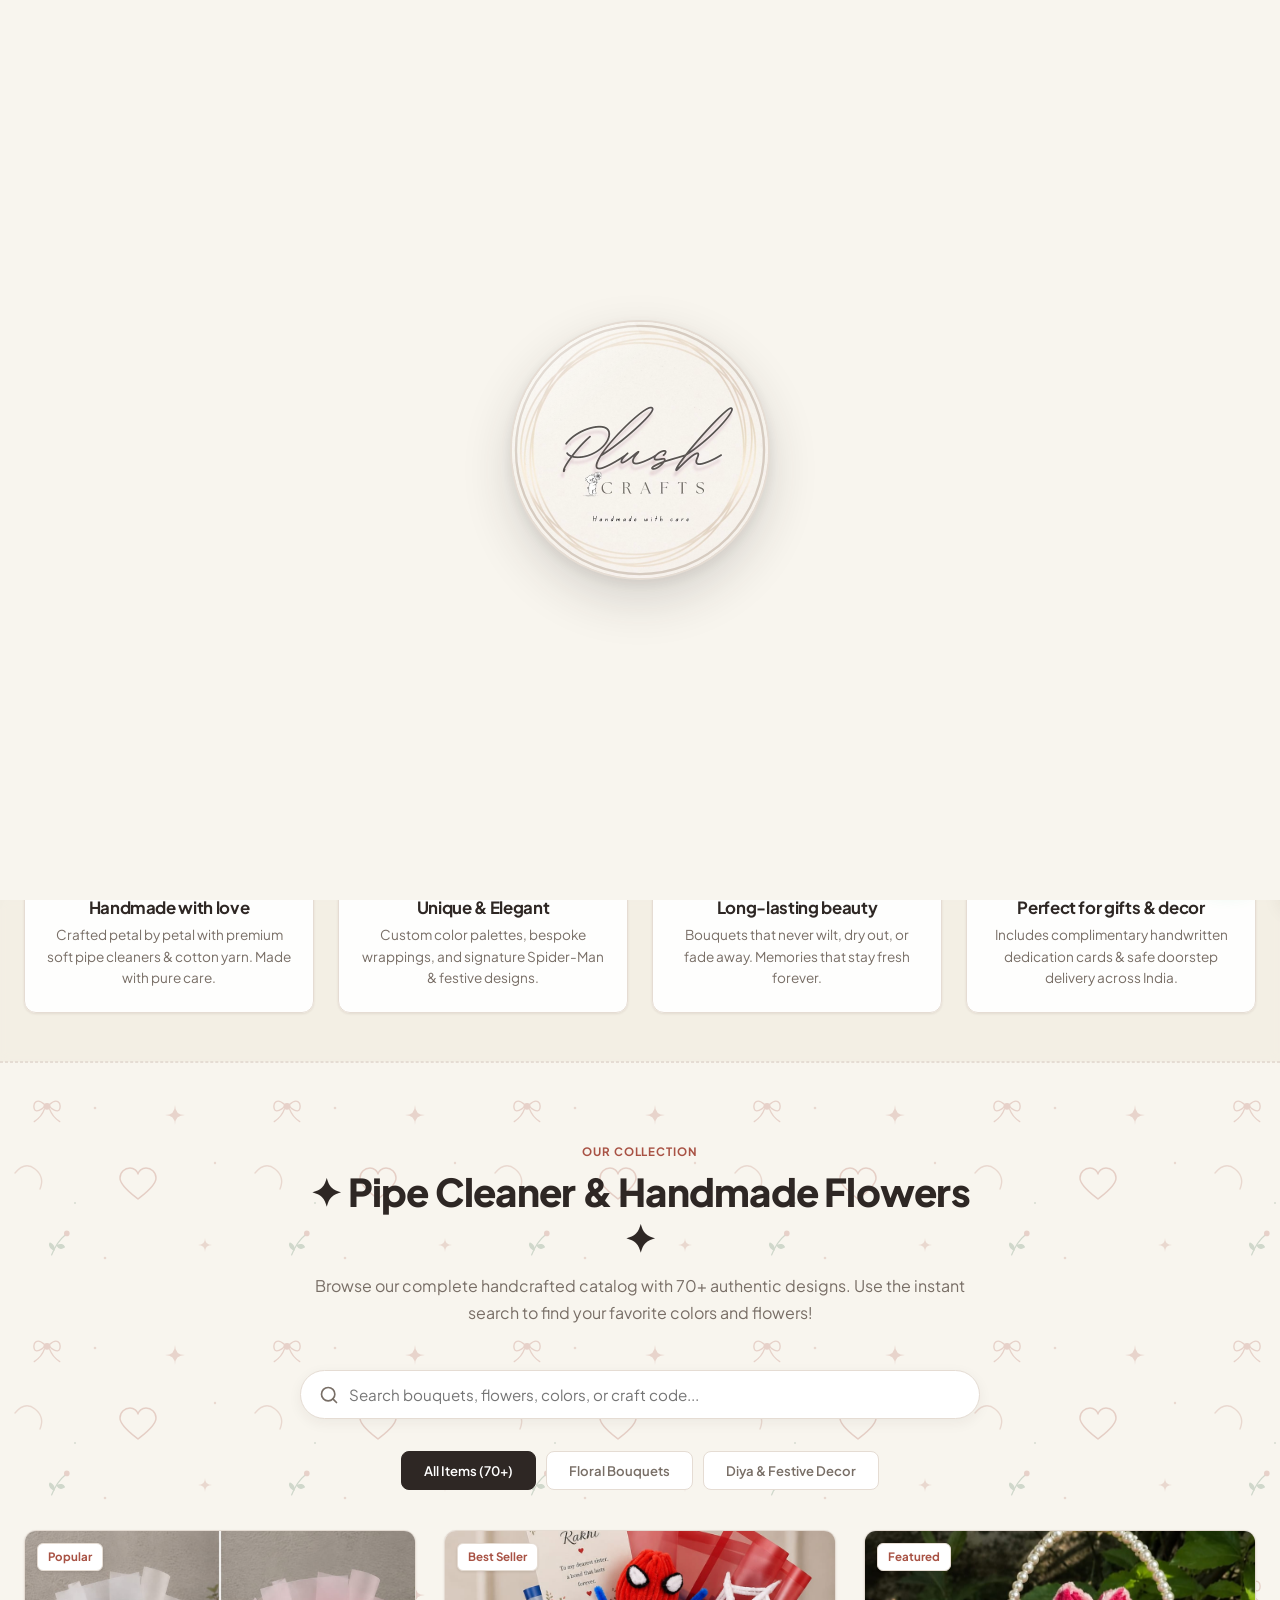
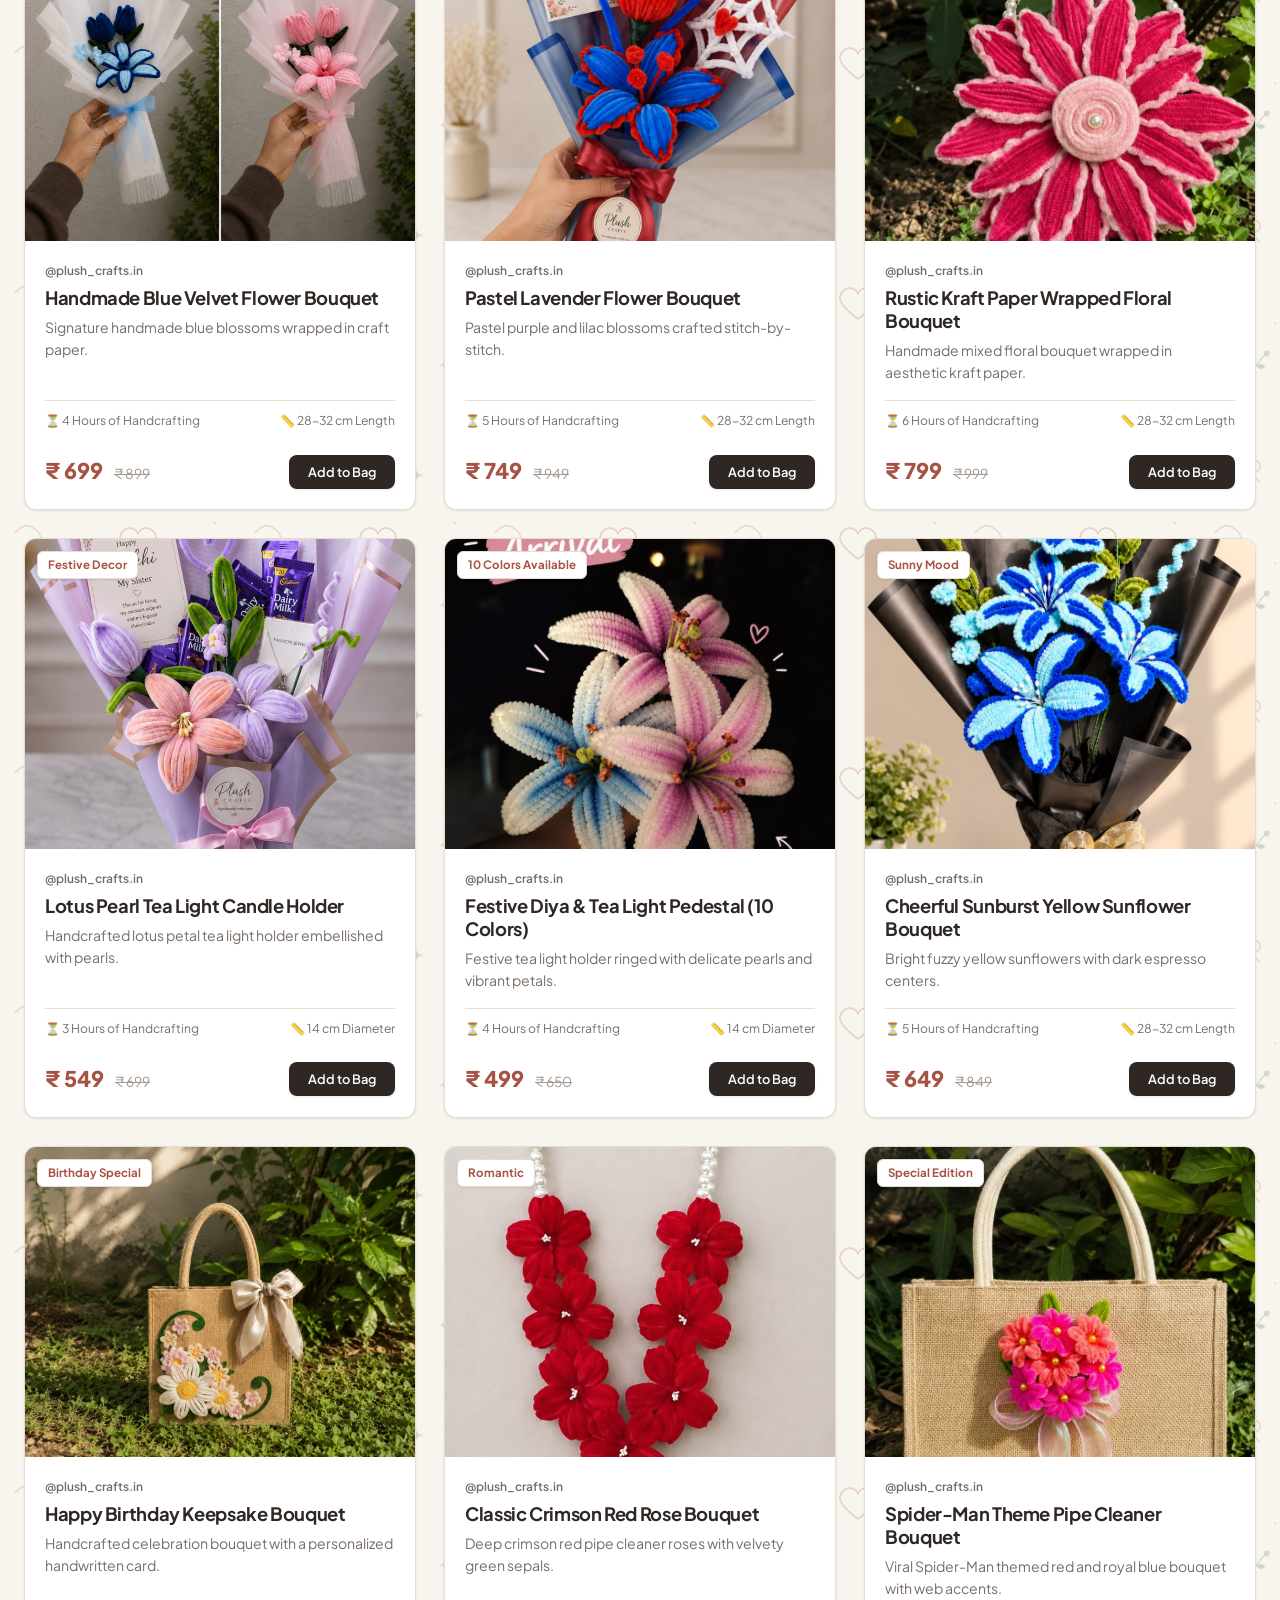
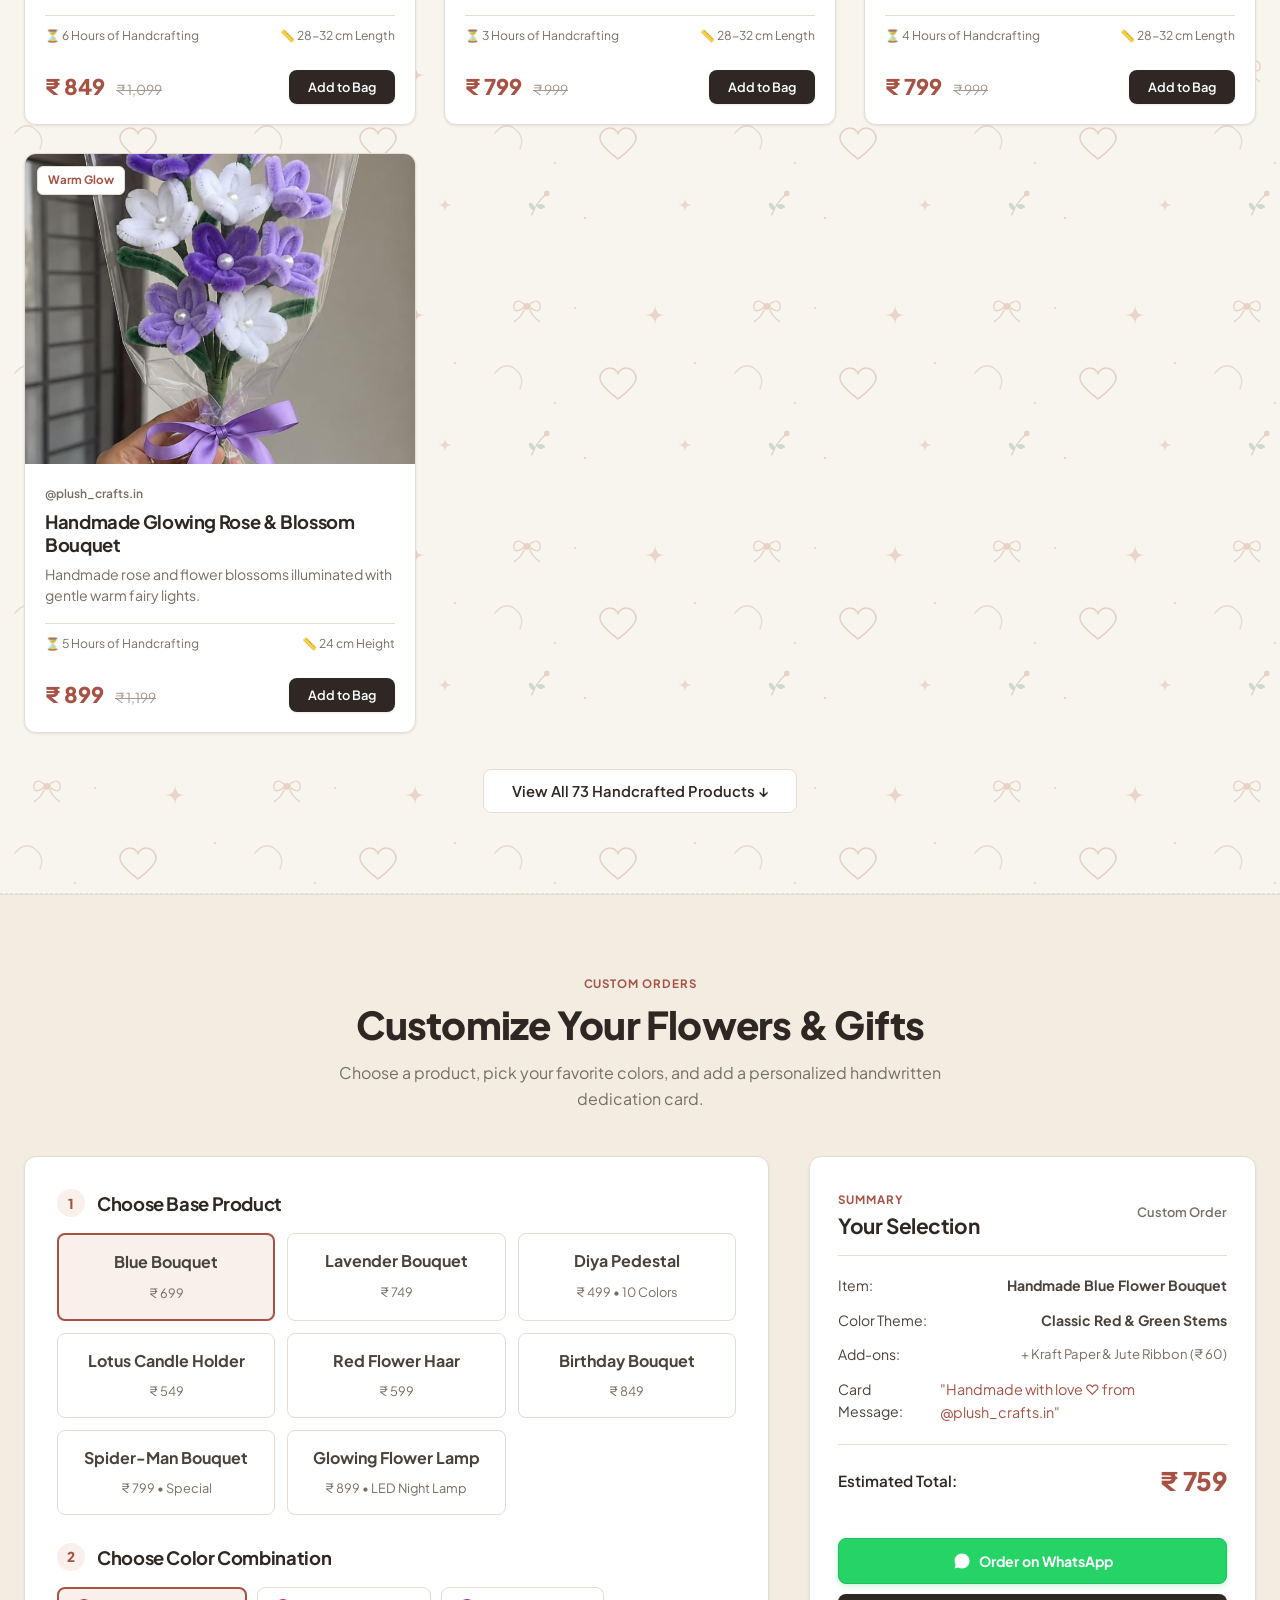
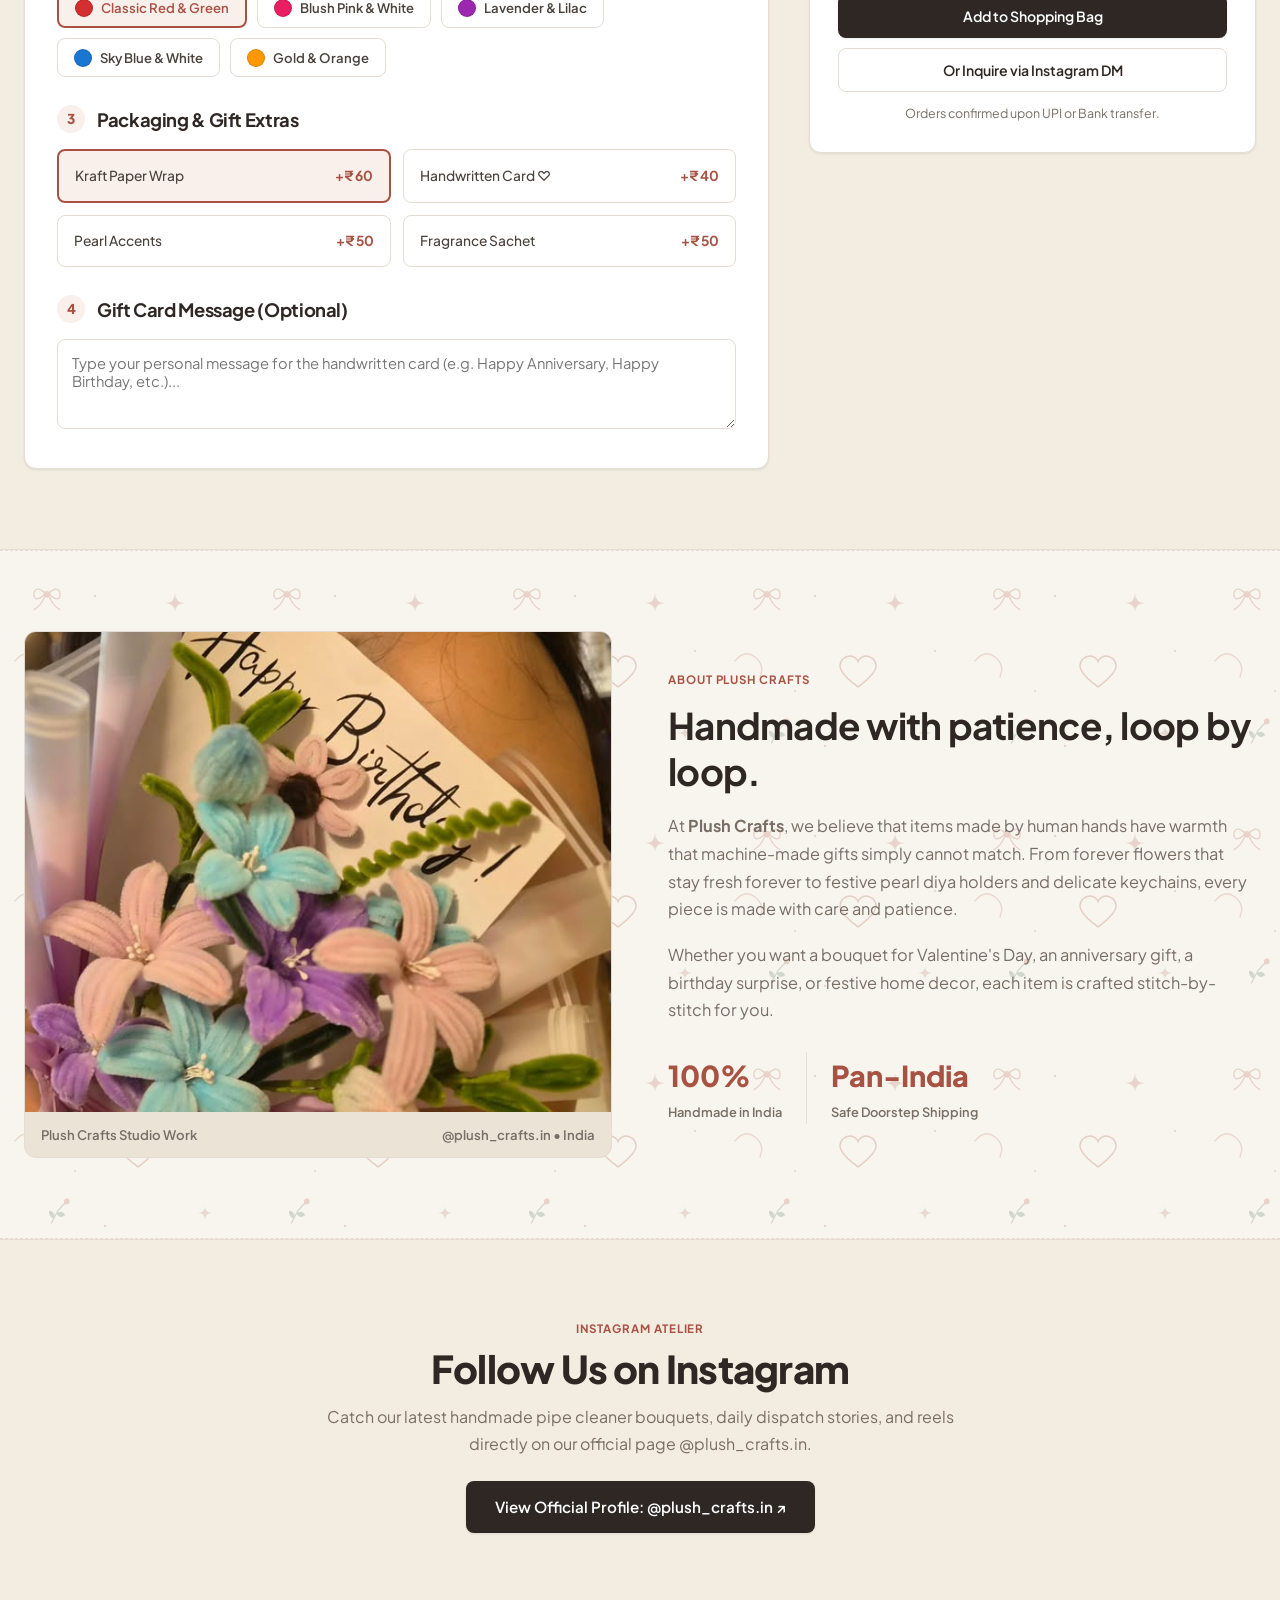
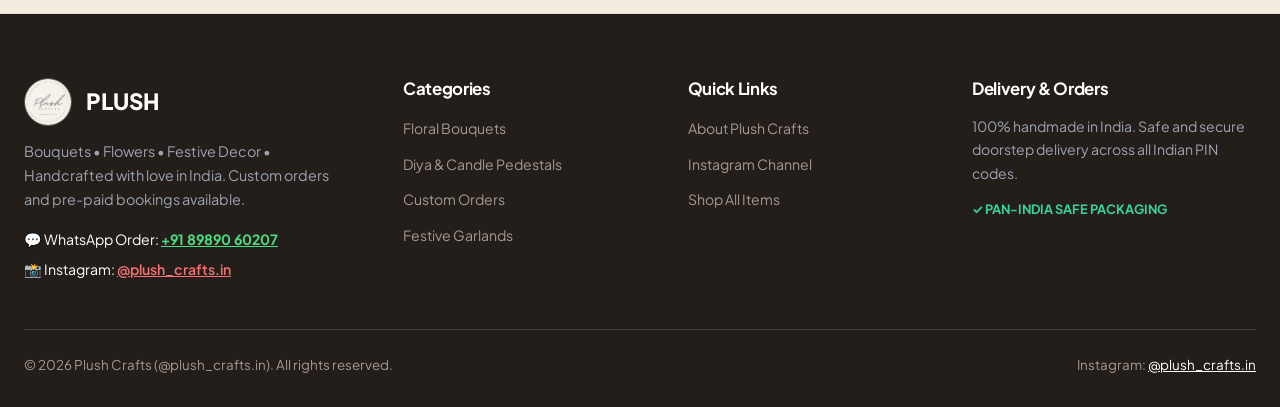
==== index.html @ f3d54cb4 "Remove misleading suggestion chips, clean categories, and fix search matching" ====
<!DOCTYPE html>
<html lang="en">
<head>
  <meta charset="UTF-8">
  <meta name="viewport" content="width=device-width, initial-scale=1.0">
  <title>PLUSH — Plush Crafts | Handmade Flowers & Bouquets (@plush_crafts.in)</title>
  <meta name="description" content="Plush Crafts (@plush_crafts.in) - Beautiful handmade crochet flower bouquets, forever flowers that never fade, festive diya candle holders, and custom gifts. Pan-India delivery.">
  
  <link rel="icon" href="assets/images/plush_official_logo.png">
  <link rel="stylesheet" href="styles.css">
</head>
<body>

  <!-- Official Brand Logo Animated Preloader Screen (5-second boutique intro) -->
  <div id="plushPreloader" class="plush-preloader" aria-label="Plush Crafts">
    <div class="preloader-logo-card">
      <!-- 1. Drawn Artisan Perimeter Ring -->
      <svg class="preloader-orbit-ring" viewBox="0 0 260 260">
        <circle cx="130" cy="130" r="126" class="orbit-draw-stroke" />
      </svg>
      <!-- 2. Pristine Official Brand Logo (Smooth Handcrafted Ink Reveal - No Glitches) -->
      <img src="assets/images/plush_official_logo.png" alt="Plush Crafts" class="preloader-master-logo" />
      <!-- 3. Luminous Artisan Light Gleam Sweep -->
      <div class="logo-shimmer-sweep"></div>
    </div>
  </div>

  <!-- Navigation -->
  <header class="navbar">
    <div class="nav-container">
      <!-- Brand Logotype with Official High-Definition Monogram -->
      <a href="#" class="brand-identity" onclick="window.scrollTo({top: 0, behavior: 'smooth'}); return false;">
        <img src="assets/images/plush_official_logo.png" alt="Plush Crafts Official Monogram" class="brand-logo-img" />
        <div class="brand-text-block">
          <span class="brand-title-plush">PLUSH</span>
          <span class="brand-subtitle-craft">Plush Crafts Atelier</span>
        </div>
      </a>

      <!-- Menu Items -->
      <nav aria-label="Primary Navigation">
        <ul class="nav-menu">
          <li><a href="#collectionSection">Bouquets & Decor</a></li>
          <li><a href="#atelierSection">Custom Orders</a></li>
          <li><a href="#storySection">About Us</a></li>
          <li><a href="#instagramSection">Instagram</a></li>
        </ul>
      </nav>

      <!-- Utility Actions -->
      <div class="nav-utilities">
        <!-- Search Trigger -->
        <button class="btn-icon" onclick="applySearchQuery(''); setTimeout(() => { const el = document.getElementById('storeSearchInput'); if (el) { el.focus(); el.scrollIntoView({ behavior: 'smooth', block: 'center' }); } }, 200);" title="Search Products" aria-label="Search Products">
          <svg width="20" height="20" viewBox="0 0 24 24" fill="none" stroke="currentColor" stroke-width="1.8" stroke-linecap="round" stroke-linejoin="round">
            <circle cx="11" cy="11" r="8"></circle>
            <line x1="21" y1="21" x2="16.65" y2="16.65"></line>
          </svg>
        </button>

        <!-- Clean Instagram Icon Button -->
        <a href="https://www.instagram.com/plush_crafts.in/#" target="_blank" rel="noopener noreferrer" class="btn-icon nav-insta-btn" title="Follow @plush_crafts.in on Instagram" aria-label="Follow us on Instagram">
          <svg width="20" height="20" viewBox="0 0 24 24" fill="none" stroke="currentColor" stroke-width="1.8" stroke-linecap="round" stroke-linejoin="round">
            <rect x="2" y="2" width="20" height="20" rx="5" ry="5"></rect>
            <path d="M16 11.37A4 4 0 1 1 12.63 8 4 4 0 0 1 16 11.37z"></path>
            <line x1="17.5" y1="6.5" x2="17.51" y2="6.5"></line>
          </svg>
        </a>

        <!-- Shopping Bag Trigger -->
        <button class="btn-icon" onclick="openBagDrawer()" title="View Shopping Bag" aria-label="Shopping Bag">
          <svg width="20" height="20" viewBox="0 0 24 24" fill="none" stroke="currentColor" stroke-width="1.8" stroke-linecap="round" stroke-linejoin="round">
            <path d="M6 2L3 6v14a2 2 0 0 0 2 2h14a2 2 0 0 0 2-2V6l-3-4z"></path>
            <line x1="3" y1="6" x2="21" y2="6"></line>
            <path d="M16 10a4 4 0 0 1-8 0"></path>
          </svg>
          <span id="bagCountIndicator" class="cart-counter" style="display: none;">0</span>
        </button>
      </div>
    </div>
  </header>

  <!-- Mobile Slide-out Menu Drawer & Backdrop -->
  <div id="mobileMenuBackdrop" class="mobile-menu-backdrop" onclick="closeMobileMenu()"></div>
  <aside id="mobileMenuDrawer" class="mobile-menu-drawer" aria-label="Mobile Navigation">
    <div class="mobile-drawer-header">
      <div class="mobile-drawer-brand">
        <img src="assets/images/plush_official_logo.png" alt="Plush Crafts" class="mobile-drawer-logo" />
        <div>
          <span class="brand-title-plush" style="font-size: 1.25rem;">PLUSH</span>
          <span class="brand-subtitle-craft" style="display: block; font-size: 0.72rem;">@plush_crafts.in</span>
        </div>
      </div>
      <button class="mobile-drawer-close" onclick="closeMobileMenu()" aria-label="Close menu">✕</button>
    </div>

    <nav class="mobile-drawer-nav">
      <a href="#collectionSection" class="mobile-nav-link" onclick="closeMobileMenu()">
        <span>🌸 Bouquets & Decor</span>
        <span class="mobile-nav-arrow">→</span>
      </a>
      <a href="#atelierSection" class="mobile-nav-link" onclick="closeMobileMenu()">
        <span>🎨 Custom Orders Studio</span>
        <span class="mobile-nav-arrow">→</span>
      </a>
      <a href="#storySection" class="mobile-nav-link" onclick="closeMobileMenu()">
        <span>🤍 About Plush Crafts</span>
        <span class="mobile-nav-arrow">→</span>
      </a>
      <a href="https://www.instagram.com/plush_crafts.in/#" target="_blank" rel="noopener noreferrer" class="mobile-nav-link" onclick="closeMobileMenu()">
        <span>📸 Official Instagram</span>
        <span class="mobile-nav-arrow">↗</span>
      </a>
    </nav>

    <div class="mobile-drawer-footer">
      <a href="https://wa.me/918989060207?text=Hello%20Plush%20Crafts!%20🌸%20I%20would%20like%20to%20order." target="_blank" rel="noopener noreferrer" class="btn btn-whatsapp" style="width: 100%; padding: 13px; font-size: 0.92rem; justify-content: center;">
        <svg width="18" height="18" viewBox="0 0 24 24" fill="currentColor">
          <path d="M17.472 14.382c-.301-.15-1.78-.879-2.056-.98-.276-.1-.477-.15-.678.15-.2.301-.779.98-.955 1.18-.176.2-.352.226-.653.076-.301-.15-1.272-.469-2.423-1.496-.897-.8-1.503-1.789-1.68-2.09-.176-.301-.019-.464.132-.614.136-.135.301-.352.452-.528.15-.176.2-.301.301-.502.101-.2.05-.377-.025-.528-.075-.15-.678-1.634-.93-2.24-.245-.589-.494-.509-.678-.519l-.578-.01c-.2 0-.527.075-.803.377-.276.301-1.054 1.03-1.054 2.512 0 1.482 1.08 2.912 1.23 3.113.15.2 2.125 3.245 5.148 4.552.719.311 1.28.497 1.718.636.722.23 1.379.197 1.899.12.578-.087 1.78-.727 2.03-1.43.25-.703.25-1.305.176-1.43-.075-.126-.276-.201-.577-.351zM12.04 2C6.52 2 2.04 6.48 2.04 12c0 1.94.55 3.75 1.5 5.29L2 22l4.87-1.48C8.34 21.37 10.13 22 12.04 22c5.52 0 10-4.48 10-10S17.56 2 12.04 2z"/>
        </svg>
        Order on WhatsApp
      </a>
      <div style="text-align: center; font-size: 0.75rem; color: var(--color-ink-muted); margin-top: 10px;">
        Handmade with love in India • Pan-India Delivery
      </div>
    </div>
  </aside>

  <!-- Hero Section with Real Instagram Post & Aesthetic Handcrafted Atmosphere -->
  <section class="hero-editorial">
    <!-- Hand-Drawn Ribbon Bow Decor (Inspired by Craft Aesthetic Poster) -->
    <div class="craft-bow-accent" aria-hidden="true">
      <svg width="68" height="68" viewBox="0 0 100 100" fill="none" xmlns="http://www.w3.org/2000/svg">
        <circle cx="50" cy="40" r="7.5" fill="#A85244" />
        <path d="M43 36 C22 14 6 26 10 44 C14 58 36 46 43 42 Z" stroke="#A85244" stroke-width="2.8" fill="none" stroke-linecap="round" stroke-linejoin="round"/>
        <path d="M57 36 C78 14 94 26 90 44 C86 58 64 46 57 42 Z" stroke="#A85244" stroke-width="2.8" fill="none" stroke-linecap="round" stroke-linejoin="round"/>
        <path d="M42 45 C34 65 18 76 12 80" stroke="#A85244" stroke-width="2.6" stroke-linecap="round"/>
        <path d="M58 45 C66 65 82 76 88 80" stroke="#A85244" stroke-width="2.6" stroke-linecap="round"/>
        <path d="M78 20 C78 17 81 14 84 14 C87 14 89 16 90 18 C91 16 93 14 96 14 C99 14 102 17 102 20 C102 26 94 32 90 35 C86 32 78 26 78 20 Z" stroke="#A85244" stroke-width="1.8" fill="none" stroke-linecap="round"/>
      </svg>
    </div>

    <div class="hero-layout">
      <div>
        <div class="hero-pretitle spaced-caps">
          ✦ Pipe Cleaner & Crochet Flowers • Handmade in India ✦
        </div>
        <h1 class="hero-headline">
          Handcrafted with love, <span class="serif-italic">flower by flower</span>.
        </h1>
        <div class="hero-handwritten-subtitle">
          Brighten your space with everlasting blooms ♡
        </div>
        <p class="hero-description">
          Welcome to <strong>Plush Crafts (@plush_crafts.in)</strong>! Discover charming pipe cleaner flower bouquets, crochet forever flowers that never fade, festive diya candle holders, and glowing night lamps.
        </p>

        <div class="hero-actions">
          <a href="#collectionSection" class="btn btn-forest">
            Explore Bouquets
          </a>
          <a href="https://www.instagram.com/plush_crafts.in/#" target="_blank" rel="noopener noreferrer" class="btn btn-insta-brush">
            <span>✈ DM on Instagram ♡</span>
          </a>
        </div>

        <div class="hero-metrics">
          <div>
            <div class="metric-num">100%</div>
            <div class="metric-label">Handmade with Love</div>
          </div>
          <div>
            <div class="metric-num">Custom</div>
            <div class="metric-label">Colors & Dedications</div>
          </div>
          <div>
            <div class="metric-num">Pan-India</div>
            <div class="metric-label">Safe Doorstep Delivery</div>
          </div>
        </div>
      </div>

      <!-- Hero Visual with the Exact Instagram Bouquet Post -->
      <div class="hero-visual">
        <div class="hero-main-card">
          <div class="hero-image-frame">
            <img src="assets/images/insta_post_1.jpg" alt="Handmade Flower Bouquet from @plush_crafts.in" />
            <div class="hero-floating-badge">
              <a href="https://www.instagram.com/plush_crafts.in/#" target="_blank" rel="noopener noreferrer" style="color: #FFF; text-decoration: none;">
                @plush_crafts.in ↗
              </a>
            </div>
          </div>
          <div class="hero-caption-row">
            <div>
              <div class="hero-card-title">Handmade Blue Flower Bouquet</div>
              <span style="font-size: 0.8rem; color: var(--color-ink-muted);">Featured Post from @plush_crafts.in</span>
            </div>
            <span style="font-size: 1.35rem; font-weight: 800; color: var(--color-red);">₹ 699</span>
          </div>
        </div>
      </div>
    </div>
  </section>

  <!-- Core Values - 4 Aesthetic Pillars -->
  <section class="editorial-values" aria-label="Why Plush Crafts">
    <div class="values-grid">
      <div class="value-item-card">
        <div class="value-icon-bubble">🍃</div>
        <h3 class="value-title">Handmade with love</h3>
        <p class="value-desc">Crafted petal by petal with premium soft pipe cleaners & cotton yarn. Made with pure care.</p>
      </div>
      <div class="value-item-card">
        <div class="value-icon-bubble">🌸</div>
        <h3 class="value-title">Unique & Elegant</h3>
        <p class="value-desc">Custom color palettes, bespoke wrappings, and signature Spider-Man & festive designs.</p>
      </div>
      <div class="value-item-card">
        <div class="value-icon-bubble">🤍</div>
        <h3 class="value-title">Long-lasting beauty</h3>
        <p class="value-desc">Bouquets that never wilt, dry out, or fade away. Memories that stay fresh forever.</p>
      </div>
      <div class="value-item-card">
        <div class="value-icon-bubble">🎁</div>
        <h3 class="value-title">Perfect for gifts & decor</h3>
        <p class="value-desc">Includes complimentary handwritten dedication cards & safe doorstep delivery across India.</p>
      </div>
    </div>
  </section>

  <!-- Curated Collection Section with Dedicated Craft Doodle Background -->
  <section id="collectionSection" class="craft-doodle-section">
    <div class="section-shell">
      <div class="section-headline-block">
        <span class="spaced-caps section-label">Our Collection</span>
        <h2 class="section-title">✦ Pipe Cleaner & Handmade Flowers ✦</h2>
        <p class="section-desc">
          Browse our complete handcrafted catalog with 70+ authentic designs. Use the instant search to find your favorite colors and flowers!
        </p>
      </div>

      <!-- Live E-Commerce Search & Discovery Bar -->
      <div class="store-search-container">
        <div class="store-search-box">
          <svg class="search-icon" width="20" height="20" viewBox="0 0 24 24" fill="none" stroke="currentColor" stroke-width="2" stroke-linecap="round" stroke-linejoin="round">
            <circle cx="11" cy="11" r="8"></circle>
            <line x1="21" y1="21" x2="16.65" y2="16.65"></line>
          </svg>
          <input 
            type="text" 
            id="storeSearchInput" 
            class="store-search-input" 
            placeholder="Search bouquets, flowers, colors, or craft code..." 
            autocomplete="off"
            oninput="handleStoreSearch(this.value)"
          />
          <button id="storeSearchClear" class="store-search-clear" onclick="clearStoreSearch()" aria-label="Clear Search" style="display: none;">✕</button>
        </div>

        <!-- Live Search Status Banner -->
        <div id="searchStatusRow" class="search-status-row" style="display: none;">
          <span id="searchStatusText">Showing matching results</span>
          <button type="button" class="btn-text-clear" onclick="clearStoreSearch()">Reset Search ↺</button>
        </div>
      </div>

      <!-- Category Filters -->
      <div class="filter-bar">
        <button class="filter-tab active" data-filter-key="all">All Items (70+)</button>
        <button class="filter-tab" data-filter-key="bouquets">Floral Bouquets</button>
        <button class="filter-tab" data-filter-key="decor">Diya & Festive Decor</button>
      </div>

      <!-- Products Grid -->
      <div id="collectionGrid" class="collection-grid">
        <!-- Injected via app.js -->
      </div>

      <!-- Load More / View All Toggle (When browsing default view) -->
      <div id="catalogLoadMoreContainer" style="text-align: center; margin-top: 36px;">
        <button id="catalogLoadMoreBtn" class="btn btn-outline" onclick="toggleViewAllProducts()" style="padding: 12px 28px; font-size: 0.92rem;">
          View All 70+ Handcrafted Products ↓
        </button>
      </div>
    </div>
  </section>

  <!-- Custom Order Studio -->
  <section id="atelierSection" class="atelier-section">
    <div class="section-shell">
      <div class="section-headline-block">
        <span class="spaced-caps section-label">Custom Orders</span>
        <h2 class="section-title">Customize Your Flowers & Gifts</h2>
        <p class="section-desc">
          Choose a product, pick your favorite colors, and add a personalized handwritten dedication card.
        </p>
      </div>

      <div class="atelier-layout">
        <!-- Interactive Controls -->
        <div class="atelier-editor">
          <!-- Step 1: Base Selection -->
          <div class="step-indicator">
            <span class="step-number">1</span>
            <h3 class="step-heading">Choose Base Product</h3>
          </div>
          <div class="selection-grid">
            <div class="selectable-item active" data-model-id="blue-bouquet" data-model-name="Handmade Blue Flower Bouquet" data-model-price="699" data-model-img="assets/images/insta_post_1.jpg">
              <strong style="font-size: 1rem; display: block; margin-bottom: 4px;">Blue Bouquet</strong>
              <span style="font-size: 0.8rem; color: var(--color-ink-muted);">₹ 699</span>
            </div>
            <div class="selectable-item" data-model-id="lavender-wrap" data-model-name="Pastel Lavender Flower Bouquet" data-model-price="749" data-model-img="assets/images/insta_post_2.jpg">
              <strong style="font-size: 1rem; display: block; margin-bottom: 4px;">Lavender Bouquet</strong>
              <span style="font-size: 0.8rem; color: var(--color-ink-muted);">₹ 749</span>
            </div>
            <div class="selectable-item" data-model-id="diya-holder" data-model-name="Festive Diya & Tea Light Holder" data-model-price="499" data-model-img="assets/images/insta_post_5.jpg">
              <strong style="font-size: 1rem; display: block; margin-bottom: 4px;">Diya Pedestal</strong>
              <span style="font-size: 0.8rem; color: var(--color-ink-muted);">₹ 499 • 10 Colors</span>
            </div>
            <div class="selectable-item" data-model-id="pearl-holder" data-model-name="Lotus Pearl Candle Holder" data-model-price="549" data-model-img="assets/images/insta_post_4.jpg">
              <strong style="font-size: 1rem; display: block; margin-bottom: 4px;">Lotus Candle Holder</strong>
              <span style="font-size: 0.8rem; color: var(--color-ink-muted);">₹ 549</span>
            </div>
            <div class="selectable-item" data-model-id="ganpati-necklace" data-model-name="Ganpati Bappa Red Flower Haar" data-model-price="599" data-model-img="assets/images/insta_post_11.jpg">
              <strong style="font-size: 1rem; display: block; margin-bottom: 4px;">Red Flower Haar</strong>
              <span style="font-size: 0.8rem; color: var(--color-ink-muted);">₹ 599</span>
            </div>
            <div class="selectable-item" data-model-id="celebration-bouquet" data-model-name="Happy Birthday Flower Bouquet" data-model-price="849" data-model-img="assets/images/insta_post_7.jpg">
              <strong style="font-size: 1rem; display: block; margin-bottom: 4px;">Birthday Bouquet</strong>
              <span style="font-size: 0.8rem; color: var(--color-ink-muted);">₹ 849</span>
            </div>
            <div class="selectable-item" data-model-id="spiderman-bouquet" data-model-name="Spider-Man Theme Pipe Cleaner Bouquet" data-model-price="799" data-model-img="assets/images/spiderman_bouquet.jpg">
              <strong style="font-size: 1rem; display: block; margin-bottom: 4px;">Spider-Man Bouquet</strong>
              <span style="font-size: 0.8rem; color: var(--color-ink-muted);">₹ 799 • Special</span>
            </div>
            <div class="selectable-item" data-model-id="glowing-lamp" data-model-name="Glowing LED Pipe Cleaner Flower Lamp" data-model-price="899" data-model-img="assets/images/glowing_flower_lamp.jpg">
              <strong style="font-size: 1rem; display: block; margin-bottom: 4px;">Glowing Flower Lamp</strong>
              <span style="font-size: 0.8rem; color: var(--color-ink-muted);">₹ 899 • LED Night Lamp</span>
            </div>
          </div>

          <!-- Step 2: Color Palette -->
          <div class="step-indicator">
            <span class="step-number">2</span>
            <h3 class="step-heading">Choose Color Combination</h3>
          </div>
          <div class="palette-chips">
            <div class="palette-chip active" data-palette-name="Classic Red & Green Stems" data-palette-color="#D32F2F">
              <span class="swatch-color" style="background-color: #D32F2F;"></span>
              <span>Classic Red & Green</span>
            </div>
            <div class="palette-chip" data-palette-name="Blush Pink & White" data-palette-color="#E91E63">
              <span class="swatch-color" style="background-color: #E91E63;"></span>
              <span>Blush Pink & White</span>
            </div>
            <div class="palette-chip" data-palette-name="Pastel Lavender & Lilac" data-palette-color="#9C27B0">
              <span class="swatch-color" style="background-color: #9C27B0;"></span>
              <span>Lavender & Lilac</span>
            </div>
            <div class="palette-chip" data-palette-name="Sky Blue & White" data-palette-color="#1976D2">
              <span class="swatch-color" style="background-color: #1976D2;"></span>
              <span>Sky Blue & White</span>
            </div>
            <div class="palette-chip" data-palette-name="Festive Gold & Orange" data-palette-color="#FF9800">
              <span class="swatch-color" style="background-color: #FF9800;"></span>
              <span>Gold & Orange</span>
            </div>
          </div>

          <!-- Step 3: Packaging & Extras -->
          <div class="step-indicator">
            <span class="step-number">3</span>
            <h3 class="step-heading">Packaging & Gift Extras</h3>
          </div>
          <div class="embellishment-list">
            <div class="embellishment-box active" data-embellish-id="kraft-wrap" data-embellish-name="Kraft Paper Wrap & Jute Ribbon" data-embellish-price="60">
              <span>Kraft Paper Wrap</span>
              <strong style="color: var(--color-red);">+₹ 60</strong>
            </div>
            <div class="embellishment-box" data-embellish-id="gift-card" data-embellish-name="Handwritten Gift Card" data-embellish-price="40">
              <span>Handwritten Card ♡</span>
              <strong style="color: var(--color-red);">+₹ 40</strong>
            </div>
            <div class="embellishment-box" data-embellish-id="extra-pearls" data-embellish-name="Pearl Bead Accents" data-embellish-price="50">
              <span>Pearl Accents</span>
              <strong style="color: var(--color-red);">+₹ 50</strong>
            </div>
            <div class="embellishment-box" data-embellish-id="scented-sprig" data-embellish-name="Fragrance Sachet" data-embellish-price="50">
              <span>Fragrance Sachet</span>
              <strong style="color: var(--color-red);">+₹ 50</strong>
            </div>
          </div>

          <!-- Step 4: Handwritten Message -->
          <div class="step-indicator">
            <span class="step-number">4</span>
            <h3 class="step-heading">Gift Card Message (Optional)</h3>
          </div>
          <textarea id="atelierDedicationInput" class="dedication-input" placeholder="Type your personal message for the handwritten card (e.g. Happy Anniversary, Happy Birthday, etc.)..."></textarea>
        </div>

        <!-- Sticky Order Summary Box -->
        <aside class="order-slip" aria-label="Order Summary">
          <div class="slip-header">
            <div>
              <span class="spaced-caps">Summary</span>
              <h4 style="font-size: 1.3rem; font-weight: 700; margin-top: 2px;">Your Selection</h4>
            </div>
            <span style="font-size: 0.8rem; color: var(--color-ink-muted); font-weight: 600;">Custom Order</span>
          </div>

          <ul class="slip-spec-list">
            <li>
              <span>Item:</span>
              <strong id="slipModelName">Handmade Blue Flower Bouquet</strong>
            </li>
            <li>
              <span>Color Theme:</span>
              <strong id="slipPaletteName">Classic Red & Green Stems</strong>
            </li>
            <li>
              <span>Add-ons:</span>
              <div id="slipEmbellishList" style="text-align: right;"></div>
            </li>
            <li>
              <span>Card Message:</span>
              <span id="slipDedicationText" style="color: var(--color-red); font-size: 0.9rem;">
                "Handmade with love ♡ from @plush_crafts.in"
              </span>
            </li>
          </ul>

          <div class="slip-total-block">
            <span style="font-size: 0.95rem; font-weight: 600; color: var(--color-ink);">Estimated Total:</span>
            <span id="slipTotalValue" class="slip-total-amount">₹ 759</span>
          </div>

          <div style="display: flex; flex-direction: column; gap: 10px;">
            <button class="btn btn-whatsapp" onclick="inquireAtelierViaWhatsApp()" style="width: 100%; padding: 13px;">
              <svg width="18" height="18" viewBox="0 0 24 24" fill="currentColor">
                <path d="M17.472 14.382c-.301-.15-1.78-.879-2.056-.98-.276-.1-.477-.15-.678.15-.2.301-.779.98-.955 1.18-.176.2-.352.226-.653.076-.301-.15-1.272-.469-2.423-1.496-.897-.8-1.503-1.789-1.68-2.09-.176-.301-.019-.464.132-.614.136-.135.301-.352.452-.528.15-.176.2-.301.301-.502.101-.2.05-.377-.025-.528-.075-.15-.678-1.634-.93-2.24-.245-.589-.494-.509-.678-.519l-.578-.01c-.2 0-.527.075-.803.377-.276.301-1.054 1.03-1.054 2.512 0 1.482 1.08 2.912 1.23 3.113.15.2 2.125 3.245 5.148 4.552.719.311 1.28.497 1.718.636.722.23 1.379.197 1.899.12.578-.087 1.78-.727 2.03-1.43.25-.703.25-1.305.176-1.43-.075-.126-.276-.201-.577-.351zM12.04 2C6.52 2 2.04 6.48 2.04 12c0 1.94.55 3.75 1.5 5.29L2 22l4.87-1.48C8.34 21.37 10.13 22 12.04 22c5.52 0 10-4.48 10-10S17.56 2 12.04 2z"/>
              </svg>
              Order on WhatsApp
            </button>
            <button class="btn btn-forest" onclick="addAtelierPieceToBag()" style="width: 100%;">
              Add to Shopping Bag
            </button>
            <button class="btn btn-outline" onclick="inquireAtelierViaInstagram()" style="width: 100%;">
              Or Inquire via Instagram DM
            </button>
          </div>
          <p style="text-align: center; font-size: 0.78rem; color: var(--color-ink-muted); margin-top: 12px;">
            Orders confirmed upon UPI or Bank transfer.
          </p>
        </aside>
      </div>
    </div>
  </section>

  <!-- About Us Section with Dedicated Craft Doodle Background -->
  <section id="storySection" class="craft-doodle-section">
    <div class="section-shell">
      <div class="story-two-col">
      <div class="story-frame">
        <img src="assets/images/insta_post_7.jpg" alt="Plush Crafts Handcrafted Flowers & Decor" />
        <div style="padding: 12px 16px; display: flex; justify-content: space-between; font-size: 0.82rem; color: var(--color-ink-muted); font-weight: 600;">
          <span>Plush Crafts Studio Work</span>
          <span>@plush_crafts.in • India</span>
        </div>
      </div>

      <div class="story-copy">
        <span class="spaced-caps">About Plush Crafts</span>
        <h2>Handmade with patience, loop by loop.</h2>
        <p>
          At <strong>Plush Crafts</strong>, we believe that items made by human hands have warmth that machine-made gifts simply cannot match. From forever flowers that stay fresh forever to festive pearl diya holders and delicate keychains, every piece is made with care and patience.
        </p>
        <p>
          Whether you want a bouquet for Valentine's Day, an anniversary gift, a birthday surprise, or festive home decor, each item is crafted stitch-by-stitch for you.
        </p>
        <div style="margin-top: 28px; display: flex; gap: 24px;">
          <div>
            <strong style="font-size: 1.8rem; color: var(--color-red); display: block; font-weight: 800;">100%</strong>
            <span style="font-size: 0.8rem; color: var(--color-ink-muted); font-weight: 600;">Handmade in India</span>
          </div>
          <div style="border-left: 1px solid var(--color-border); padding-left: 24px;">
            <strong style="font-size: 1.8rem; color: var(--color-red); display: block; font-weight: 800;">Pan-India</strong>
            <span style="font-size: 0.8rem; color: var(--color-ink-muted); font-weight: 600;">Safe Doorstep Shipping</span>
          </div>
        </div>
      </div>
    </div>
  </div>
</section>

  <!-- Official Instagram Channel Banner -->
  <section id="instagramSection" class="instagram-banner">
    <div class="section-headline-block" style="margin-bottom: 24px;">
      <span class="spaced-caps section-label">Instagram Atelier</span>
      <h2 class="section-title">Follow Us on Instagram</h2>
      <p class="section-desc">
        Catch our latest handmade pipe cleaner bouquets, daily dispatch stories, and reels directly on our official page @plush_crafts.in.
      </p>
    </div>

    <div style="text-align: center; margin-top: 10px;">
      <a href="https://www.instagram.com/plush_crafts.in/#" target="_blank" rel="noopener noreferrer" class="btn btn-forest" style="padding: 13px 28px; font-size: 0.95rem;">
        View Official Profile: @plush_crafts.in ↗
      </a>
    </div>
  </section>


  <!-- Slide-Over Shopping Bag Drawer -->
  <div id="bagCurtain" class="bag-drawer-curtain"></div>
  <aside id="bagDrawer" class="bag-drawer" aria-label="Shopping Bag">
    <div class="bag-header">
      <div style="display: flex; align-items: baseline; gap: 10px;">
        <span class="brand-title-plush" style="font-size: 1.25rem;">PLUSH</span>
        <span style="font-size: 0.85rem; font-weight: 600; color: var(--color-ink-muted);">Shopping Bag</span>
      </div>
      <button style="background: transparent; border: none; font-size: 1.25rem; cursor: pointer; color: var(--color-ink);" onclick="closeBagDrawer()">✕</button>
    </div>

    <!-- Items List -->
    <div id="bagItemsScroll" class="bag-items-scroll">
      <!-- Injected via app.js -->
    </div>

    <!-- Indian Postal Pincode Checker -->
    <div style="padding: 16px 20px; background-color: var(--color-surface-soft); border-top: 1px solid var(--color-border);">
      <label style="display: block; font-size: 0.78rem; font-weight: 700; margin-bottom: 6px;">Check Delivery to PIN Code:</label>
      <div style="display: flex; gap: 8px;">
        <input type="text" id="atelierPinInput" maxlength="6" placeholder="e.g. 400001" style="flex-grow: 1; padding: 10px 12px; border: 1px solid var(--color-border); border-radius: var(--radius-xs); background: #FFF; font-size: 0.88rem;" />
        <button class="btn btn-outline" style="padding: 10px 16px; font-size: 0.78rem;" onclick="evaluatePinCode()">Check</button>
      </div>
      <div id="atelierPinResult" style="font-size: 0.78rem; margin-top: 6px;"></div>
    </div>

    <!-- Promo Code Area -->
    <div style="padding: 16px 20px; background-color: #FFFFFF; border-top: 1px solid var(--color-border);">
      <div style="display: flex; gap: 8px;">
        <input type="text" id="atelierCodeInput" placeholder="Discount Code (try PLUSH10)" style="flex-grow: 1; padding: 10px 12px; border: 1px solid var(--color-border); border-radius: var(--radius-xs); font-size: 0.88rem; text-transform: uppercase;" />
        <button class="btn btn-outline" style="padding: 10px 16px; font-size: 0.78rem;" onclick="applyAtelierCode()">Apply</button>
      </div>
    </div>

    <!-- Bag Summary & Checkout -->
    <div class="bag-footer">
      <div style="display: flex; justify-content: space-between; font-size: 0.9rem; margin-bottom: 6px;">
        <span>Subtotal</span>
        <span id="bagSubtotalVal" style="font-weight: 700; color: var(--color-ink);">₹ 0</span>
      </div>
      <div style="display: flex; justify-content: space-between; font-size: 0.9rem; margin-bottom: 6px;">
        <span>Shipping</span>
        <span id="bagShippingVal">₹ 0</span>
      </div>
      <div id="bagDiscountRow" style="display: none; justify-content: space-between; font-size: 0.9rem; margin-bottom: 6px; color: var(--color-green);">
        <span>Discount (PLUSH10)</span>
        <span id="bagDiscountVal">-₹ 0</span>
      </div>
      <div style="display: flex; justify-content: space-between; font-size: 1.3rem; font-weight: 800; padding-top: 12px; border-top: 1px solid var(--color-border); margin-bottom: 18px;">
        <span>Total:</span>
        <span id="bagTotalVal" style="color: var(--color-red);">₹ 0</span>
      </div>

      <button class="btn btn-whatsapp" onclick="completeOrderViaWhatsApp()" style="width: 100%; padding: 14px; font-size: 0.96rem; margin-bottom: 8px;">
        <svg width="18" height="18" viewBox="0 0 24 24" fill="currentColor">
          <path d="M17.472 14.382c-.301-.15-1.78-.879-2.056-.98-.276-.1-.477-.15-.678.15-.2.301-.779.98-.955 1.18-.176.2-.352.226-.653.076-.301-.15-1.272-.469-2.423-1.496-.897-.8-1.503-1.789-1.68-2.09-.176-.301-.019-.464.132-.614.136-.135.301-.352.452-.528.15-.176.2-.301.301-.502.101-.2.05-.377-.025-.528-.075-.15-.678-1.634-.93-2.24-.245-.589-.494-.509-.678-.519l-.578-.01c-.2 0-.527.075-.803.377-.276.301-1.054 1.03-1.054 2.512 0 1.482 1.08 2.912 1.23 3.113.15.2 2.125 3.245 5.148 4.552.719.311 1.28.497 1.718.636.722.23 1.379.197 1.899.12.578-.087 1.78-.727 2.03-1.43.25-.703.25-1.305.176-1.43-.075-.126-.276-.201-.577-.351zM12.04 2C6.52 2 2.04 6.48 2.04 12c0 1.94.55 3.75 1.5 5.29L2 22l4.87-1.48C8.34 21.37 10.13 22 12.04 22c5.52 0 10-4.48 10-10S17.56 2 12.04 2z"/>
        </svg>
        Order via WhatsApp (+91 89890 60207)
      </button>

      <button class="btn btn-outline" onclick="completeOrderViaInstagram()" style="width: 100%; padding: 11px; font-size: 0.88rem;">
        Or Order via Instagram DM
      </button>
    </div>
  </aside>

  <!-- Quick View Modal -->
  <div id="detailCurtain" class="modal-curtain">
    <div class="modal-body">
      <button class="modal-close" onclick="closeProductDetail()">✕</button>
      <div id="detailContentSlot">
        <!-- Injected via app.js -->
      </div>
    </div>
  </div>

  <!-- Footer -->
  <footer class="footer-editorial">
    <div class="footer-inner">
      <div class="footer-top-grid">
        <div>
          <div style="display: flex; align-items: center; gap: 14px; margin-bottom: 14px;">
            <img src="assets/images/plush_official_logo.png" alt="Plush Crafts" style="width: 48px; height: 48px; border-radius: 50%; border: 1.5px solid rgba(255,255,255,0.25); object-fit: cover;" />
            <div class="footer-title-plush">PLUSH</div>
          </div>
          <p style="font-size: 0.9rem; color: #9CA3AF; line-height: 1.65; max-width: 320px; margin-bottom: 16px;">
            Bouquets • Flowers • Festive Decor • Handcrafted with love in India. Custom orders and pre-paid bookings available.
          </p>
          <div style="font-size: 0.88rem; color: #FFFFFF; display: flex; flex-direction: column; gap: 8px;">
            <div>
              💬 WhatsApp Order: <a href="https://wa.me/918989060207?text=Hello%20Plush%20Crafts!%20🌸%20I%20would%20like%20to%20order." target="_blank" rel="noopener noreferrer" style="color: #4ADE80; font-weight: 700; text-decoration: underline;">+91 89890 60207</a>
            </div>
            <div>
              📸 Instagram: <a href="https://www.instagram.com/plush_crafts.in/#" target="_blank" rel="noopener noreferrer" style="color: #F87171; text-decoration: underline; font-weight: 600;">@plush_crafts.in</a>
            </div>
          </div>
        </div>

        <div>
          <h4 style="font-size: 1.05rem; margin-bottom: 16px; color: #FFFFFF; font-weight: 700;">Categories</h4>
          <ul class="footer-links-list">
            <li><a href="#collectionSection">Floral Bouquets</a></li>
            <li><a href="#collectionSection">Diya & Candle Pedestals</a></li>
            <li><a href="#atelierSection">Custom Orders</a></li>
            <li><a href="#collectionSection">Festive Garlands</a></li>
          </ul>
        </div>

        <div>
          <h4 style="font-size: 1.05rem; margin-bottom: 16px; color: #FFFFFF; font-weight: 700;">Quick Links</h4>
          <ul class="footer-links-list">
            <li><a href="#storySection">About Plush Crafts</a></li>
            <li><a href="https://www.instagram.com/plush_crafts.in/#" target="_blank" rel="noopener noreferrer">Instagram Channel</a></li>
            <li><a href="#collectionSection">Shop All Items</a></li>
          </ul>
        </div>

        <div>
          <h4 style="font-size: 1.05rem; margin-bottom: 16px; color: #FFFFFF; font-weight: 700;">Delivery & Orders</h4>
          <p style="font-size: 0.88rem; color: #9CA3AF; line-height: 1.65; margin-bottom: 14px;">
            100% handmade in India. Safe and secure doorstep delivery across all Indian PIN codes.
          </p>
          <div style="color: #34D399; font-size: 0.8rem; font-weight: 700;">
            ✓ PAN-INDIA SAFE PACKAGING
          </div>
        </div>
      </div>

      <div class="footer-bottom-bar">
        <div>© 2026 Plush Crafts (@plush_crafts.in). All rights reserved.</div>
        <div>
          Instagram: <a href="https://www.instagram.com/plush_crafts.in/#" target="_blank" rel="noopener noreferrer" style="color: #FFFFFF; text-decoration: underline;">@plush_crafts.in</a>
        </div>
      </div>
    </div>
  </footer>

  <!-- Floating WhatsApp Quick Order Icon Button -->
  <a href="https://wa.me/918989060207?text=Hello%20Plush%20Crafts!%20🌸%20I%20would%20like%20to%20order%20handmade%20flowers." target="_blank" rel="noopener noreferrer" class="floating-whatsapp-btn" title="Chat on WhatsApp (+91 89890 60207)" aria-label="Order on WhatsApp">
    <svg width="28" height="28" viewBox="0 0 24 24" fill="currentColor">
      <path d="M17.472 14.382c-.301-.15-1.78-.879-2.056-.98-.276-.1-.477-.15-.678.15-.2.301-.779.98-.955 1.18-.176.2-.352.226-.653.076-.301-.15-1.272-.469-2.423-1.496-.897-.8-1.503-1.789-1.68-2.09-.176-.301-.019-.464.132-.614.136-.135.301-.352.452-.528.15-.176.2-.301.301-.502.101-.2.05-.377-.025-.528-.075-.15-.678-1.634-.93-2.24-.245-.589-.494-.509-.678-.519l-.578-.01c-.2 0-.527.075-.803.377-.276.301-1.054 1.03-1.054 2.512 0 1.482 1.08 2.912 1.23 3.113.15.2 2.125 3.245 5.148 4.552.719.311 1.28.497 1.718.636.722.23 1.379.197 1.899.12.578-.087 1.78-.727 2.03-1.43.25-.703.25-1.305.176-1.43-.075-.126-.276-.201-.577-.351zM12.04 2C6.52 2 2.04 6.48 2.04 12c0 1.94.55 3.75 1.5 5.29L2 22l4.87-1.48C8.34 21.37 10.13 22 12.04 22c5.52 0 10-4.48 10-10S17.56 2 12.04 2z"/>
    </svg>
  </a>

  <!-- Mobile Bottom Sticky Navigation (App-style navigation for effortless thumb access) -->
  <nav class="mobile-bottom-bar" aria-label="Quick mobile navigation">
    <a href="#collectionSection" class="mobile-bottom-item">
      <span class="mobile-bottom-icon">🌸</span>
      <span class="mobile-bottom-label">Bouquets</span>
    </a>
    <a href="#collectionSection" class="mobile-bottom-item" onclick="setTimeout(() => { const el = document.getElementById('storeSearchInput'); if (el) { el.focus(); el.scrollIntoView({ behavior: 'smooth', block: 'center' }); } }, 200);">
      <span class="mobile-bottom-icon">🔍</span>
      <span class="mobile-bottom-label">Search</span>
    </a>
    <a href="#atelierSection" class="mobile-bottom-item">
      <span class="mobile-bottom-icon">✨</span>
      <span class="mobile-bottom-label">Customize</span>
    </a>
    <button class="mobile-bottom-item" onclick="openBagDrawer()" aria-label="View Shopping Bag">
      <div style="position: relative; display: inline-block;">
        <span class="mobile-bottom-icon">🛍️</span>
        <span id="mobileBagBadge" class="mobile-bottom-badge" style="display: none;">0</span>
      </div>
      <span class="mobile-bottom-label">Bag</span>
    </button>
    <a href="https://wa.me/918989060207?text=Hello%20Plush%20Crafts!%20🌸%20I%20would%20like%20to%20order%20handmade%20flowers." target="_blank" rel="noopener noreferrer" class="mobile-bottom-item mobile-bottom-whatsapp">
      <span class="mobile-bottom-icon">💬</span>
      <span class="mobile-bottom-label">WhatsApp</span>
    </a>
  </nav>

  <script src="app.js"></script>
</body>
</html>
---- styles.css ----
/*
 * ===================================================================
 * PLUSH CRAFTS (P L U S H)
 * Official Instagram: @plush_crafts.in
 * Clean, Professional, Authentic Handmade Boutique Design
 * Zero AI Font Formatting • Zero AI Themes • Zero AI Neon Gradients
 * ===================================================================
 */

@import url('https://fonts.googleapis.com/css2?family=Caveat:wght@500;600;700&family=Plus+Jakarta+Sans:wght@300;400;500;600;700;800&family=Inter:wght@400;500;600;700&display=swap');

:root {
  /* =======================================================
   * PALETTE HARMONIZED WITH OFFICIAL PLUSH CRAFTS LOGO
   * Extracted from assets/images/insta_profile_logo.jpg
   * ======================================================= */
  --color-canvas: #F8F5EE;             /* Warm Ivory Linen (Exact match to logo background) */
  --color-surface: #FFFFFF;            /* Pure White for Product Cards */
  --color-surface-soft: #F2ECE1;       /* Soft Linen Sand Section Background */
  --color-surface-alt: #EBE3D5;        /* Warm Neutral for Image Placeholders */
  --color-border: #E5DCD3;             /* Logo Circular Line Rings */
  --color-border-dark: #D4C7B8;        /* Hover Border */
  
  /* Natural Brand Accents from Logo */
  --color-brand-dark: #2E2724;         /* Deep Warm Espresso from "Plush" Script */
  --color-brand-dark-hover: #1F1A17;
  --color-brand-gold: #C2A482;         /* Warm Champagne Ochre */
  --color-brand-rose: #A85244;         /* Earthy Terracotta Rose Accent */
  --color-brand-rose-hover: #8F3F32;
  --color-brand-rose-tint: #F9EFEB;    /* Soft Rose Tint */
  
  /* Text & Readability (Warm Charcoal Palette matching logo ink) */
  --color-ink: #2E2724;                /* Deep Warm Espresso for Headings */
  --color-ink-body: #4A423C;           /* Rich Readable Charcoal Body Text */
  --color-ink-muted: #786E66;          /* Elegant Muted Warm Gray */
  --color-ink-light: #A39990;          /* Subtle Captions */

  /* Aliases for UI Components */
  --color-red: var(--color-brand-rose);
  --color-red-dark: var(--color-brand-rose-hover);
  --color-red-light: var(--color-brand-rose-tint);
  --color-green: #3D6E4C;              /* Natural Botanical Stem Green */
  --color-green-light: #EBF3ED;
  --color-deep-red: var(--color-brand-rose);
  --color-deep-red-dark: var(--color-brand-rose-hover);
  --color-stem-green: var(--color-green);
  --color-stem-green-dark: #2B4E36;
  --color-blush: var(--color-brand-rose);
  --color-warm-border: var(--color-border);
  --color-border-dashed: var(--color-border);
  --color-oatmeal: var(--color-surface-alt);
  
  /* Clean Modern & Aesthetic Handwritten Fonts */
  --font-main: 'Plus Jakarta Sans', 'Inter', -apple-system, BlinkMacSystemFont, 'Segoe UI', Roboto, sans-serif;
  --font-handwritten: 'Caveat', cursive, -apple-system, sans-serif;
  --font-serif: var(--font-main);
  --font-serif-display: var(--font-main);
  --font-sans: var(--font-main);

  /* Realistic Clean Shadows */
  --shadow-sm: 0 1px 3px rgba(46, 39, 36, 0.06), 0 1px 2px rgba(46, 39, 36, 0.04);
  --shadow-card: 0 2px 6px rgba(46, 39, 36, 0.08), 0 1px 3px rgba(46, 39, 36, 0.05);
  --shadow-hover: 0 12px 20px -4px rgba(46, 39, 36, 0.12), 0 4px 6px -2px rgba(46, 39, 36, 0.06);
  --shadow-subtle: var(--shadow-sm);
  --shadow-float: var(--shadow-hover);

  /* Geometry */
  --radius-xs: 6px;
  --radius-sm: 8px;
  --radius-md: 12px;
  --radius-lg: 16px;
  --radius-full: 9999px;
}

/* Base Styles */
*, *::before, *::after {
  box-sizing: border-box;
  margin: 0;
  padding: 0;
}

html {
  scroll-behavior: smooth;
  font-size: 16px;
}

body {
  font-family: var(--font-main);
  background-color: var(--color-canvas);
  color: var(--color-ink-body);
  line-height: 1.6;
  -webkit-font-smoothing: antialiased;
  overflow-x: hidden;
  position: relative;
}

/* Typography Standards */
h1, h2, h3, h4, h5 {
  font-family: var(--font-main);
  font-weight: 700;
  color: var(--color-ink);
  line-height: 1.25;
  letter-spacing: -0.02em;
}

.serif-italic {
  font-family: inherit;
  font-style: normal;
  color: var(--color-red);
}

.spaced-caps {
  font-family: var(--font-main);
  font-size: 0.72rem;
  letter-spacing: 0.08em;
  text-transform: uppercase;
  font-weight: 700;
  color: var(--color-red);
}

/* ===================================================================
 * 5-SECOND BOUTIQUE LOGO MOTION GRAPHICS REVEAL
 * Inspired by Fine Artisanal Vector Animations (Bunns / Motion Logo)
 * Stroke-drawn Borders • Elastic Botanical Bloom • Calligraphic Flow
 * =================================================================== */
.plush-preloader {
  position: fixed;
  inset: 0;
  width: 100vw;
  height: 100vh;
  background-color: var(--color-canvas);
  z-index: 999999;
  display: flex;
  align-items: center;
  justify-content: center;
  transition: opacity 0.8s cubic-bezier(0.4, 0, 0.2, 1), visibility 0.8s ease;
  pointer-events: auto;
}

.plush-preloader.hidden {
  opacity: 0;
  visibility: hidden;
  pointer-events: none;
}

/* Centered Medallion Shell for Official Brand Logo Animation */
.preloader-logo-card {
  position: relative;
  width: 260px;
  height: 260px;
  border-radius: 50%;
  overflow: hidden;
  display: flex;
  align-items: center;
  justify-content: center;
  box-shadow: 0 20px 50px rgba(46, 39, 36, 0.16), 0 4px 14px rgba(46, 39, 36, 0.08);
  border: 2px solid var(--color-border);
  background: #FAF7F2;
  animation: logoMedallionEnter 1.1s cubic-bezier(0.34, 1.56, 0.64, 1) both,
             logoArtisanalBreathe 3.5s ease-in-out 1.2s infinite;
}

/* Orbiting Drawn Artisan Stroke Ring */
.preloader-orbit-ring {
  position: absolute;
  inset: 0;
  width: 100%;
  height: 100%;
  z-index: 5;
  pointer-events: none;
}

.orbit-draw-stroke {
  fill: none;
  stroke: #D6CBC0;
  stroke-width: 2.4;
  stroke-linecap: round;
  stroke-dasharray: 800;
  stroke-dashoffset: 800;
  animation: orbitRingDraw 1.8s cubic-bezier(0.65, 0, 0.35, 1) 0.2s forwards;
}

@keyframes orbitRingDraw {
  to {
    stroke-dashoffset: 0;
  }
}

/* The Pristine Official Brand Logo (Fluid Calligraphic Ink Reveal) */
.preloader-master-logo {
  width: 100%;
  height: 100%;
  object-fit: cover;
  display: block;
  border-radius: 50%;
  z-index: 2;
  clip-path: polygon(0 0, 0 0, 0 100%, 0 100%);
  animation: masterLogoReveal 1.6s cubic-bezier(0.4, 0, 0.2, 1) 0.5s forwards;
}

@keyframes masterLogoReveal {
  0% {
    clip-path: polygon(0 0, 0 0, 0 100%, 0 100%);
    opacity: 0;
    filter: blur(6px);
    transform: scale(0.96);
  }
  25% {
    opacity: 1;
  }
  100% {
    clip-path: polygon(0 0, 100% 0, 100% 100%, 0 100%);
    opacity: 1;
    filter: blur(0px);
    transform: scale(1);
  }
}

/* Glass Light Sheen Sweeping Across the Finished Medallion */
.logo-shimmer-sweep {
  position: absolute;
  top: -60%;
  left: -160%;
  width: 220%;
  height: 220%;
  border-radius: 50%;
  background: linear-gradient(
    115deg,
    rgba(255, 255, 255, 0) 38%,
    rgba(255, 255, 255, 0.45) 48%,
    rgba(255, 255, 255, 0.85) 50%,
    rgba(255, 255, 255, 0.45) 52%,
    rgba(255, 255, 255, 0) 64%
  );
  transform: rotate(25deg);
  animation: logoGleamSweep 2.2s ease-in-out 2.2s infinite;
  pointer-events: none;
  z-index: 10;
}

/* Keyframe Animations */
@keyframes baseScalePop {
  0% {
    transform: scale(0.6);
    opacity: 0;
  }
  100% {
    transform: scale(1);
    opacity: 1;
  }
}

@keyframes strokeDrawPerimeter {
  to {
    stroke-dashoffset: 0;
  }
}

@keyframes ringInnerSpin {
  from { transform: rotate(0deg); }
  to { transform: rotate(360deg); }
}

@keyframes ringInnerFade {
  to { opacity: 1; }
}

@keyframes bowTieEntrance {
  0% {
    opacity: 0;
    transform: scale(0.3) rotate(-10deg);
  }
  65% {
    opacity: 1;
    transform: scale(1.08) rotate(2deg);
  }
  100% {
    opacity: 1;
    transform: scale(1) rotate(0deg);
  }
}

@keyframes scriptCalligraphyWrite {
  0% {
    clip-path: inset(0 100% 0 0);
    opacity: 0;
    transform: translate(200px, 218px) scale(0.96);
  }
  20% {
    opacity: 1;
  }
  100% {
    clip-path: inset(0 0 0 0);
    opacity: 1;
    transform: translate(200px, 218px) scale(1);
  }
}

@keyframes subTextSlideUp {
  0% {
    opacity: 0;
    transform: translateY(8px);
  }
  100% {
    opacity: 1;
    transform: translateY(0);
  }
}

@keyframes dividerExpand {
  0% {
    opacity: 0;
    transform: scaleX(0.3);
  }
  100% {
    opacity: 1;
    transform: scaleX(1);
  }
}

@keyframes logoMedallionEnter {
  0% {
    opacity: 0;
    transform: scale(0.7) translateY(10px);
  }
  100% {
    opacity: 1;
    transform: scale(1) translateY(0);
  }
}

@keyframes logoArtisanalBreathe {
  0%, 100% {
    transform: translateY(0px) scale(1);
    filter: drop-shadow(0 12px 28px rgba(46, 39, 36, 0.12));
  }
  50% {
    transform: translateY(-8px) scale(1.03);
    filter: drop-shadow(0 20px 36px rgba(168, 82, 68, 0.2));
  }
}

@keyframes logoGleamSweep {
  0% {
    left: -160%;
    opacity: 0;
  }
  25% {
    opacity: 1;
  }
  70%, 100% {
    left: 160%;
    opacity: 0;
  }
}

/* Navbar Logo Animation */
.brand-logo-img {
  width: 52px;
  height: 52px;
  border-radius: 50%;
  border: 1.5px solid var(--color-border);
  object-fit: cover;
  box-shadow: var(--shadow-sm);
  transition: transform 0.35s cubic-bezier(0.34, 1.56, 0.64, 1), box-shadow 0.35s ease;
  animation: brandLogoEntrance 1.2s cubic-bezier(0.34, 1.56, 0.64, 1) both;
}

.brand-identity:hover .brand-logo-img {
  transform: scale(1.06) rotate(3deg);
  box-shadow: 0 6px 18px rgba(168, 82, 68, 0.22);
}

@keyframes brandLogoEntrance {
  0% {
    opacity: 0;
    transform: scale(0.65) rotate(-12deg);
  }
  70% {
    transform: scale(1.08) rotate(4deg);
  }
  100% {
    opacity: 1;
    transform: scale(1) rotate(0deg);
  }
}

/* Navigation */
.navbar {
  position: sticky;
  top: 0;
  background-color: rgba(248, 245, 238, 0.96);
  backdrop-filter: blur(10px);
  border-bottom: 1px solid var(--color-border);
  z-index: 100;
}

.nav-container {
  max-width: 1280px;
  margin: 0 auto;
  padding: 14px 24px;
  display: flex;
  align-items: center;
  justify-content: space-between;
}

/* Brand Identity */
.brand-identity {
  display: flex;
  align-items: center;
  gap: 14px;
  text-decoration: none;
  color: var(--color-ink);
}

.brand-text-block {
  display: flex;
  flex-direction: column;
  gap: 2px;
}

.brand-title-plush {
  font-size: 1.5rem;
  font-weight: 800;
  letter-spacing: 0.05em;
  color: var(--color-ink);
  line-height: 1;
}

.brand-subtitle-craft {
  font-size: 0.78rem;
  color: var(--color-ink-muted);
  font-weight: 500;
}

.nav-menu {
  display: flex;
  list-style: none;
  gap: 28px;
  align-items: center;
}

.nav-menu a {
  text-decoration: none;
  color: var(--color-ink-body);
  font-size: 0.9rem;
  font-weight: 500;
  transition: color 0.2s;
}

.nav-menu a:hover {
  color: var(--color-red);
}

.nav-utilities {
  display: flex;
  align-items: center;
  gap: 12px;
}

.nav-hamburger-btn {
  display: none;
}

/* Mobile Slide-out Menu Drawer */
.mobile-menu-backdrop {
  position: fixed;
  inset: 0;
  background-color: rgba(46, 39, 36, 0.5);
  backdrop-filter: blur(4px);
  z-index: 1000;
  opacity: 0;
  visibility: hidden;
  transition: opacity 0.3s ease, visibility 0.3s ease;
}

.mobile-menu-backdrop.active {
  opacity: 1;
  visibility: visible;
}

.mobile-menu-drawer {
  position: fixed;
  top: 0;
  left: -320px;
  width: 300px;
  max-width: 85vw;
  height: 100vh;
  background-color: var(--color-canvas);
  z-index: 1001;
  box-shadow: 4px 0 24px rgba(46, 39, 36, 0.15);
  display: flex;
  flex-direction: column;
  transition: transform 0.35s cubic-bezier(0.33, 1, 0.68, 1);
}

.mobile-menu-drawer.active {
  transform: translateX(320px);
}

.mobile-drawer-header {
  padding: 16px 20px;
  display: flex;
  align-items: center;
  justify-content: space-between;
  border-bottom: 1px solid var(--color-border);
  background-color: #FFFFFF;
}

.mobile-drawer-brand {
  display: flex;
  align-items: center;
  gap: 12px;
}

.mobile-drawer-logo {
  width: 40px;
  height: 40px;
  border-radius: 50%;
  border: 1px solid var(--color-border);
  object-fit: cover;
}

.mobile-drawer-close {
  background: transparent;
  border: none;
  font-size: 1.35rem;
  color: var(--color-ink);
  cursor: pointer;
  padding: 4px 8px;
}

.mobile-drawer-nav {
  display: flex;
  flex-direction: column;
  padding: 12px 0;
  flex-grow: 1;
  overflow-y: auto;
}

.mobile-nav-link {
  display: flex;
  align-items: center;
  justify-content: space-between;
  padding: 14px 20px;
  color: var(--color-ink);
  text-decoration: none;
  font-weight: 600;
  font-size: 0.95rem;
  border-bottom: 1px solid rgba(229, 220, 211, 0.5);
  transition: background-color 0.15s ease, color 0.15s ease;
}

.mobile-nav-link:hover, .mobile-nav-link:active {
  background-color: var(--color-surface-soft);
  color: var(--color-red);
}

.mobile-nav-arrow {
  color: var(--color-ink-muted);
  font-size: 0.9rem;
}

.mobile-drawer-footer {
  padding: 20px;
  border-top: 1px solid var(--color-border);
  background-color: #FFFFFF;
}

/* Clean Buttons */
.btn {
  display: inline-flex;
  align-items: center;
  justify-content: center;
  padding: 12px 24px;
  border-radius: var(--radius-sm);
  font-family: var(--font-main);
  font-size: 0.88rem;
  font-weight: 600;
  text-decoration: none;
  cursor: pointer;
  transition: all 0.2s ease;
  border: 1px solid transparent;
}

.btn-forest {
  background-color: var(--color-brand-dark);
  color: #FFFFFF;
  box-shadow: var(--shadow-sm);
}

.btn-forest:hover {
  background-color: var(--color-brand-dark-hover);
}

.btn-stem {
  background-color: var(--color-green);
  color: #FFFFFF;
}

.btn-stem:hover {
  background-color: #1B5E20;
}

.btn-whatsapp {
  background-color: #25D366;
  color: #FFFFFF !important;
  border: 1px solid #1EBE5D;
  box-shadow: 0 2px 6px rgba(37, 211, 102, 0.25);
  font-weight: 700;
  display: inline-flex;
  align-items: center;
  justify-content: center;
  gap: 8px;
}

.btn-whatsapp:hover {
  background-color: #1EBE5D;
  box-shadow: 0 6px 14px rgba(37, 211, 102, 0.4);
  transform: translateY(-1px);
}

.btn-outline {
  background-color: #FFFFFF;
  color: var(--color-ink);
  border-color: var(--color-border);
}

.btn-outline:hover {
  border-color: var(--color-red);
  color: var(--color-red);
  background-color: var(--color-red-light);
}

.btn-icon {
  width: 42px;
  height: 42px;
  background: #FFFFFF;
  border: 1px solid var(--color-border);
  border-radius: var(--radius-sm);
  display: flex;
  align-items: center;
  justify-content: center;
  cursor: pointer;
  color: var(--color-ink);
  position: relative;
  transition: all 0.2s;
}

.btn-icon:hover {
  border-color: var(--color-red);
  color: var(--color-red);
}

.cart-counter {
  position: absolute;
  top: -6px;
  right: -6px;
  background-color: var(--color-red);
  color: #FFFFFF;
  font-size: 0.7rem;
  font-weight: 700;
  width: 20px;
  height: 20px;
  border-radius: 50%;
  display: flex;
  align-items: center;
  justify-content: center;
}

/* Hero Section */
.hero-editorial {
  padding: 60px 24px 80px;
  max-width: 1280px;
  margin: 0 auto;
  position: relative;
}

.craft-bow-accent {
  position: absolute;
  top: 10px;
  left: 10px;
  opacity: 0.85;
  pointer-events: none;
  z-index: 2;
  transition: transform 0.3s ease;
}

@media (max-width: 768px) {
  .craft-bow-accent {
    width: 48px;
    height: 48px;
    top: 5px;
    left: 10px;
  }
  .craft-bow-accent svg {
    width: 48px;
    height: 48px;
  }
}

.hero-layout {
  display: grid;
  grid-template-columns: 1.15fr 0.85fr;
  gap: 56px;
  align-items: center;
}

.hero-pretitle {
  margin-bottom: 12px;
  display: inline-block;
  background: rgba(255, 255, 255, 0.7);
  padding: 4px 12px;
  border-radius: var(--radius-full);
  border: 1px dashed var(--color-border);
}

.hero-headline {
  font-size: 3.2rem;
  line-height: 1.15;
  margin-bottom: 12px;
  color: var(--color-ink);
}

.hero-handwritten-subtitle {
  font-family: var(--font-handwritten);
  font-size: 1.75rem;
  font-weight: 600;
  color: var(--color-brand-rose);
  line-height: 1.3;
  margin-bottom: 18px;
  letter-spacing: 0.01em;
}

.hero-description {
  font-size: 1.05rem;
  color: var(--color-ink-muted);
  line-height: 1.7;
  max-width: 560px;
  margin-bottom: 30px;
}

.hero-actions {
  display: flex;
  flex-wrap: wrap;
  gap: 14px;
  align-items: center;
  margin-bottom: 40px;
}

/* Aesthetic Brush CTA for Instagram (Matched radius, original craft background & border) */
.btn-insta-brush {
  background: var(--color-brand-rose);
  color: #FFFFFF !important;
  padding: 12px 24px;
  border-radius: var(--radius-sm);
  font-weight: 600;
  font-size: 0.92rem;
  box-shadow: 0 4px 14px rgba(168, 82, 68, 0.25);
  border: 1.5px dashed rgba(255, 255, 255, 0.45);
  transition: transform 0.2s ease, box-shadow 0.2s ease, background 0.2s ease;
  text-decoration: none;
  display: inline-flex;
  align-items: center;
  justify-content: center;
  gap: 8px;
}

.btn-insta-brush:hover {
  background: var(--color-brand-rose-hover);
  transform: translateY(-2px);
  box-shadow: 0 6px 18px rgba(168, 82, 68, 0.35);
}

.hero-metrics {
  display: grid;
  grid-template-columns: repeat(3, 1fr);
  gap: 24px;
  padding-top: 24px;
  border-top: 1px dashed var(--color-border);
}

.metric-num {
  font-size: 1.6rem;
  color: var(--color-red);
  font-weight: 800;
  line-height: 1;
  margin-bottom: 6px;
}

.metric-label {
  font-size: 0.78rem;
  color: var(--color-ink-muted);
  font-weight: 600;
}

/* Hero Visual Card with Washi Tape */
.hero-visual {
  position: relative;
}

.hero-main-card {
  background-color: #FFFFFF;
  padding: 14px;
  border-radius: var(--radius-md);
  border: 1px solid var(--color-border);
  box-shadow: var(--shadow-hover);
  position: relative;
}

/* Craft Washi Tape Accent */
.hero-main-card::before {
  content: '';
  position: absolute;
  top: -12px;
  left: 50%;
  transform: translateX(-50%) rotate(-1.5deg);
  width: 105px;
  height: 24px;
  background: rgba(216, 164, 155, 0.55);
  border-left: 2px dashed rgba(255, 255, 255, 0.75);
  border-right: 2px dashed rgba(255, 255, 255, 0.75);
  box-shadow: 0 1px 3px rgba(46, 39, 36, 0.08);
  border-radius: 2px;
  z-index: 10;
  pointer-events: none;
}

.hero-image-frame {
  width: 100%;
  height: 440px;
  overflow: hidden;
  border-radius: var(--radius-sm);
  background-color: var(--color-surface-alt);
  position: relative;
}

.hero-image-frame img {
  width: 100%;
  height: 100%;
  object-fit: cover;
  display: block;
}

.hero-floating-badge {
  position: absolute;
  top: 16px;
  right: 16px;
  background-color: rgba(17, 24, 39, 0.85);
  backdrop-filter: blur(8px);
  padding: 6px 14px;
  border-radius: var(--radius-full);
  font-size: 0.78rem;
  font-weight: 600;
}

.hero-caption-row {
  display: flex;
  justify-content: space-between;
  align-items: center;
  padding: 14px 6px 6px;
}

.hero-card-title {
  font-size: 1.05rem;
  font-weight: 700;
  color: var(--color-ink);
}

/* Values Grid - Aesthetic Handcrafted Badges */
.editorial-values {
  background-color: rgba(242, 236, 225, 0.75);
  backdrop-filter: blur(4px);
  border-top: 1px dashed var(--color-border);
  border-bottom: 1px dashed var(--color-border);
  padding: 48px 24px;
}

.values-grid {
  max-width: 1280px;
  margin: 0 auto;
  display: grid;
  grid-template-columns: repeat(4, 1fr);
  gap: 24px;
}

.value-item-card {
  background: rgba(255, 255, 255, 0.92);
  border: 1px solid var(--color-border);
  border-radius: var(--radius-md);
  padding: 24px 20px;
  text-align: center;
  box-shadow: var(--shadow-sm);
  transition: transform 0.2s ease, box-shadow 0.2s ease, border-color 0.2s ease;
  position: relative;
}

.value-item-card:hover {
  transform: translateY(-3px);
  box-shadow: var(--shadow-card);
  border-color: var(--color-brand-rose);
}

.value-icon-bubble {
  width: 48px;
  height: 48px;
  margin: 0 auto 12px;
  background-color: var(--color-canvas);
  border: 1.5px dashed var(--color-border);
  border-radius: 50%;
  display: flex;
  align-items: center;
  justify-content: center;
  font-size: 1.35rem;
}

.value-item {
  border-left: 3px solid var(--color-red);
  padding-left: 18px;
}

.value-title {
  font-size: 1.05rem;
  margin-bottom: 6px;
  color: var(--color-ink);
  font-weight: 700;
}

.value-desc {
  font-size: 0.85rem;
  color: var(--color-ink-muted);
  line-height: 1.55;
}

@media (max-width: 900px) {
  .values-grid {
    grid-template-columns: repeat(2, 1fr);
  }
}

@media (max-width: 540px) {
  .values-grid {
    grid-template-columns: 1fr;
  }
}

/* Section Wrapper */
.section-shell {
  max-width: 1280px;
  margin: 0 auto;
  padding: 80px 24px;
}

/* Craft Doodle Background: Used EXCLUSIVELY on Our Collection & About Section */
.craft-doodle-section {
  width: 100%;
  background-color: var(--color-canvas);
  background-image: url('assets/images/craft_doodle_bg.svg');
  background-repeat: repeat;
  background-size: 240px 240px;
  border-top: 1px dashed var(--color-border);
  border-bottom: 1px dashed var(--color-border);
}

.section-headline-block {
  margin-bottom: 44px;
  text-align: center;
  max-width: 680px;
  margin-left: auto;
  margin-right: auto;
}

.section-label {
  margin-bottom: 8px;
  display: block;
}

.section-title {
  font-size: 2.4rem;
  line-height: 1.2;
  margin-bottom: 12px;
  font-weight: 800;
}

.section-desc {
  font-size: 1rem;
  color: var(--color-ink-muted);
  line-height: 1.65;
}

/* Live Store Search & Discovery */
.store-search-container {
  max-width: 680px;
  margin: 0 auto 32px;
}

.store-search-box {
  position: relative;
  display: flex;
  align-items: center;
  background: #FFFFFF;
  border: 1.5px solid var(--color-border);
  border-radius: var(--radius-full);
  padding: 6px 18px;
  box-shadow: 0 4px 14px rgba(46, 39, 36, 0.06);
  transition: border-color 0.2s, box-shadow 0.2s;
}

.store-search-box:focus-within {
  border-color: var(--color-brand-rose);
  box-shadow: 0 0 0 4px rgba(168, 82, 68, 0.12), 0 4px 14px rgba(46, 39, 36, 0.08);
}

.search-icon {
  color: var(--color-ink-muted);
  flex-shrink: 0;
  margin-right: 10px;
}

.store-search-input {
  width: 100%;
  border: none;
  background: transparent;
  outline: none;
  font-family: inherit;
  font-size: 0.95rem;
  color: var(--color-ink);
  padding: 8px 0;
}

.store-search-clear {
  background: #F2ECE1;
  border: none;
  width: 24px;
  height: 24px;
  border-radius: 50%;
  color: var(--color-ink);
  font-size: 0.75rem;
  cursor: pointer;
  display: flex;
  align-items: center;
  justify-content: center;
  flex-shrink: 0;
  margin-left: 8px;
}

.search-suggestion-pills {
  display: flex;
  flex-wrap: wrap;
  align-items: center;
  gap: 6px;
  margin-top: 12px;
  padding: 0 4px;
}

.pill-chip {
  background: rgba(255, 255, 255, 0.85);
  border: 1px solid var(--color-border);
  border-radius: var(--radius-full);
  padding: 4px 12px;
  font-size: 0.76rem;
  font-family: inherit;
  font-weight: 600;
  color: var(--color-ink);
  cursor: pointer;
  transition: all 0.15s ease;
}

.pill-chip:hover {
  background: var(--color-brand-rose-tint);
  border-color: var(--color-brand-rose);
  color: var(--color-brand-rose);
  transform: translateY(-1px);
}

.search-status-row {
  display: flex;
  justify-content: space-between;
  align-items: center;
  padding: 8px 14px;
  margin-top: 12px;
  background: var(--color-surface-soft);
  border-radius: var(--radius-sm);
  font-size: 0.84rem;
  color: var(--color-ink);
}

.btn-text-clear {
  background: transparent;
  border: none;
  color: var(--color-brand-rose);
  font-weight: 700;
  font-size: 0.82rem;
  cursor: pointer;
  text-decoration: underline;
}

/* Category Filter Tabs */
.filter-bar {
  display: flex;
  justify-content: center;
  gap: 10px;
  flex-wrap: wrap;
  margin-bottom: 40px;
}

.filter-tab {
  background: #FFFFFF;
  border: 1px solid var(--color-border);
  color: var(--color-ink-muted);
  padding: 10px 22px;
  font-family: var(--font-main);
  font-size: 0.82rem;
  font-weight: 600;
  cursor: pointer;
  transition: all 0.2s ease;
  border-radius: var(--radius-sm);
}

.filter-tab:hover {
  border-color: var(--color-red);
  color: var(--color-red);
}

.filter-tab.active {
  background-color: var(--color-brand-dark);
  color: #FFFFFF;
  border-color: var(--color-brand-dark);
}

/* Product Card Grid */
.collection-grid {
  display: grid;
  grid-template-columns: repeat(auto-fill, minmax(290px, 1fr));
  gap: 28px;
}

.product-card {
  background-color: #FFFFFF;
  border-radius: var(--radius-md);
  border: 1px solid var(--color-border);
  transition: transform 0.2s ease, box-shadow 0.2s ease, border-color 0.2s ease;
  display: flex;
  flex-direction: column;
  overflow: hidden;
  box-shadow: var(--shadow-sm);
}

.product-card:hover {
  transform: translateY(-4px);
  box-shadow: var(--shadow-hover);
  border-color: var(--color-border-dark);
}

.product-thumb-frame {
  position: relative;
  width: 100%;
  height: 310px;
  overflow: hidden;
  background-color: var(--color-surface-alt);
  cursor: pointer;
}

.product-thumb-frame img {
  width: 100%;
  height: 100%;
  object-fit: cover;
  transition: transform 0.4s ease;
}

.product-card:hover .product-thumb-frame img {
  transform: scale(1.03);
}

.card-tag {
  position: absolute;
  top: 12px;
  left: 12px;
  background-color: #FFFFFF;
  color: var(--color-red);
  font-size: 0.72rem;
  font-weight: 700;
  padding: 4px 10px;
  border-radius: var(--radius-xs);
  border: 1px solid var(--color-border);
  box-shadow: var(--shadow-sm);
}

.product-details {
  padding: 20px;
  display: flex;
  flex-direction: column;
  flex-grow: 1;
}

.product-origin {
  font-size: 0.75rem;
  color: var(--color-ink-muted);
  font-weight: 600;
  margin-bottom: 6px;
}

.product-name {
  font-size: 1.15rem;
  font-weight: 700;
  color: var(--color-ink);
  margin-bottom: 8px;
  cursor: pointer;
}

.product-name:hover {
  color: var(--color-red);
}

.product-summary {
  font-size: 0.88rem;
  color: var(--color-ink-muted);
  line-height: 1.55;
  margin-bottom: 16px;
  flex-grow: 1;
}

.product-meta-row {
  display: flex;
  justify-content: space-between;
  font-size: 0.76rem;
  color: var(--color-ink-muted);
  padding: 10px 0;
  border-top: 1px solid var(--color-border);
  margin-bottom: 14px;
}

.product-action-row {
  display: flex;
  justify-content: space-between;
  align-items: center;
}

.product-price-display {
  font-size: 1.35rem;
  font-weight: 800;
  color: var(--color-red);
}

.product-original {
  font-size: 0.86rem;
  color: var(--color-ink-light);
  text-decoration: line-through;
  margin-left: 8px;
}

/* Custom Atelier / Order Studio */
.atelier-section {
  background-color: var(--color-surface-soft);
  border-top: 1px solid var(--color-border);
  border-bottom: 1px solid var(--color-border);
}

.atelier-layout {
  display: grid;
  grid-template-columns: 1.25fr 0.75fr;
  gap: 40px;
  align-items: start;
}

.atelier-editor {
  background-color: #FFFFFF;
  border-radius: var(--radius-md);
  border: 1px solid var(--color-border);
  padding: 32px;
  box-shadow: var(--shadow-sm);
}

.step-indicator {
  display: flex;
  align-items: center;
  gap: 12px;
  margin-bottom: 16px;
}

.step-number {
  font-size: 0.85rem;
  font-weight: 800;
  color: var(--color-red);
  width: 28px;
  height: 28px;
  border-radius: 50%;
  background-color: var(--color-red-light);
  display: flex;
  align-items: center;
  justify-content: center;
}

.step-heading {
  font-size: 1.15rem;
  font-weight: 700;
}

.selection-grid {
  display: grid;
  grid-template-columns: repeat(3, 1fr);
  gap: 12px;
  margin-bottom: 28px;
}

.selectable-item {
  border: 1px solid var(--color-border);
  border-radius: var(--radius-sm);
  padding: 14px 10px;
  cursor: pointer;
  text-align: center;
  transition: all 0.2s;
  background-color: #FFFFFF;
}

.selectable-item:hover {
  border-color: var(--color-red);
}

.selectable-item.active {
  border: 2px solid var(--color-red);
  background-color: var(--color-red-light);
}

.palette-chips {
  display: flex;
  flex-wrap: wrap;
  gap: 10px;
  margin-bottom: 28px;
}

.palette-chip {
  display: flex;
  align-items: center;
  gap: 8px;
  padding: 8px 16px;
  border: 1px solid var(--color-border);
  border-radius: var(--radius-sm);
  cursor: pointer;
  font-size: 0.82rem;
  font-weight: 600;
  background-color: #FFFFFF;
  transition: all 0.2s;
}

.palette-chip:hover {
  border-color: var(--color-red);
}

.palette-chip.active {
  border: 2px solid var(--color-red);
  background-color: var(--color-red-light);
  color: var(--color-red);
}

.swatch-color {
  width: 18px;
  height: 18px;
  border-radius: 50%;
  display: inline-block;
  border: 1px solid rgba(0, 0, 0, 0.15);
}

.embellishment-list {
  display: grid;
  grid-template-columns: repeat(2, 1fr);
  gap: 12px;
  margin-bottom: 28px;
}

.embellishment-box {
  display: flex;
  justify-content: space-between;
  align-items: center;
  padding: 14px 16px;
  border: 1px solid var(--color-border);
  border-radius: var(--radius-sm);
  cursor: pointer;
  font-size: 0.86rem;
  font-weight: 500;
  background-color: #FFFFFF;
  transition: all 0.2s;
}

.embellishment-box:hover {
  border-color: var(--color-red);
}

.embellishment-box.active {
  border: 2px solid var(--color-red);
  background-color: var(--color-red-light);
}

.dedication-input {
  width: 100%;
  min-height: 90px;
  padding: 14px;
  border: 1px solid var(--color-border);
  border-radius: var(--radius-sm);
  font-family: inherit;
  font-size: 0.92rem;
  background-color: #FFFFFF;
  color: var(--color-ink);
  resize: vertical;
}

.dedication-input:focus {
  outline: none;
  border-color: var(--color-red);
}

/* Order Summary Box */
.order-slip {
  background-color: #FFFFFF;
  border: 1px solid var(--color-border);
  border-radius: var(--radius-md);
  padding: 28px;
  box-shadow: var(--shadow-sm);
  position: sticky;
  top: 100px;
}

.slip-header {
  display: flex;
  justify-content: space-between;
  align-items: center;
  padding-bottom: 16px;
  border-bottom: 1px solid var(--color-border);
  margin-bottom: 18px;
}

.slip-spec-list {
  list-style: none;
  display: flex;
  flex-direction: column;
  gap: 12px;
  margin-bottom: 20px;
  font-size: 0.88rem;
}

.slip-spec-list li {
  display: flex;
  justify-content: space-between;
  align-items: flex-start;
  gap: 12px;
}

.slip-total-block {
  display: flex;
  justify-content: space-between;
  align-items: center;
  padding: 16px 0;
  border-top: 1px solid var(--color-border);
  margin-bottom: 20px;
}

.slip-total-amount {
  font-size: 1.6rem;
  font-weight: 800;
  color: var(--color-red);
}

/* Story Section */
.story-two-col {
  display: grid;
  grid-template-columns: 1fr 1fr;
  gap: 56px;
  align-items: center;
}

.story-frame {
  border-radius: var(--radius-md);
  overflow: hidden;
  border: 1px solid var(--color-border);
  background-color: var(--color-surface-alt);
}

.story-frame img {
  width: 100%;
  height: 480px;
  object-fit: cover;
  display: block;
}

.story-copy h2 {
  font-size: 2.3rem;
  margin: 12px 0 18px;
}

.story-copy p {
  font-size: 1.02rem;
  color: var(--color-ink-muted);
  line-height: 1.7;
  margin-bottom: 18px;
}

/* Testimonials */
.testimonials-grid {
  display: grid;
  grid-template-columns: repeat(3, 1fr);
  gap: 24px;
}

.testimonial-card {
  background-color: #FFFFFF;
  border: 1px solid var(--color-border);
  border-radius: var(--radius-md);
  padding: 28px;
  box-shadow: var(--shadow-sm);
}

.quote-mark {
  font-size: 2.2rem;
  color: var(--color-red);
  line-height: 1;
  margin-bottom: 10px;
}

.client-review-text {
  font-size: 0.95rem;
  color: var(--color-ink-body);
  line-height: 1.6;
  margin-bottom: 20px;
}

.client-name {
  font-weight: 700;
  color: var(--color-ink);
  font-size: 0.92rem;
}

.client-city {
  font-size: 0.8rem;
  color: var(--color-ink-muted);
}

/* Instagram Grid */
.instagram-banner {
  background-color: var(--color-surface-soft);
  padding: 80px 24px;
  border-top: 1px solid var(--color-border);
}

.insta-quad-grid {
  max-width: 1280px;
  margin: 0 auto 40px;
  display: grid;
  grid-template-columns: repeat(auto-fill, minmax(260px, 1fr));
  gap: 20px;
}

.insta-quad-item {
  background-color: #FFFFFF;
  border: 1px solid var(--color-border);
  border-radius: var(--radius-sm);
  overflow: hidden;
  text-decoration: none;
  color: var(--color-ink);
  transition: transform 0.2s ease, box-shadow 0.2s ease;
}

.insta-quad-item:hover {
  transform: translateY(-4px);
  box-shadow: var(--shadow-hover);
}

.insta-quad-media {
  width: 100%;
  height: 260px;
  overflow: hidden;
}

.insta-quad-media img {
  width: 100%;
  height: 100%;
  object-fit: cover;
}

.insta-quad-caption {
  padding: 14px;
  font-size: 0.85rem;
  color: var(--color-ink-muted);
  line-height: 1.5;
}

/* Slide-Over Bag Drawer */
.bag-drawer-curtain {
  position: fixed;
  inset: 0;
  background-color: rgba(0, 0, 0, 0.45);
  z-index: 200;
  opacity: 0;
  pointer-events: none;
  transition: opacity 0.25s ease;
}

.bag-drawer-curtain.active {
  opacity: 1;
  pointer-events: auto;
}

.bag-drawer {
  position: fixed;
  top: 0;
  right: 0;
  width: 100%;
  max-width: 440px;
  height: 100%;
  background-color: #FFFFFF;
  z-index: 201;
  transform: translateX(100%);
  transition: transform 0.3s cubic-bezier(0.16, 1, 0.3, 1);
  display: flex;
  flex-direction: column;
  box-shadow: var(--shadow-float);
}

.bag-drawer.active {
  transform: translateX(0);
}

.bag-header {
  padding: 20px 24px;
  border-bottom: 1px solid var(--color-border);
  display: flex;
  justify-content: space-between;
  align-items: center;
}

.bag-items-scroll {
  flex-grow: 1;
  overflow-y: auto;
  padding: 20px 24px;
}

.bag-footer {
  padding: 20px 24px;
  border-top: 1px solid var(--color-border);
  background-color: var(--color-surface-soft);
}

/* Modal */
.modal-curtain {
  position: fixed;
  inset: 0;
  background-color: rgba(0, 0, 0, 0.5);
  z-index: 300;
  display: flex;
  align-items: center;
  justify-content: center;
  padding: 24px;
  opacity: 0;
  pointer-events: none;
  transition: opacity 0.2s ease;
}

.modal-curtain.active {
  opacity: 1;
  pointer-events: auto;
}

.modal-body {
  background-color: #FFFFFF;
  border-radius: var(--radius-md);
  max-width: 800px;
  width: 100%;
  max-height: 90vh;
  overflow-y: auto;
  padding: 32px;
  position: relative;
  box-shadow: var(--shadow-float);
}

.modal-close {
  position: absolute;
  top: 16px;
  right: 16px;
  background: var(--color-surface-soft);
  border: 1px solid var(--color-border);
  width: 32px;
  height: 32px;
  border-radius: 50%;
  font-size: 1rem;
  cursor: pointer;
  display: flex;
  align-items: center;
  justify-content: center;
  color: var(--color-ink);
}

/* Clean Professional Footer matching Logo Espresso */
.footer-editorial {
  background-color: #241E1B;
  color: #F8F5EE;
  padding: 64px 24px 32px;
  border-top: 1px solid var(--color-border);
}

.footer-inner {
  max-width: 1280px;
  margin: 0 auto;
}

.footer-top-grid {
  display: grid;
  grid-template-columns: 1.4fr 1fr 1fr 1.2fr;
  gap: 48px;
  margin-bottom: 48px;
}

.footer-title-plush {
  font-size: 1.4rem;
  font-weight: 800;
  color: #FFFFFF;
}

.footer-links-list {
  list-style: none;
  display: flex;
  flex-direction: column;
  gap: 10px;
}

.footer-links-list a {
  color: #A39990;
  text-decoration: none;
  font-size: 0.88rem;
  transition: color 0.2s;
}

.footer-links-list a:hover {
  color: #FFFFFF;
}

.footer-bottom-bar {
  border-top: 1px solid rgba(229, 220, 211, 0.15);
  padding-top: 24px;
  display: flex;
  justify-content: space-between;
  align-items: center;
  font-size: 0.84rem;
  color: #A39990;
}

/* Form Components */
.form-grid-row {
  display: grid;
  grid-template-columns: 1fr 1fr;
  gap: 16px;
  margin-bottom: 16px;
}

.form-control-input {
  width: 100%;
  padding: 12px 14px;
  border: 1px solid var(--color-border);
  border-radius: var(--radius-xs);
  background-color: #FFFFFF;
  font-family: inherit;
  font-size: 16px; /* Prevents auto-zoom on iOS Safari */
  color: var(--color-ink);
  transition: border-color 0.2s ease, box-shadow 0.2s ease;
}

.form-control-input:focus {
  outline: none;
  border-color: var(--color-brand-rose);
  box-shadow: 0 0 0 3px rgba(168, 82, 68, 0.12);
}

.form-control-textarea {
  resize: vertical;
}

.form-submit-row {
  display: flex;
  justify-content: flex-end;
}

/* Modal Product Quick View */
.modal-product-layout {
  display: grid;
  grid-template-columns: 1fr 1fr;
  gap: 32px;
  align-items: start;
}

.modal-product-img-card {
  border: 1px solid var(--color-border);
  border-radius: var(--radius-sm);
  overflow: hidden;
  background-color: var(--color-surface-alt);
}

.modal-product-img {
  width: 100%;
  height: 380px;
  object-fit: cover;
  display: block;
}

.modal-product-body {
  display: flex;
  flex-direction: column;
}

.modal-product-provenance {
  font-size: 0.8rem;
  font-weight: 600;
  color: var(--color-ink-muted);
  margin-bottom: 6px;
  display: block;
}

.modal-product-title {
  font-size: 1.8rem;
  margin-bottom: 12px;
  font-weight: 700;
  color: var(--color-ink);
}

.modal-product-price-row {
  margin-bottom: 16px;
}

.modal-product-price {
  font-size: 1.6rem;
  font-weight: 800;
  color: var(--color-red);
}

.modal-product-original {
  font-size: 1rem;
  color: var(--color-ink-light);
  text-decoration: line-through;
  margin-left: 8px;
}

.modal-product-desc {
  font-size: 0.95rem;
  color: var(--color-ink-muted);
  line-height: 1.65;
  margin-bottom: 20px;
}

.modal-product-spec-box {
  background-color: var(--color-surface-soft);
  border: 1px solid var(--color-border);
  border-radius: var(--radius-xs);
  padding: 16px;
  margin-bottom: 24px;
  font-size: 0.86rem;
  display: flex;
  flex-direction: column;
  gap: 6px;
}

/* Mobile Bottom Sticky Navigation (App-like feel) */
.mobile-bottom-bar {
  display: none;
  position: fixed;
  bottom: 0;
  left: 0;
  right: 0;
  height: 62px;
  background-color: rgba(255, 255, 255, 0.97);
  backdrop-filter: blur(14px);
  border-top: 1px solid var(--color-border);
  z-index: 998;
  align-items: center;
  justify-content: space-around;
  padding: 0 8px;
  box-shadow: 0 -3px 12px rgba(46, 39, 36, 0.08);
}

.mobile-bottom-item {
  display: flex;
  flex-direction: column;
  align-items: center;
  justify-content: center;
  text-decoration: none;
  background: transparent;
  border: none;
  cursor: pointer;
  color: var(--color-ink-muted);
  font-family: inherit;
  font-size: 0.7rem;
  font-weight: 600;
  gap: 2px;
  padding: 6px 12px;
  transition: color 0.15s ease, transform 0.15s ease;
  position: relative;
}

.mobile-bottom-item:active {
  transform: scale(0.92);
}

.mobile-bottom-icon {
  font-size: 1.25rem;
  line-height: 1;
}

.mobile-bottom-whatsapp {
  color: #128C7E;
  font-weight: 700;
}

.mobile-bottom-badge {
  position: absolute;
  top: -4px;
  right: -8px;
  background-color: var(--color-red);
  color: #FFFFFF;
  font-size: 0.62rem;
  font-weight: 700;
  min-width: 16px;
  height: 16px;
  border-radius: 9999px;
  display: inline-flex;
  align-items: center;
  justify-content: center;
  padding: 0 4px;
}

/* Floating WhatsApp Quick Order Button */
.floating-whatsapp-btn {
  position: fixed;
  bottom: 24px;
  right: 24px;
  width: 56px;
  height: 56px;
  background-color: #25D366;
  color: #FFFFFF !important;
  border-radius: 50%;
  display: flex;
  align-items: center;
  justify-content: center;
  box-shadow: 0 8px 24px rgba(37, 211, 102, 0.45), 0 2px 6px rgba(0, 0, 0, 0.1);
  border: 1.5px solid rgba(255, 255, 255, 0.4);
  z-index: 99;
  text-decoration: none;
  cursor: pointer;
  transition: transform 0.25s cubic-bezier(0.34, 1.56, 0.64, 1), box-shadow 0.25s ease, background-color 0.2s ease;
}

.floating-whatsapp-btn:hover {
  background-color: #1EBE5D;
  transform: translateY(-4px) scale(1.08);
  box-shadow: 0 12px 28px rgba(37, 211, 102, 0.6);
}

.floating-whatsapp-btn svg {
  width: 28px;
  height: 28px;
}

/* ===================================================================
 * RESPONSIVE BREAKPOINTS (Mobile-First Polish)
 * =================================================================== */
@media (max-width: 1024px) {
  .hero-layout, .atelier-layout, .story-two-col {
    grid-template-columns: 1fr;
    gap: 36px;
  }
  .values-grid, .testimonials-grid {
    grid-template-columns: repeat(2, 1fr);
  }
  .footer-top-grid {
    grid-template-columns: repeat(2, 1fr);
  }
}

@media (max-width: 768px) {
  body {
    padding-bottom: 68px; /* Safe space so mobile bottom bar never covers content */
  }

  .mobile-bottom-bar {
    display: flex;
  }

  .nav-menu, .nav-insta-btn {
    display: none !important;
  }

  .nav-hamburger-btn {
    display: flex !important;
  }

  .nav-container {
    padding: 10px 16px;
  }

  .brand-logo-img {
    width: 42px;
    height: 42px;
  }

  .brand-title-plush {
    font-size: 1.25rem;
  }

  .brand-subtitle-craft {
    font-size: 0.72rem;
  }

  .floating-whatsapp-btn {
    bottom: 74px;
    right: 16px;
    width: 48px;
    height: 48px;
  }

  .floating-whatsapp-btn svg {
    width: 24px;
    height: 24px;
  }

  /* Hero Section */
  .hero-editorial {
    padding: 24px 16px 36px;
  }

  .craft-bow-accent {
    width: 48px;
    height: 48px;
    top: 5px;
    left: 10px;
    display: block;
  }

  .hero-pretitle {
    font-size: 0.68rem;
    padding: 4px 8px;
    letter-spacing: 0.05em;
  }

  .hero-headline {
    font-size: 1.85rem;
    line-height: 1.22;
    margin-bottom: 8px;
  }

  .hero-handwritten-subtitle {
    font-size: 1.25rem;
    margin-bottom: 12px;
  }

  .hero-description {
    font-size: 0.9rem;
    line-height: 1.55;
    margin-bottom: 22px;
  }

  .hero-actions {
    flex-direction: column;
    gap: 10px;
    margin-bottom: 28px;
  }

  .hero-actions .btn {
    width: 100%;
    padding: 13px;
    font-size: 0.92rem;
  }

  .hero-metrics {
    grid-template-columns: repeat(3, 1fr);
    gap: 8px;
    padding-top: 18px;
    border-top: 1px dashed var(--color-border);
    background: transparent;
    border-left: none;
    border-right: none;
    border-bottom: none;
    border-radius: 0;
    margin-bottom: 10px;
  }

  .metric-num {
    font-size: 1.15rem;
  }

  .metric-label {
    font-size: 0.65rem;
    line-height: 1.2;
  }

  .hero-image-frame {
    height: 280px;
  }

  /* Values 2x2 Grid */
  .editorial-values {
    padding: 30px 0;
  }

  .values-grid {
    grid-template-columns: repeat(2, 1fr) !important;
    gap: 10px;
    padding: 0 16px;
  }

  .value-item-card {
    padding: 14px 10px;
    border-radius: var(--radius-sm);
  }

  .value-icon-bubble {
    width: 38px;
    height: 38px;
    font-size: 1.15rem;
    margin-bottom: 8px;
  }

  .value-title {
    font-size: 0.88rem;
    margin-bottom: 4px;
  }

  .value-desc {
    font-size: 0.74rem;
    line-height: 1.4;
  }

  /* Section Headers */
  .section-shell {
    padding: 0 16px;
  }

  .craft-doodle-section {
    padding: 36px 0;
  }

  .section-headline-block {
    margin-bottom: 24px;
  }

  .section-title {
    font-size: 1.55rem;
  }

  .section-desc {
    font-size: 0.88rem;
  }

  /* Category Filter Pills (Horizontal Scroll) */
  .filter-bar {
    display: flex;
    gap: 8px;
    overflow-x: auto;
    -webkit-overflow-scrolling: touch;
    padding: 0 4px 10px;
    margin-bottom: 20px;
    justify-content: flex-start;
    scrollbar-width: none;
  }

  .filter-bar::-webkit-scrollbar {
    display: none;
  }

  .filter-tab {
    white-space: nowrap;
    flex-shrink: 0;
    padding: 8px 16px;
    font-size: 0.82rem;
  }

  /* Ultra-Modern 2-Column Mobile Boutique Product Grid */
  .collection-grid {
    grid-template-columns: repeat(2, 1fr) !important;
    gap: 12px !important;
  }

  .product-card {
    border-radius: var(--radius-sm) !important;
  }

  .product-thumb-frame {
    height: 170px !important;
  }

  .card-tag {
    top: 6px !important;
    left: 6px !important;
    font-size: 0.62rem !important;
    padding: 2px 7px !important;
  }

  .product-details {
    padding: 10px !important;
  }

  .product-origin {
    font-size: 0.65rem !important;
    margin-bottom: 2px !important;
  }

  .product-name {
    font-size: 0.85rem !important;
    line-height: 1.25 !important;
    min-height: 2.1rem !important;
    display: -webkit-box !important;
    -webkit-line-clamp: 2 !important;
    -webkit-box-orient: vertical !important;
    overflow: hidden !important;
    margin-bottom: 4px !important;
  }

  .product-summary {
    display: none !important; /* Keep mobile cards neat and uncluttered */
  }

  .product-meta-row {
    display: none !important;
  }

  .product-action-row {
    flex-direction: column !important;
    align-items: stretch !important;
    gap: 6px !important;
  }

  .product-price-display {
    font-size: 1.05rem !important;
  }

  .product-original {
    font-size: 0.72rem !important;
  }

  .product-action-row .btn {
    width: 100% !important;
    padding: 7px 10px !important;
    font-size: 0.75rem !important;
    border-radius: var(--radius-xs) !important;
  }

  /* Custom Orders Studio */
  .atelier-section {
    padding: 36px 0;
  }

  .selection-grid {
    grid-template-columns: repeat(2, 1fr) !important;
    gap: 8px !important;
  }

  .selectable-item {
    padding: 10px 8px !important;
  }

  .selectable-item strong {
    font-size: 0.86rem !important;
  }

  .palette-chips {
    gap: 6px !important;
  }

  .palette-chip {
    padding: 6px 10px !important;
    font-size: 0.78rem !important;
  }

  .embellishment-list {
    grid-template-columns: repeat(2, 1fr) !important;
    gap: 6px !important;
  }

  .embellishment-box {
    padding: 10px 8px !important;
    font-size: 0.8rem !important;
  }

  .order-slip {
    position: static !important;
    padding: 18px 14px !important;
    margin-top: 24px !important;
  }

  /* Story / About Section */
  .story-frame img {
    height: 240px;
  }

  /* Form & Modals */
  .form-grid-row {
    grid-template-columns: 1fr !important;
    gap: 12px;
  }

  .form-submit-row {
    justify-content: stretch;
  }

  .form-submit-row button {
    max-width: 100% !important;
  }

  .modal-body {
    padding: 20px 16px !important;
    max-height: 92vh !important;
    width: 95% !important;
    margin: 10px auto !important;
  }

  .modal-product-layout {
    grid-template-columns: 1fr !important;
    gap: 16px !important;
  }

  .modal-product-img {
    height: 220px !important;
  }

  .modal-product-title {
    font-size: 1.35rem !important;
  }

  .modal-product-price {
    font-size: 1.35rem !important;
  }

  .bag-drawer {
    width: 100vw !important;
    right: -100vw;
  }

  .footer-top-grid {
    grid-template-columns: 1fr !important;
    gap: 28px;
  }

  .footer-bottom-bar {
    flex-direction: column;
    gap: 10px;
    text-align: center;
  }
}

@media (max-width: 400px) {
  .hero-headline {
    font-size: 1.55rem;
  }

  .hero-metrics {
    grid-template-columns: 1fr;
    gap: 6px;
    text-align: center;
  }

  .collection-grid {
    gap: 8px !important;
  }

  .product-thumb-frame {
    height: 150px !important;
  }
}
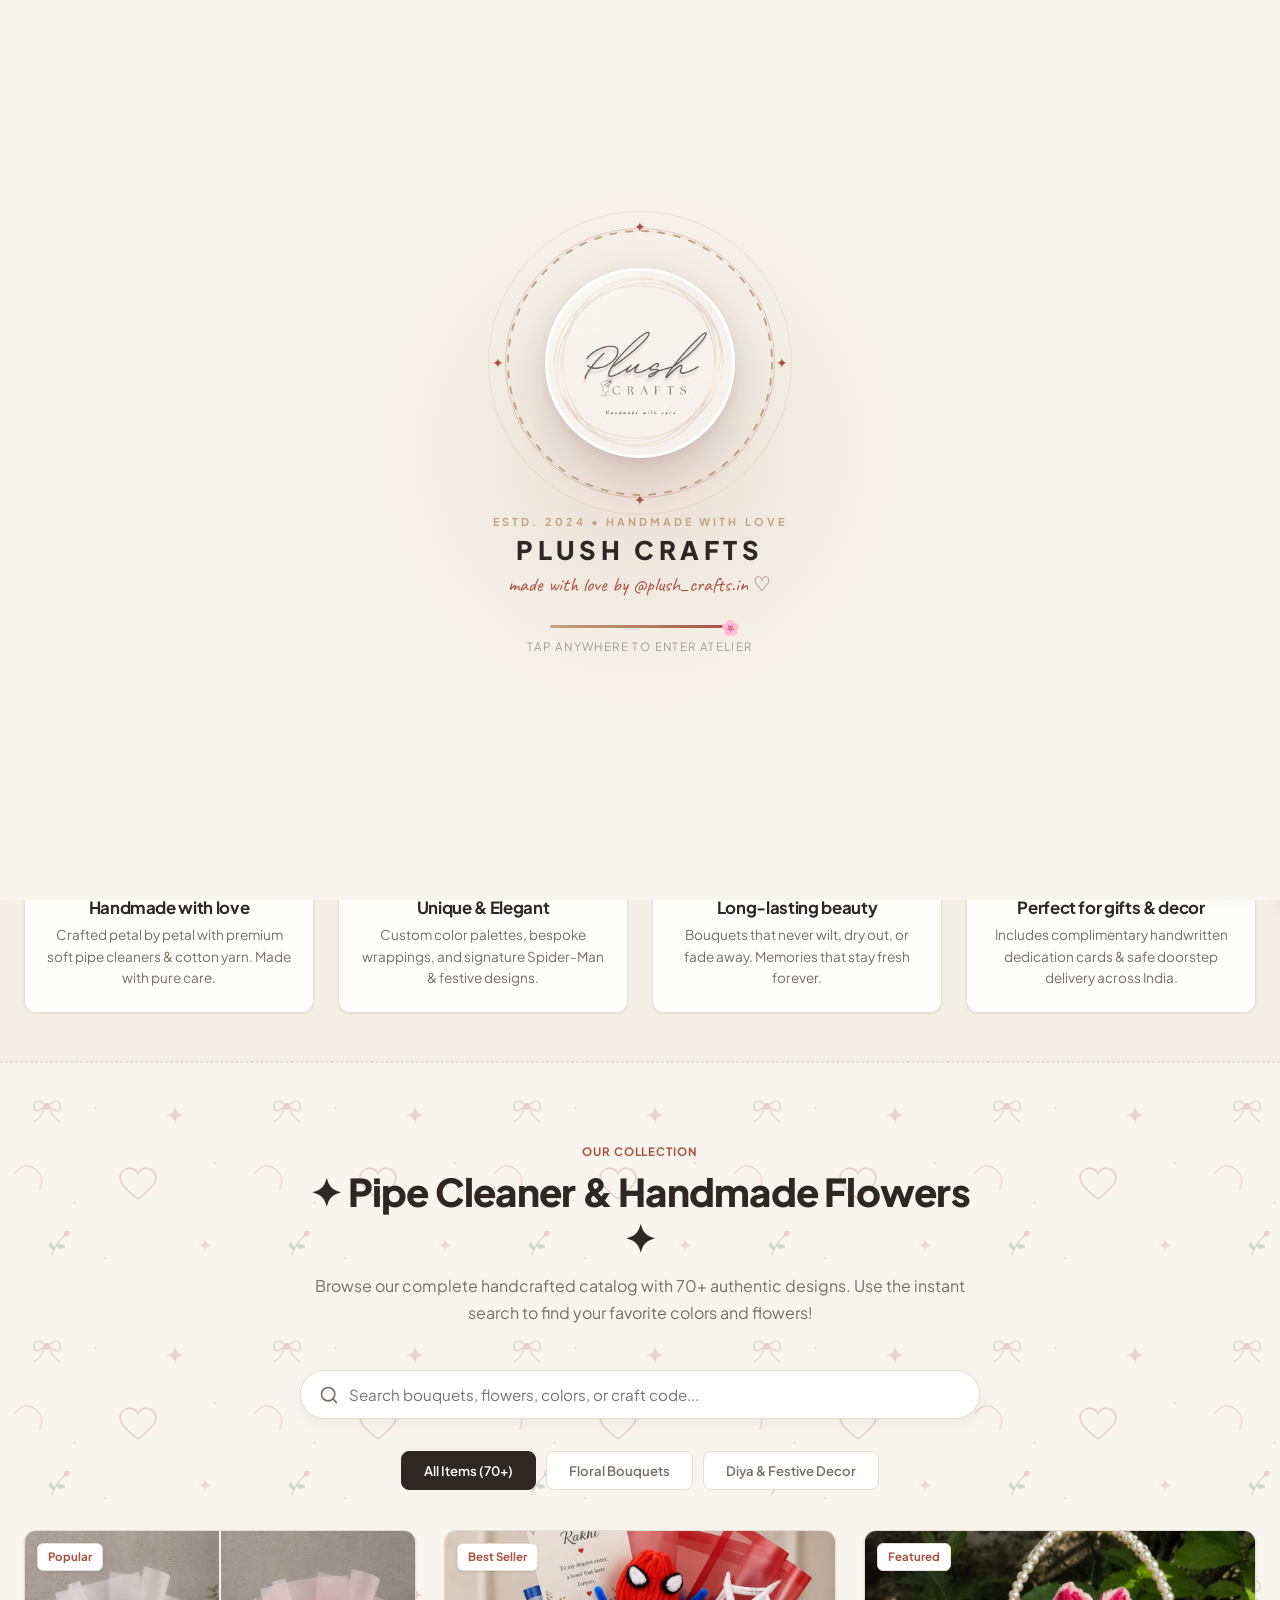
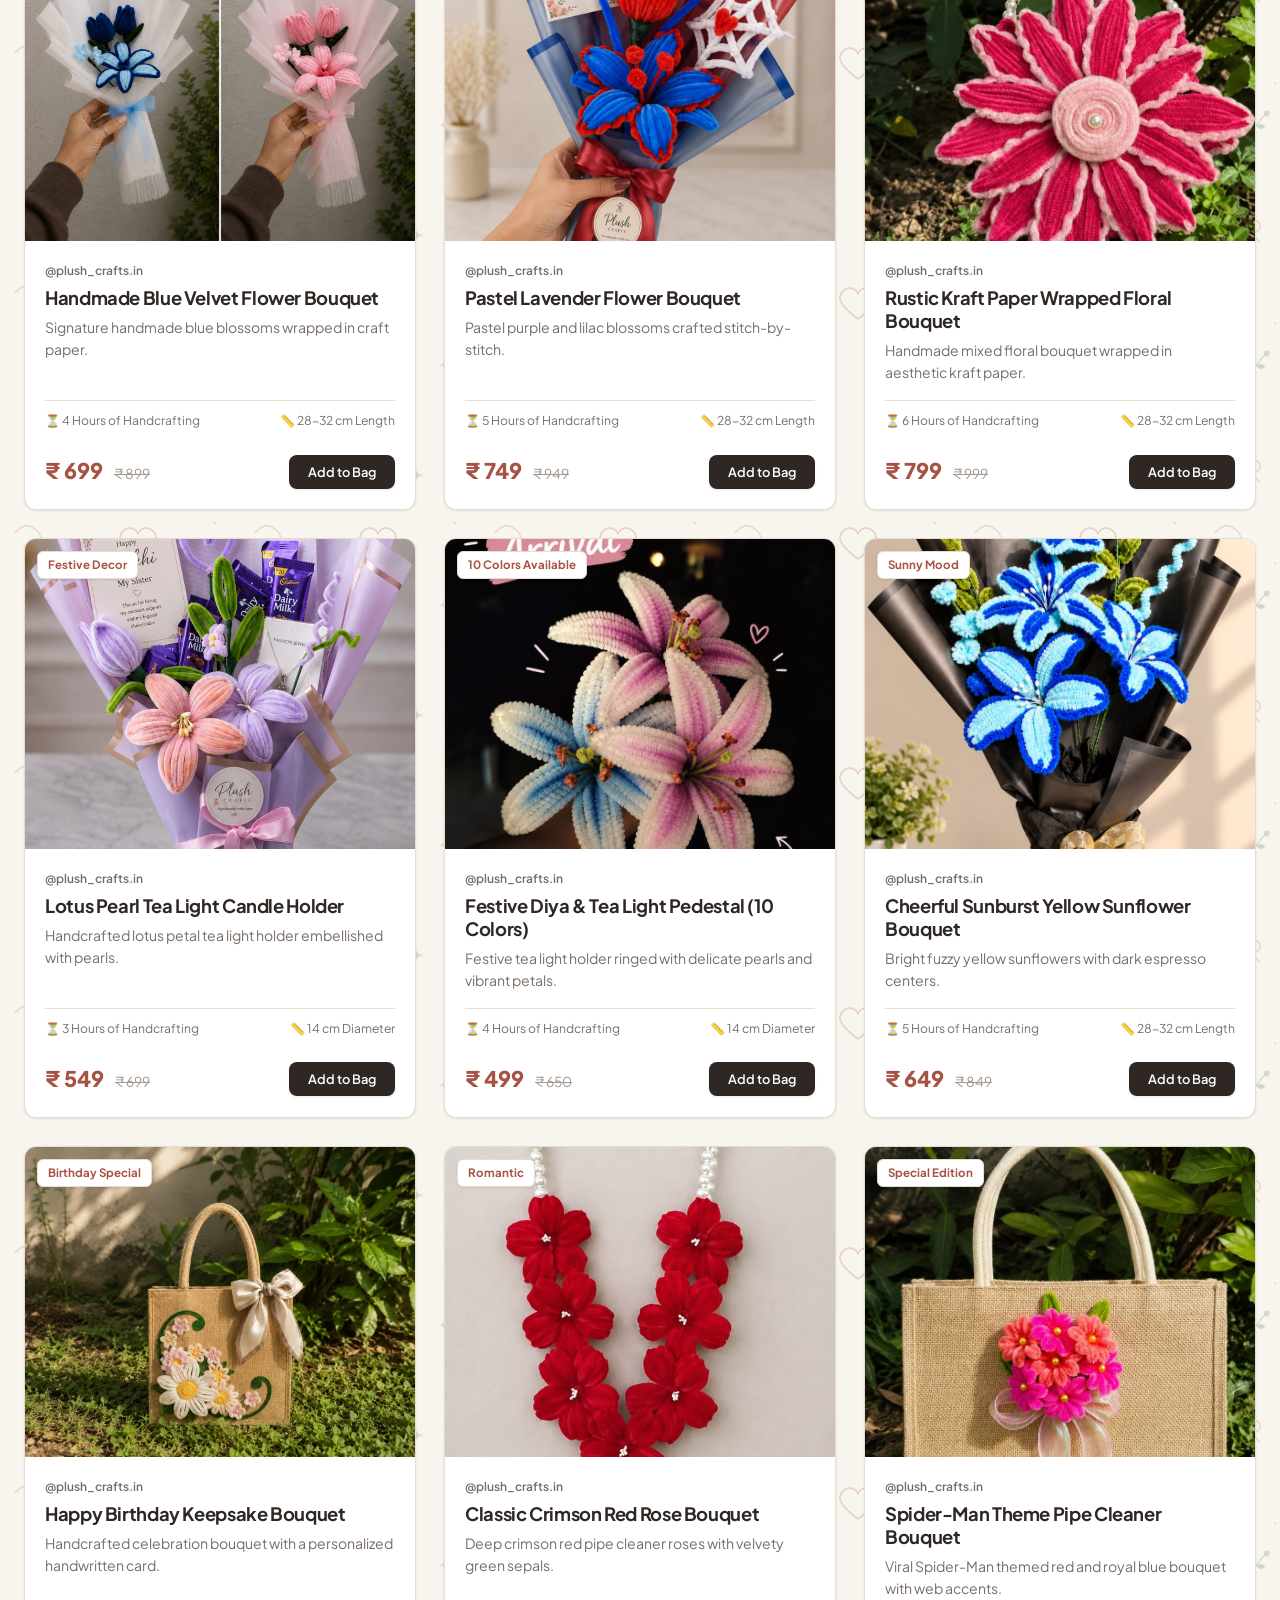
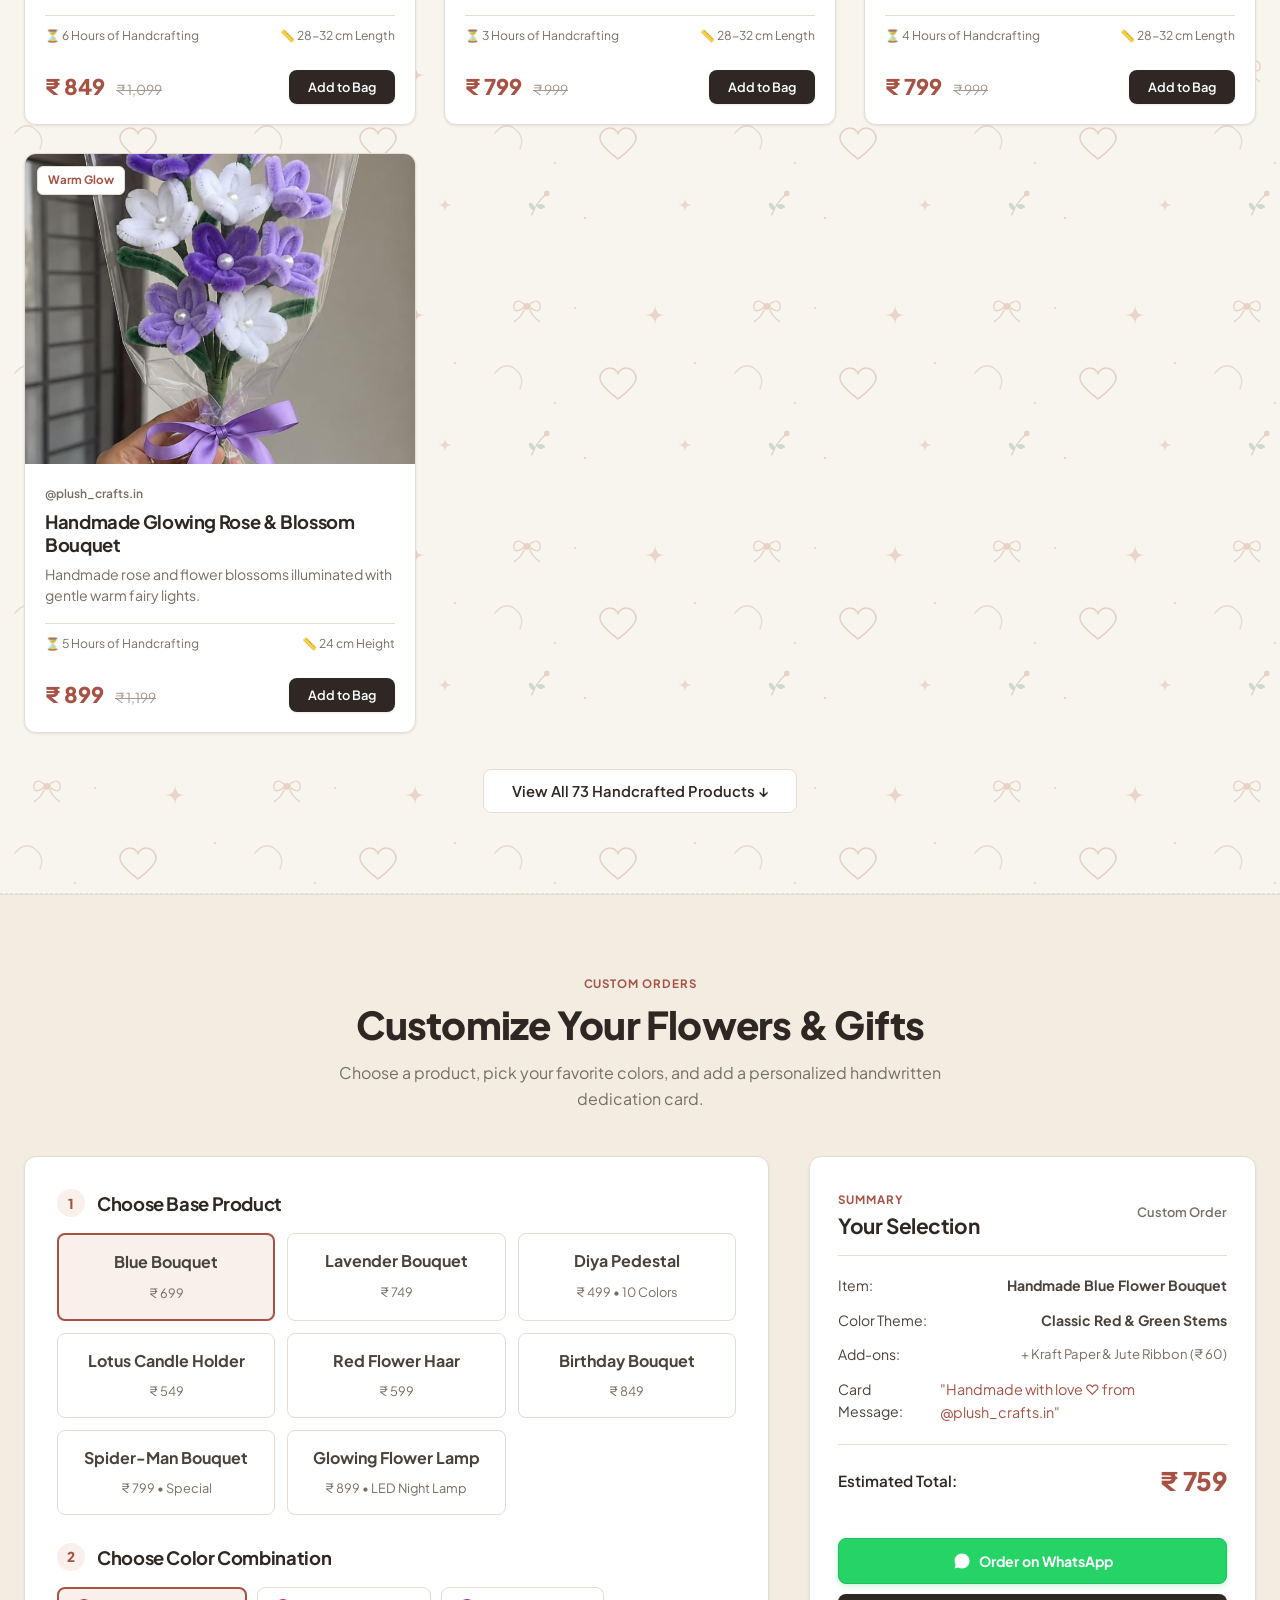
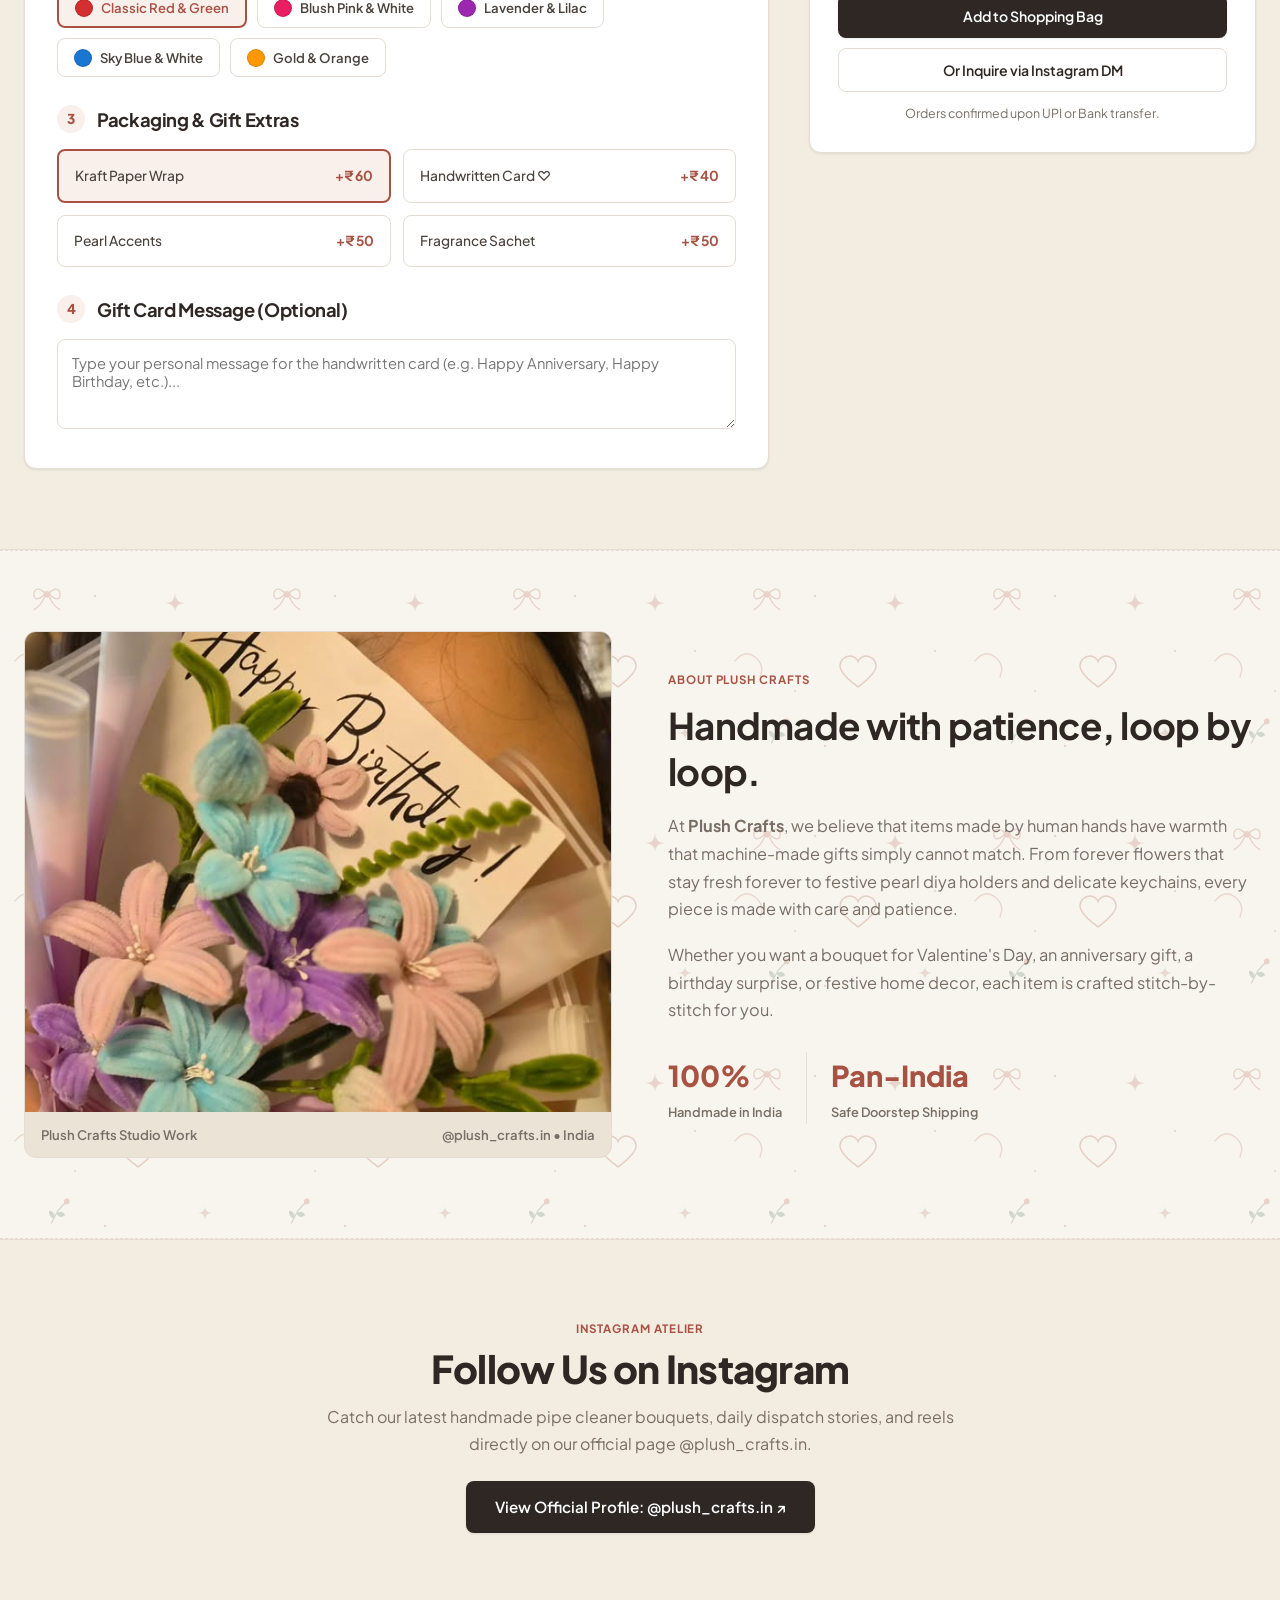
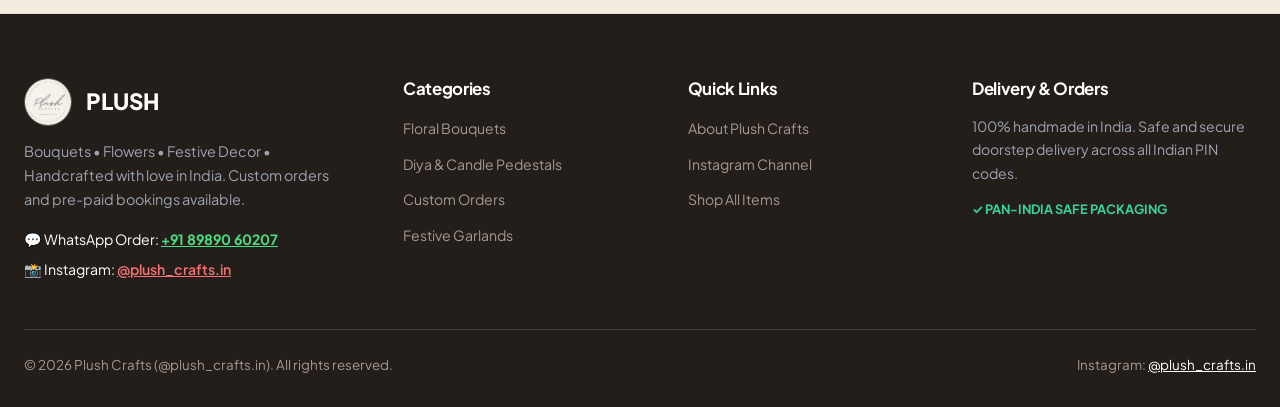
==== commit 82e0d6cc: "Enhance preloader with magical artisan floral bloom, rotating stitch hoop, and floating craft partic" ====
--- a/index.html
+++ b/index.html
@@ -11,17 +11,64 @@
 </head>
 <body>
 
-  <!-- Official Brand Logo Animated Preloader Screen (5-second boutique intro) -->
-  <div id="plushPreloader" class="plush-preloader" aria-label="Plush Crafts">
-    <div class="preloader-logo-card">
-      <!-- 1. Drawn Artisan Perimeter Ring -->
-      <svg class="preloader-orbit-ring" viewBox="0 0 260 260">
-        <circle cx="130" cy="130" r="126" class="orbit-draw-stroke" />
-      </svg>
-      <!-- 2. Pristine Official Brand Logo (Smooth Handcrafted Ink Reveal - No Glitches) -->
-      <img src="assets/images/plush_official_logo.png" alt="Plush Crafts" class="preloader-master-logo" />
-      <!-- 3. Luminous Artisan Light Gleam Sweep -->
-      <div class="logo-shimmer-sweep"></div>
+  <!-- Creative Luxury Preloader Screen (Artisan Floral Bloom) -->
+  <div id="plushPreloader" class="plush-preloader" aria-label="Plush Crafts Handcrafted Boutique">
+    <!-- Ambient Aura Glow in Background -->
+    <div class="preloader-ambient-aura"></div>
+
+    <!-- Floating Craft Sparkles & Petals -->
+    <div class="preloader-particles">
+      <span class="particle p-1">🌸</span>
+      <span class="particle p-2">✨</span>
+      <span class="particle p-3">✦</span>
+      <span class="particle p-4">🌷</span>
+      <span class="particle p-5">✨</span>
+      <span class="particle p-6">🌸</span>
+      <span class="particle p-7">✦</span>
+      <span class="particle p-8">💫</span>
+    </div>
+
+    <!-- Central Interactive Stage -->
+    <div class="preloader-content-wrap">
+      <div class="preloader-stage">
+        <!-- Expanding Pulse Bloom Rings -->
+        <div class="preloader-pulse-ring"></div>
+        <div class="preloader-pulse-ring ring-2"></div>
+
+        <!-- Rotating Gold Stitched Embroidery Hoop Ring -->
+        <svg class="preloader-stitch-ring" viewBox="0 0 280 280">
+          <circle cx="140" cy="140" r="132" class="stitch-circle-back" />
+          <circle cx="140" cy="140" r="132" class="stitch-circle-dash" />
+        </svg>
+
+        <!-- Decorative Floral Compass Points -->
+        <span class="compass-floret floret-top">✦</span>
+        <span class="compass-floret floret-right">✦</span>
+        <span class="compass-floret floret-bottom">✦</span>
+        <span class="compass-floret floret-left">✦</span>
+
+        <!-- Center Brand Logo Medallion -->
+        <div class="preloader-logo-card">
+          <img src="assets/images/plush_official_logo.png" alt="Plush Crafts" class="preloader-master-logo" />
+          <div class="logo-shimmer-sweep"></div>
+        </div>
+      </div>
+
+      <!-- Elegant Brand Identity Reveal -->
+      <div class="preloader-brand-title">
+        <span class="preloader-brand-sub">ESTD. 2024 • HANDMADE WITH LOVE</span>
+        <h1 class="preloader-brand-name">PLUSH CRAFTS</h1>
+        <p class="preloader-tagline">made with love by @plush_crafts.in ♡</p>
+      </div>
+
+      <!-- Delicate Embroidered Loading Thread -->
+      <div class="preloader-thread-wrap">
+        <div class="preloader-thread-track">
+          <div class="preloader-thread-fill"></div>
+          <span class="preloader-thread-needle">🌸</span>
+        </div>
+        <span class="preloader-tap-hint">tap anywhere to enter atelier</span>
+      </div>
     </div>
   </div>
 
--- a/styles.css
+++ b/styles.css
@@ -119,9 +119,8 @@
 }
 
 /* ===================================================================
- * 5-SECOND BOUTIQUE LOGO MOTION GRAPHICS REVEAL
- * Inspired by Fine Artisanal Vector Animations (Bunns / Motion Logo)
- * Stroke-drawn Borders • Elastic Botanical Bloom • Calligraphic Flow
+ * ARTISANAL LUXURY PRELOADER ANIMATION
+ * Organic Floral Bloom • Floating Craft Petals • Embroidery Stitch
  * =================================================================== */
 .plush-preloader {
   position: fixed;
@@ -133,86 +132,207 @@
   display: flex;
   align-items: center;
   justify-content: center;
-  transition: opacity 0.8s cubic-bezier(0.4, 0, 0.2, 1), visibility 0.8s ease;
+  overflow: hidden;
+  transition: opacity 0.85s cubic-bezier(0.4, 0, 0.2, 1), transform 0.85s cubic-bezier(0.4, 0, 0.2, 1), visibility 0.85s ease;
   pointer-events: auto;
+  cursor: pointer;
 }
 
 .plush-preloader.hidden {
   opacity: 0;
+  transform: scale(1.04);
   visibility: hidden;
   pointer-events: none;
 }
 
-/* Centered Medallion Shell for Official Brand Logo Animation */
+/* Ambient Pulsing Aura Behind Everything */
+.preloader-ambient-aura {
+  position: absolute;
+  width: 550px;
+  height: 550px;
+  border-radius: 50%;
+  background: radial-gradient(circle, rgba(168, 82, 68, 0.16) 0%, rgba(194, 164, 130, 0.12) 40%, rgba(248, 245, 238, 0) 70%);
+  animation: auraBreathe 4s ease-in-out infinite;
+  pointer-events: none;
+  z-index: 1;
+}
+
+@keyframes auraBreathe {
+  0%, 100% { transform: scale(0.9); opacity: 0.6; }
+  50% { transform: scale(1.2); opacity: 1; }
+}
+
+/* Floating Craft Sparkles & Petals */
+.preloader-particles {
+  position: absolute;
+  inset: 0;
+  pointer-events: none;
+  z-index: 2;
+  overflow: hidden;
+}
+
+.particle {
+  position: absolute;
+  font-size: 1.1rem;
+  opacity: 0;
+  animation: floatParticle 4.5s ease-in-out infinite;
+  filter: drop-shadow(0 2px 6px rgba(168, 82, 68, 0.15));
+}
+
+.p-1 { left: 18%; top: 75%; animation-delay: 0.2s; font-size: 1.2rem; }
+.p-2 { left: 28%; top: 80%; animation-delay: 1.2s; font-size: 0.9rem; color: #C2A482; }
+.p-3 { left: 78%; top: 72%; animation-delay: 0.6s; font-size: 0.95rem; color: var(--color-brand-rose); }
+.p-4 { left: 84%; top: 82%; animation-delay: 1.8s; font-size: 1.15rem; }
+.p-5 { left: 15%; top: 30%; animation-delay: 2.1s; font-size: 0.85rem; color: #C2A482; }
+.p-6 { left: 72%; top: 25%; animation-delay: 2.4s; font-size: 1.2rem; }
+.p-7 { left: 50%; top: 85%; animation-delay: 1.5s; font-size: 0.8rem; color: var(--color-brand-rose); }
+.p-8 { left: 35%; top: 20%; animation-delay: 2.8s; font-size: 1rem; }
+
+@keyframes floatParticle {
+  0% {
+    transform: translateY(20px) rotate(0deg) scale(0.6);
+    opacity: 0;
+  }
+  25% {
+    opacity: 0.85;
+  }
+  75% {
+    opacity: 0.85;
+  }
+  100% {
+    transform: translateY(-60px) rotate(25deg) scale(1.05);
+    opacity: 0;
+  }
+}
+
+/* Central Content Container */
+.preloader-content-wrap {
+  position: relative;
+  z-index: 10;
+  display: flex;
+  flex-direction: column;
+  align-items: center;
+  text-align: center;
+  padding: 20px;
+}
+
+/* Central Stage with Concentric Rings */
+.preloader-stage {
+  position: relative;
+  width: 240px;
+  height: 240px;
+  display: flex;
+  align-items: center;
+  justify-content: center;
+  margin-bottom: 24px;
+}
+
+/* Concentric Pulse Bloom Rings */
+.preloader-pulse-ring {
+  position: absolute;
+  inset: -15px;
+  border-radius: 50%;
+  border: 1.5px solid rgba(168, 82, 68, 0.28);
+  animation: pulseBloomRing 3s ease-out infinite;
+  pointer-events: none;
+}
+
+.preloader-pulse-ring.ring-2 {
+  inset: -32px;
+  border-color: rgba(194, 164, 130, 0.22);
+  animation: pulseBloomRing 3s ease-out 1.2s infinite;
+}
+
+@keyframes pulseBloomRing {
+  0% { transform: scale(0.85); opacity: 0; }
+  40% { opacity: 0.7; }
+  100% { transform: scale(1.15); opacity: 0; }
+}
+
+/* Rotating Gold Stitched Ring */
+.preloader-stitch-ring {
+  position: absolute;
+  inset: -20px;
+  width: calc(100% + 40px);
+  height: calc(100% + 40px);
+  pointer-events: none;
+  animation: stitchRingSpin 24s linear infinite;
+}
+
+.stitch-circle-back {
+  fill: none;
+  stroke: rgba(229, 220, 211, 0.6);
+  stroke-width: 1;
+}
+
+.stitch-circle-dash {
+  fill: none;
+  stroke: #C2A482;
+  stroke-width: 2;
+  stroke-dasharray: 6 10;
+  stroke-linecap: round;
+}
+
+@keyframes stitchRingSpin {
+  from { transform: rotate(0deg); }
+  to { transform: rotate(360deg); }
+}
+
+/* Compass Florets (✦) at North/South/East/West */
+.compass-floret {
+  position: absolute;
+  color: var(--color-brand-rose);
+  font-size: 0.9rem;
+  pointer-events: none;
+  animation: floretGlow 2.5s ease-in-out infinite alternate;
+}
+
+.floret-top { top: -28px; left: 50%; transform: translateX(-50%); }
+.floret-right { right: -28px; top: 50%; transform: translateY(-50%); }
+.floret-bottom { bottom: -28px; left: 50%; transform: translateX(-50%); }
+.floret-left { left: -28px; top: 50%; transform: translateY(-50%); }
+
+@keyframes floretGlow {
+  0% { opacity: 0.4; transform: scale(0.85); }
+  100% { opacity: 1; transform: scale(1.2); filter: drop-shadow(0 0 6px rgba(168, 82, 68, 0.5)); }
+}
+
+/* Center Brand Medallion */
 .preloader-logo-card {
   position: relative;
-  width: 260px;
-  height: 260px;
+  width: 190px;
+  height: 190px;
   border-radius: 50%;
   overflow: hidden;
   display: flex;
   align-items: center;
   justify-content: center;
-  box-shadow: 0 20px 50px rgba(46, 39, 36, 0.16), 0 4px 14px rgba(46, 39, 36, 0.08);
-  border: 2px solid var(--color-border);
+  box-shadow: 0 16px 40px rgba(46, 39, 36, 0.14), 0 4px 12px rgba(168, 82, 68, 0.1);
+  border: 3px solid #FFFFFF;
   background: #FAF7F2;
-  animation: logoMedallionEnter 1.1s cubic-bezier(0.34, 1.56, 0.64, 1) both,
+  animation: logoMedallionEnter 1.2s cubic-bezier(0.34, 1.56, 0.64, 1) both,
              logoArtisanalBreathe 3.5s ease-in-out 1.2s infinite;
 }
 
-/* Orbiting Drawn Artisan Stroke Ring */
-.preloader-orbit-ring {
-  position: absolute;
-  inset: 0;
-  width: 100%;
-  height: 100%;
-  z-index: 5;
-  pointer-events: none;
-}
-
-.orbit-draw-stroke {
-  fill: none;
-  stroke: #D6CBC0;
-  stroke-width: 2.4;
-  stroke-linecap: round;
-  stroke-dasharray: 800;
-  stroke-dashoffset: 800;
-  animation: orbitRingDraw 1.8s cubic-bezier(0.65, 0, 0.35, 1) 0.2s forwards;
-}
-
-@keyframes orbitRingDraw {
-  to {
-    stroke-dashoffset: 0;
-  }
-}
-
-/* The Pristine Official Brand Logo (Fluid Calligraphic Ink Reveal) */
 .preloader-master-logo {
   width: 100%;
   height: 100%;
   object-fit: cover;
   display: block;
   border-radius: 50%;
-  z-index: 2;
-  clip-path: polygon(0 0, 0 0, 0 100%, 0 100%);
-  animation: masterLogoReveal 1.6s cubic-bezier(0.4, 0, 0.2, 1) 0.5s forwards;
+  animation: masterLogoReveal 1.2s cubic-bezier(0.25, 1, 0.5, 1) 0.3s both;
 }
 
 @keyframes masterLogoReveal {
   0% {
-    clip-path: polygon(0 0, 0 0, 0 100%, 0 100%);
     opacity: 0;
-    filter: blur(6px);
-    transform: scale(0.96);
-  }
-  25% {
+    transform: scale(0.82) rotate(-6deg);
+    filter: blur(8px);
+  }
+  100% {
     opacity: 1;
-  }
-  100% {
-    clip-path: polygon(0 0, 100% 0, 100% 100%, 0 100%);
-    opacity: 1;
+    transform: scale(1) rotate(0deg);
     filter: blur(0px);
-    transform: scale(1);
   }
 }
 
@@ -227,79 +347,54 @@
   background: linear-gradient(
     115deg,
     rgba(255, 255, 255, 0) 38%,
-    rgba(255, 255, 255, 0.45) 48%,
-    rgba(255, 255, 255, 0.85) 50%,
-    rgba(255, 255, 255, 0.45) 52%,
+    rgba(255, 255, 255, 0.5) 48%,
+    rgba(255, 255, 255, 0.95) 50%,
+    rgba(255, 255, 255, 0.5) 52%,
     rgba(255, 255, 255, 0) 64%
   );
   transform: rotate(25deg);
-  animation: logoGleamSweep 2.2s ease-in-out 2.2s infinite;
+  animation: logoGleamSweep 2.8s ease-in-out 1.5s infinite;
   pointer-events: none;
   z-index: 10;
 }
 
-/* Keyframe Animations */
-@keyframes baseScalePop {
-  0% {
-    transform: scale(0.6);
-    opacity: 0;
-  }
-  100% {
-    transform: scale(1);
-    opacity: 1;
-  }
-}
-
-@keyframes strokeDrawPerimeter {
-  to {
-    stroke-dashoffset: 0;
-  }
-}
-
-@keyframes ringInnerSpin {
-  from { transform: rotate(0deg); }
-  to { transform: rotate(360deg); }
-}
-
-@keyframes ringInnerFade {
-  to { opacity: 1; }
-}
-
-@keyframes bowTieEntrance {
+/* Brand Identity Below Logo */
+.preloader-brand-title {
+  margin-top: 6px;
+  animation: brandInfoFadeUp 1s ease-out 0.6s both;
+}
+
+.preloader-brand-sub {
+  display: block;
+  font-size: 0.68rem;
+  font-weight: 700;
+  letter-spacing: 0.28em;
+  color: var(--color-brand-gold);
+  text-transform: uppercase;
+  margin-bottom: 4px;
+}
+
+.preloader-brand-name {
+  font-size: 1.6rem;
+  font-weight: 800;
+  color: var(--color-brand-dark);
+  letter-spacing: 0.18em;
+  margin: 0;
+  line-height: 1.2;
+}
+
+.preloader-tagline {
+  font-family: 'Caveat', cursive;
+  font-size: 1.25rem;
+  color: var(--color-brand-rose);
+  margin-top: 4px;
+  margin-bottom: 0;
+}
+
+@keyframes brandInfoFadeUp {
   0% {
     opacity: 0;
-    transform: scale(0.3) rotate(-10deg);
-  }
-  65% {
-    opacity: 1;
-    transform: scale(1.08) rotate(2deg);
-  }
-  100% {
-    opacity: 1;
-    transform: scale(1) rotate(0deg);
-  }
-}
-
-@keyframes scriptCalligraphyWrite {
-  0% {
-    clip-path: inset(0 100% 0 0);
-    opacity: 0;
-    transform: translate(200px, 218px) scale(0.96);
-  }
-  20% {
-    opacity: 1;
-  }
-  100% {
-    clip-path: inset(0 0 0 0);
-    opacity: 1;
-    transform: translate(200px, 218px) scale(1);
-  }
-}
-
-@keyframes subTextSlideUp {
-  0% {
-    opacity: 0;
-    transform: translateY(8px);
+    transform: translateY(14px);
   }
   100% {
     opacity: 1;
@@ -307,21 +402,74 @@
   }
 }
 
-@keyframes dividerExpand {
-  0% {
-    opacity: 0;
-    transform: scaleX(0.3);
-  }
-  100% {
-    opacity: 1;
-    transform: scaleX(1);
-  }
-}
-
+/* Delicate Embroidery Stitch Loading Thread */
+.preloader-thread-wrap {
+  margin-top: 24px;
+  display: flex;
+  flex-direction: column;
+  align-items: center;
+  gap: 10px;
+  animation: brandInfoFadeUp 1s ease-out 0.9s both;
+}
+
+.preloader-thread-track {
+  position: relative;
+  width: 180px;
+  height: 3px;
+  background: rgba(229, 220, 211, 0.7);
+  border-radius: var(--radius-full);
+}
+
+.preloader-thread-fill {
+  position: absolute;
+  left: 0;
+  top: 0;
+  height: 100%;
+  width: 0%;
+  background: linear-gradient(90deg, #C2A482, #A85244);
+  border-radius: var(--radius-full);
+  animation: threadFillProgress 3.8s cubic-bezier(0.4, 0, 0.2, 1) forwards;
+}
+
+.preloader-thread-needle {
+  position: absolute;
+  top: 50%;
+  left: 0%;
+  transform: translate(-50%, -50%);
+  font-size: 0.95rem;
+  animation: needleStitchMove 3.8s cubic-bezier(0.4, 0, 0.2, 1) forwards;
+}
+
+@keyframes threadFillProgress {
+  0% { width: 0%; }
+  100% { width: 100%; }
+}
+
+@keyframes needleStitchMove {
+  0% { left: 0%; transform: translate(-50%, -50%) rotate(-10deg); }
+  50% { transform: translate(-50%, -50%) rotate(15deg); }
+  100% { left: 100%; transform: translate(-50%, -50%) rotate(0deg); }
+}
+
+.preloader-tap-hint {
+  font-size: 0.72rem;
+  letter-spacing: 0.12em;
+  color: var(--color-ink-muted);
+  text-transform: uppercase;
+  opacity: 0.65;
+  animation: tapHintPulse 2s ease-in-out infinite alternate;
+}
+
+@keyframes tapHintPulse {
+  0% { opacity: 0.4; }
+  100% { opacity: 0.85; }
+}
+
+/* Keyframe Animations */
 @keyframes logoMedallionEnter {
   0% {
     opacity: 0;
-    transform: scale(0.7) translateY(10px);
+    transform: scale(0.7) translateY(12px);
   }
   100% {
     opacity: 1;
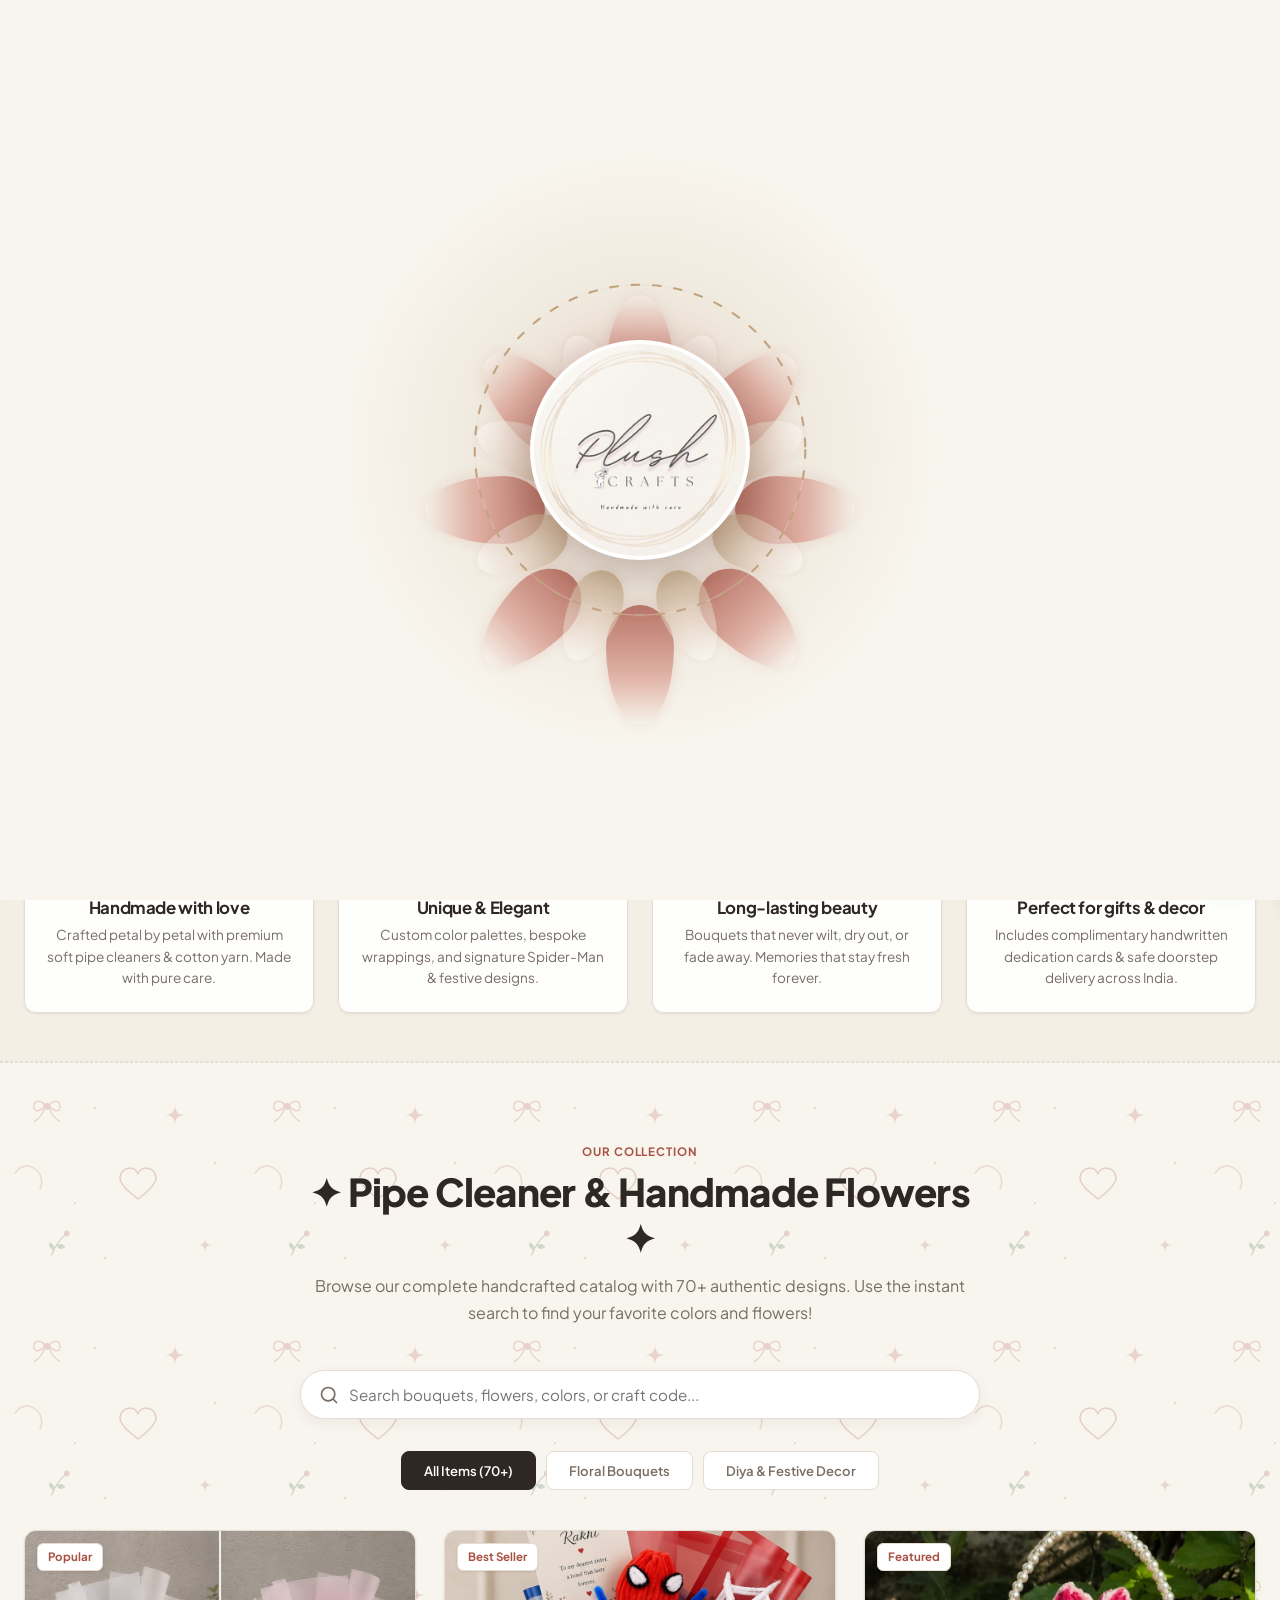
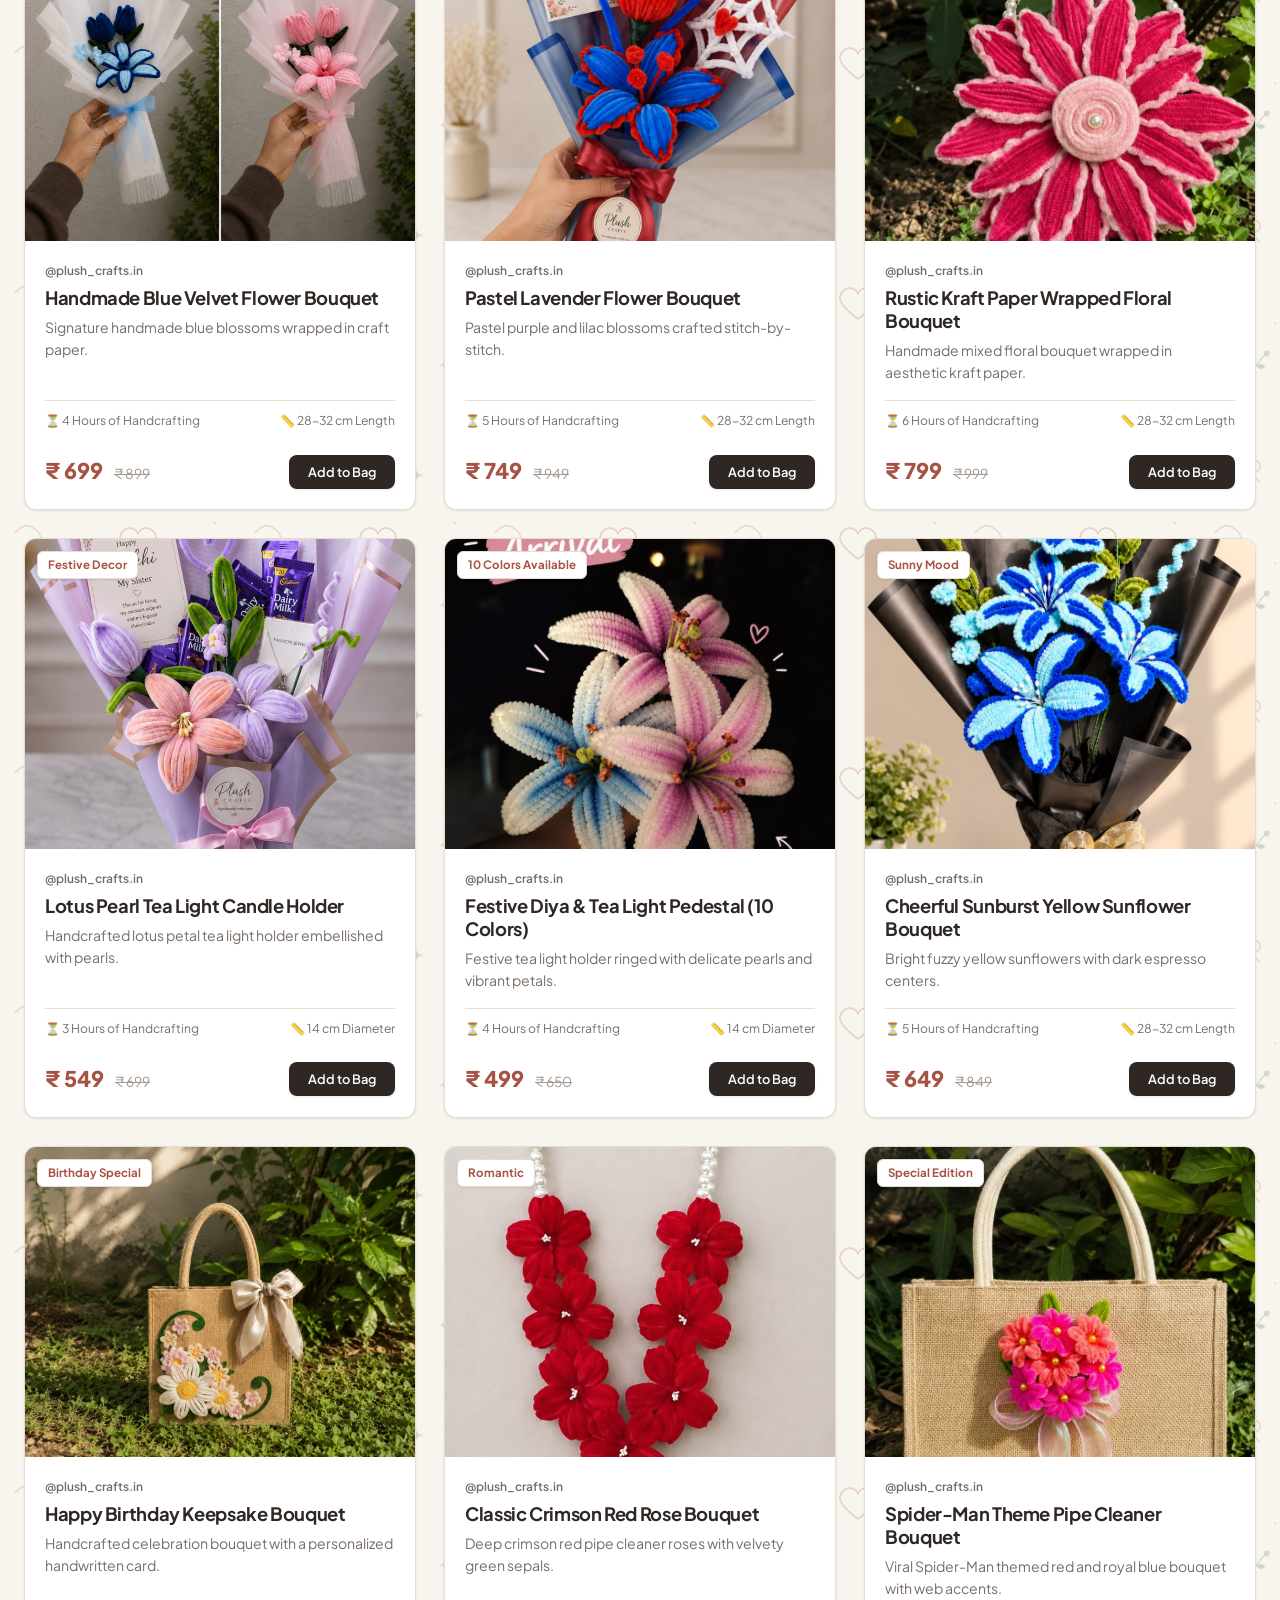
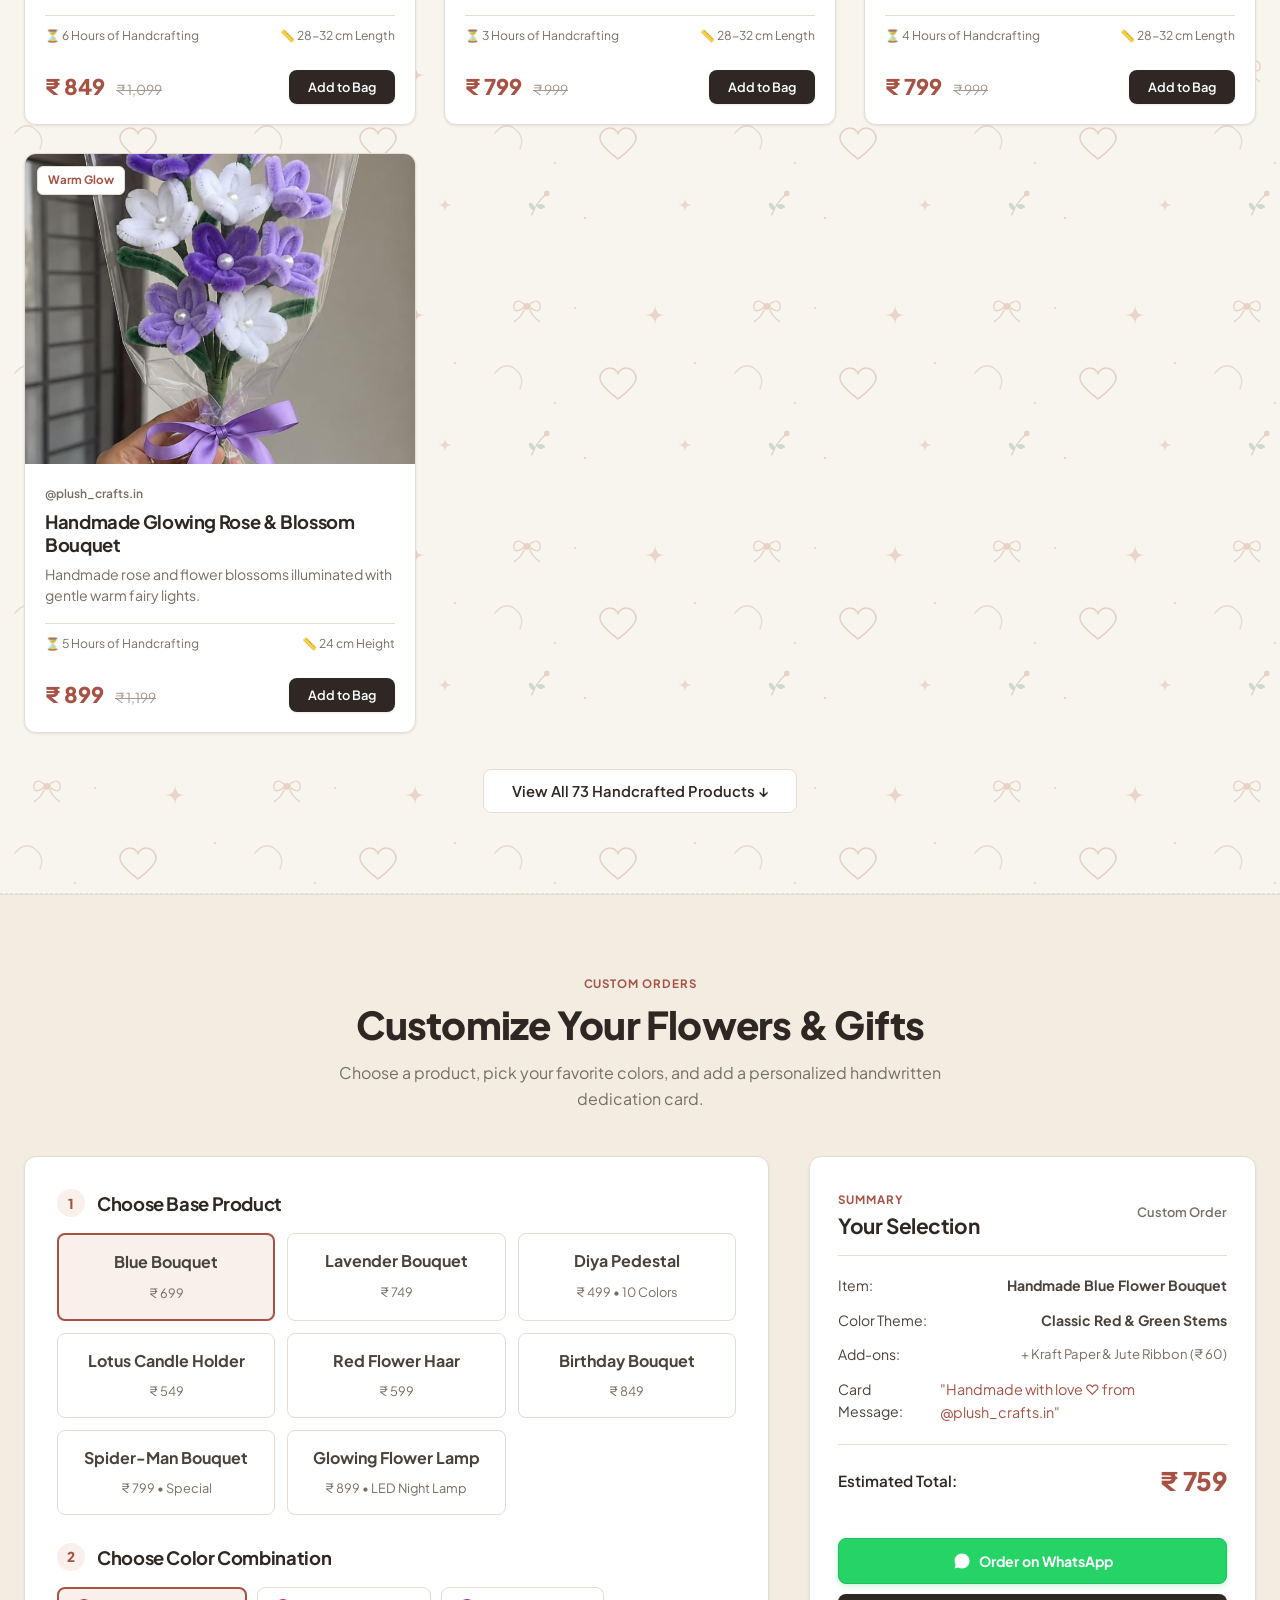
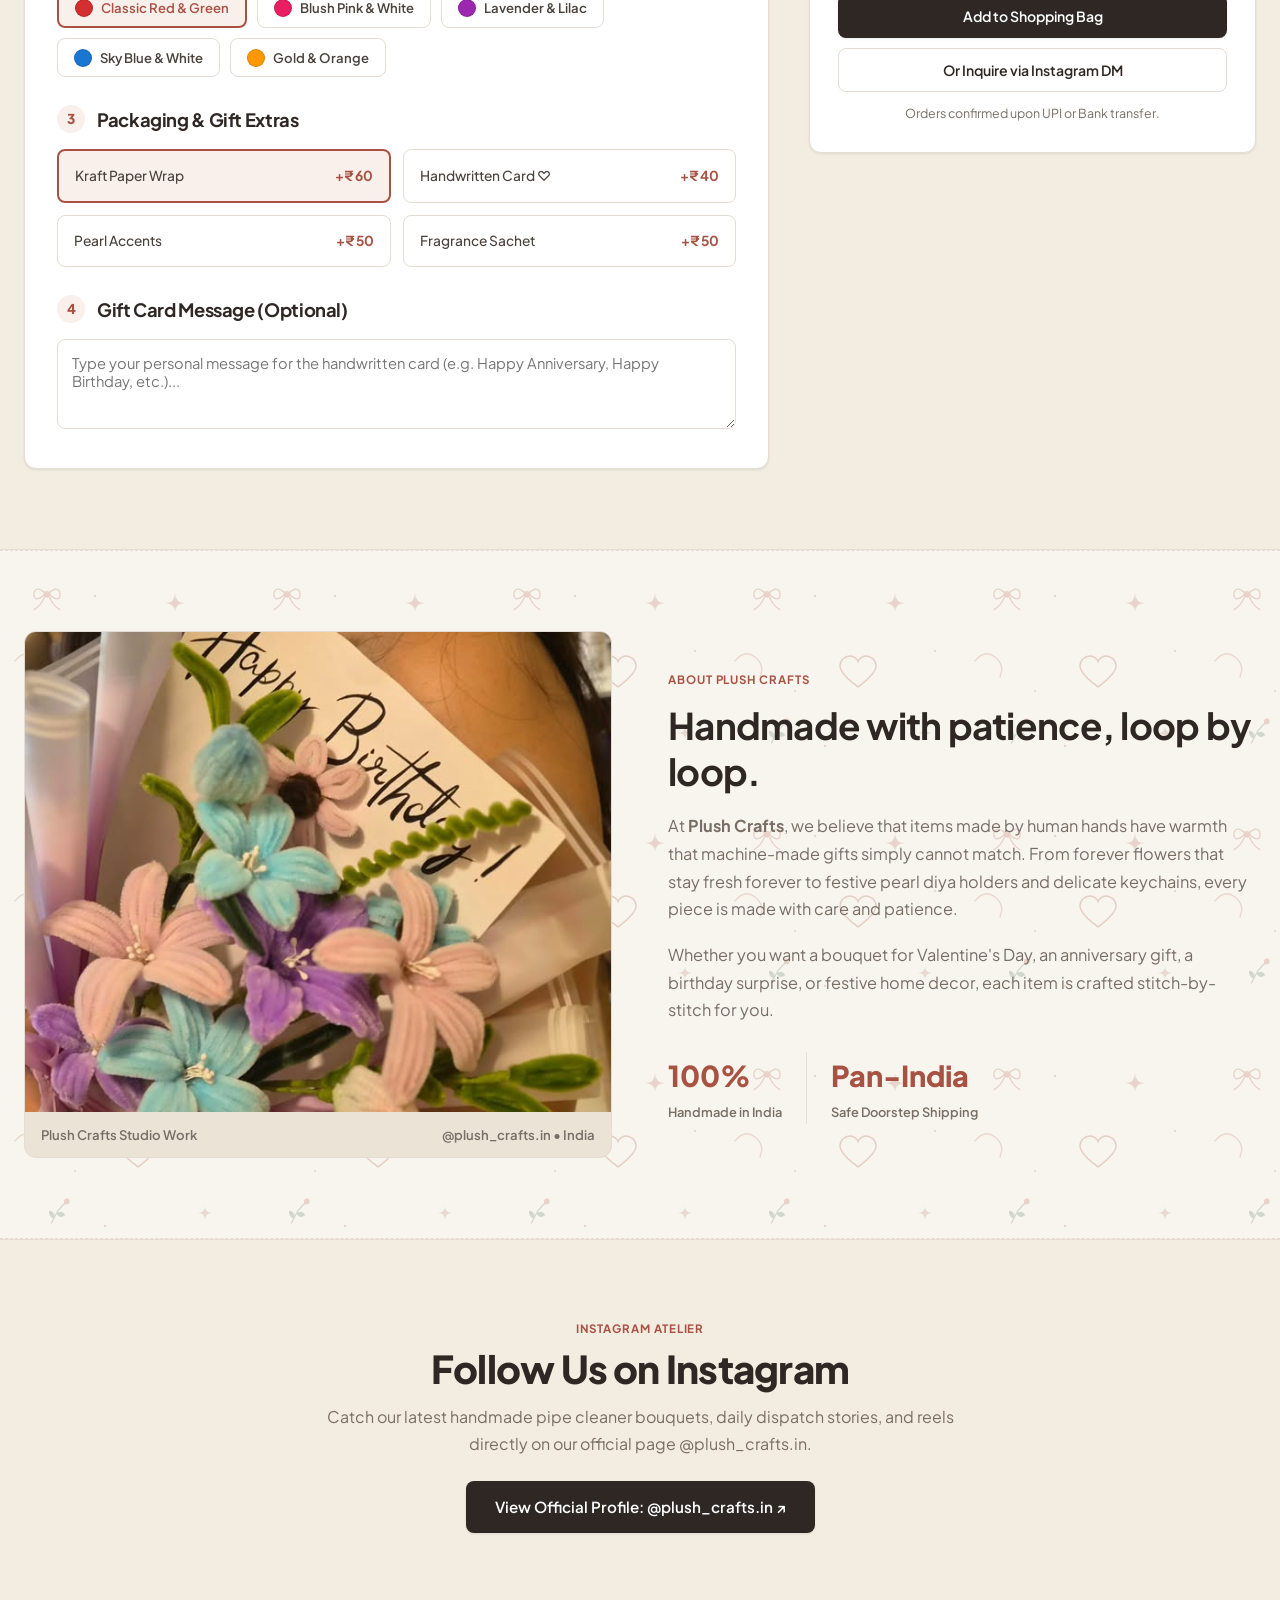
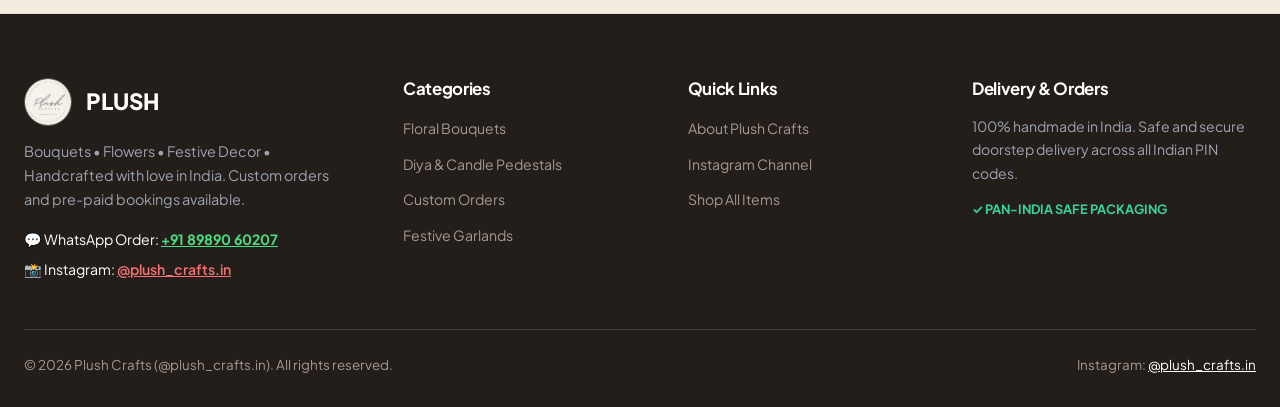
==== commit e335f3bb: "Pure blooming flower mandala animation with zero text for opening screen" ====
--- a/index.html
+++ b/index.html
@@ -11,63 +11,57 @@
 </head>
 <body>
 
-  <!-- Creative Luxury Preloader Screen (Artisan Floral Bloom) -->
-  <div id="plushPreloader" class="plush-preloader" aria-label="Plush Crafts Handcrafted Boutique">
-    <!-- Ambient Aura Glow in Background -->
-    <div class="preloader-ambient-aura"></div>
-
-    <!-- Floating Craft Sparkles & Petals -->
-    <div class="preloader-particles">
-      <span class="particle p-1">🌸</span>
-      <span class="particle p-2">✨</span>
-      <span class="particle p-3">✦</span>
-      <span class="particle p-4">🌷</span>
-      <span class="particle p-5">✨</span>
-      <span class="particle p-6">🌸</span>
-      <span class="particle p-7">✦</span>
-      <span class="particle p-8">💫</span>
-    </div>
-
-    <!-- Central Interactive Stage -->
-    <div class="preloader-content-wrap">
-      <div class="preloader-stage">
-        <!-- Expanding Pulse Bloom Rings -->
-        <div class="preloader-pulse-ring"></div>
-        <div class="preloader-pulse-ring ring-2"></div>
-
-        <!-- Rotating Gold Stitched Embroidery Hoop Ring -->
-        <svg class="preloader-stitch-ring" viewBox="0 0 280 280">
-          <circle cx="140" cy="140" r="132" class="stitch-circle-back" />
-          <circle cx="140" cy="140" r="132" class="stitch-circle-dash" />
-        </svg>
-
-        <!-- Decorative Floral Compass Points -->
-        <span class="compass-floret floret-top">✦</span>
-        <span class="compass-floret floret-right">✦</span>
-        <span class="compass-floret floret-bottom">✦</span>
-        <span class="compass-floret floret-left">✦</span>
-
-        <!-- Center Brand Logo Medallion -->
-        <div class="preloader-logo-card">
-          <img src="assets/images/plush_official_logo.png" alt="Plush Crafts" class="preloader-master-logo" />
-          <div class="logo-shimmer-sweep"></div>
-        </div>
-      </div>
-
-      <!-- Elegant Brand Identity Reveal -->
-      <div class="preloader-brand-title">
-        <span class="preloader-brand-sub">ESTD. 2024 • HANDMADE WITH LOVE</span>
-        <h1 class="preloader-brand-name">PLUSH CRAFTS</h1>
-        <p class="preloader-tagline">made with love by @plush_crafts.in ♡</p>
-      </div>
-
-      <!-- Delicate Embroidered Loading Thread -->
-      <div class="preloader-thread-wrap">
-        <div class="preloader-thread-track">
-          <div class="preloader-thread-fill"></div>
-          <span class="preloader-thread-needle">🌸</span>
-        </div>
-        <span class="preloader-tap-hint">tap anywhere to enter atelier</span>
+  <!-- Creative Blooming Flower Petal Preloader (Pure Logo Artistry — Zero Text) -->
+  <div id="plushPreloader" class="plush-preloader" aria-label="Plush Crafts">
+    <!-- Ambient Radiance Aura -->
+    <div class="preloader-backdrop-glow"></div>
+
+    <!-- Soft Golden Floating Fireflies -->
+    <div class="preloader-floating-orbs">
+      <span class="firefly f-1"></span>
+      <span class="firefly f-2"></span>
+      <span class="firefly f-3"></span>
+      <span class="firefly f-4"></span>
+      <span class="firefly f-5"></span>
+      <span class="firefly f-6"></span>
+    </div>
+
+    <!-- The 3D Blooming Flower Stage -->
+    <div class="preloader-bloom-theater">
+      <!-- Outer Velvet Flower Petals (Blooming at 8 Angles) -->
+      <div class="flower-petals-outer">
+        <div class="petal-outer po-1"></div>
+        <div class="petal-outer po-2"></div>
+        <div class="petal-outer po-3"></div>
+        <div class="petal-outer po-4"></div>
+        <div class="petal-outer po-5"></div>
+        <div class="petal-outer po-6"></div>
+        <div class="petal-outer po-7"></div>
+        <div class="petal-outer po-8"></div>
+      </div>
+
+      <!-- Inner Golden Flower Petals (Offset by 22.5deg) -->
+      <div class="flower-petals-inner">
+        <div class="petal-inner pi-1"></div>
+        <div class="petal-inner pi-2"></div>
+        <div class="petal-inner pi-3"></div>
+        <div class="petal-inner pi-4"></div>
+        <div class="petal-inner pi-5"></div>
+        <div class="petal-inner pi-6"></div>
+        <div class="petal-inner pi-7"></div>
+        <div class="petal-inner pi-8"></div>
+      </div>
+
+      <!-- Rotating Golden Stitched Orbit Ring -->
+      <svg class="flower-orbit-svg" viewBox="0 0 360 360">
+        <circle cx="180" cy="180" r="170" class="orbit-glow-path" />
+        <circle cx="180" cy="180" r="170" class="orbit-dash-path" />
+      </svg>
+
+      <!-- Center Logo Medallion Core -->
+      <div class="preloader-logo-core">
+        <img src="assets/images/plush_official_logo.png" alt="Plush Crafts" class="preloader-logo-img" />
+        <div class="logo-prism-gleam"></div>
       </div>
     </div>
   </div>
--- a/styles.css
+++ b/styles.css
@@ -119,8 +119,9 @@
 }
 
 /* ===================================================================
- * ARTISANAL LUXURY PRELOADER ANIMATION
- * Organic Floral Bloom • Floating Craft Petals • Embroidery Stitch
+ * BLOOMING PETAL MANDALA PRELOADER (PURE ARTISAN LOGO ANIMATION)
+ * Organic 16-Petal Blossom • Golden Stitched Orbit • Liquid Shimmer
+ * Zero Text • Pure Visual Elegance
  * =================================================================== */
 .plush-preloader {
   position: fixed;
@@ -140,30 +141,30 @@
 
 .plush-preloader.hidden {
   opacity: 0;
-  transform: scale(1.04);
+  transform: scale(1.06);
   visibility: hidden;
   pointer-events: none;
 }
 
-/* Ambient Pulsing Aura Behind Everything */
-.preloader-ambient-aura {
+/* Ambient Breathing Aura */
+.preloader-backdrop-glow {
   position: absolute;
-  width: 550px;
-  height: 550px;
+  width: 600px;
+  height: 600px;
   border-radius: 50%;
-  background: radial-gradient(circle, rgba(168, 82, 68, 0.16) 0%, rgba(194, 164, 130, 0.12) 40%, rgba(248, 245, 238, 0) 70%);
-  animation: auraBreathe 4s ease-in-out infinite;
+  background: radial-gradient(circle, rgba(168, 82, 68, 0.22) 0%, rgba(194, 164, 130, 0.15) 38%, rgba(248, 245, 238, 0) 70%);
+  animation: auraBreatheSoft 4.5s ease-in-out infinite;
   pointer-events: none;
   z-index: 1;
 }
 
-@keyframes auraBreathe {
-  0%, 100% { transform: scale(0.9); opacity: 0.6; }
-  50% { transform: scale(1.2); opacity: 1; }
-}
-
-/* Floating Craft Sparkles & Petals */
-.preloader-particles {
+@keyframes auraBreatheSoft {
+  0%, 100% { transform: scale(0.92); opacity: 0.65; }
+  50% { transform: scale(1.22); opacity: 1; }
+}
+
+/* Soft Golden Floating Fireflies */
+.preloader-floating-orbs {
   position: absolute;
   inset: 0;
   pointer-events: none;
@@ -171,163 +172,203 @@
   overflow: hidden;
 }
 
-.particle {
+.firefly {
   position: absolute;
-  font-size: 1.1rem;
+  width: 8px;
+  height: 8px;
+  border-radius: 50%;
+  background: radial-gradient(circle, #FFE4B5 10%, rgba(194, 164, 130, 0.8) 60%, transparent 100%);
+  box-shadow: 0 0 10px rgba(194, 164, 130, 0.9), 0 0 20px rgba(168, 82, 68, 0.5);
   opacity: 0;
-  animation: floatParticle 4.5s ease-in-out infinite;
-  filter: drop-shadow(0 2px 6px rgba(168, 82, 68, 0.15));
-}
-
-.p-1 { left: 18%; top: 75%; animation-delay: 0.2s; font-size: 1.2rem; }
-.p-2 { left: 28%; top: 80%; animation-delay: 1.2s; font-size: 0.9rem; color: #C2A482; }
-.p-3 { left: 78%; top: 72%; animation-delay: 0.6s; font-size: 0.95rem; color: var(--color-brand-rose); }
-.p-4 { left: 84%; top: 82%; animation-delay: 1.8s; font-size: 1.15rem; }
-.p-5 { left: 15%; top: 30%; animation-delay: 2.1s; font-size: 0.85rem; color: #C2A482; }
-.p-6 { left: 72%; top: 25%; animation-delay: 2.4s; font-size: 1.2rem; }
-.p-7 { left: 50%; top: 85%; animation-delay: 1.5s; font-size: 0.8rem; color: var(--color-brand-rose); }
-.p-8 { left: 35%; top: 20%; animation-delay: 2.8s; font-size: 1rem; }
-
-@keyframes floatParticle {
+  animation: fireflyFloat 4.8s ease-in-out infinite;
+}
+
+.f-1 { left: 22%; top: 72%; animation-delay: 0.3s; transform: scale(1.2); }
+.f-2 { left: 76%; top: 68%; animation-delay: 1.1s; transform: scale(0.9); }
+.f-3 { left: 30%; top: 28%; animation-delay: 2.0s; transform: scale(1.4); }
+.f-4 { left: 72%; top: 32%; animation-delay: 0.7s; transform: scale(0.8); }
+.f-5 { left: 50%; top: 82%; animation-delay: 1.7s; transform: scale(1.1); }
+.f-6 { left: 16%; top: 48%; animation-delay: 2.6s; transform: scale(1.3); }
+
+@keyframes fireflyFloat {
+  0% { transform: translateY(20px) scale(0.5); opacity: 0; }
+  30% { opacity: 0.9; }
+  70% { opacity: 0.9; }
+  100% { transform: translateY(-70px) scale(1.2); opacity: 0; }
+}
+
+/* The 3D Blooming Flower Stage */
+.preloader-bloom-theater {
+  position: relative;
+  width: 320px;
+  height: 320px;
+  display: flex;
+  align-items: center;
+  justify-content: center;
+  z-index: 10;
+}
+
+/* Flower Petals Layers */
+.flower-petals-outer,
+.flower-petals-inner {
+  position: absolute;
+  inset: 0;
+  display: flex;
+  align-items: center;
+  justify-content: center;
+  pointer-events: none;
+}
+
+/* Outer Velvet Terracotta Petals */
+.petal-outer {
+  position: absolute;
+  width: 68px;
+  height: 120px;
+  border-radius: 50% 50% 50% 50% / 65% 65% 35% 35%;
+  background: linear-gradient(to top, rgba(168, 82, 68, 0.9) 0%, rgba(212, 139, 126, 0.7) 60%, rgba(248, 245, 238, 0.3) 100%);
+  box-shadow: 0 4px 16px rgba(168, 82, 68, 0.22);
+  transform-origin: center bottom;
+  opacity: 0;
+  animation: petalBloomOuter 1.4s cubic-bezier(0.34, 1.56, 0.64, 1) forwards;
+}
+
+.po-1 { --rot: 0deg;   animation-delay: 0.20s; }
+.po-2 { --rot: 45deg;  animation-delay: 0.26s; }
+.po-3 { --rot: 90deg;  animation-delay: 0.32s; }
+.po-4 { --rot: 135deg; animation-delay: 0.38s; }
+.po-5 { --rot: 180deg; animation-delay: 0.44s; }
+.po-6 { --rot: 225deg; animation-delay: 0.50s; }
+.po-7 { --rot: 270deg; animation-delay: 0.56s; }
+.po-8 { --rot: 315deg; animation-delay: 0.62s; }
+
+@keyframes petalBloomOuter {
   0% {
-    transform: translateY(20px) rotate(0deg) scale(0.6);
+    transform: rotate(var(--rot)) translateY(0px) scale(0.15);
     opacity: 0;
   }
-  25% {
+  60% {
+    opacity: 0.88;
+  }
+  100% {
+    transform: rotate(var(--rot)) translateY(-95px) scale(1);
     opacity: 0.85;
   }
-  75% {
-    opacity: 0.85;
+}
+
+/* Inner Golden Champagne Petals (Offset by 22.5deg) */
+.petal-inner {
+  position: absolute;
+  width: 52px;
+  height: 95px;
+  border-radius: 50% 50% 50% 50% / 65% 65% 35% 35%;
+  background: linear-gradient(to top, rgba(194, 164, 130, 0.85) 0%, rgba(232, 214, 203, 0.65) 65%, rgba(255, 255, 255, 0.4) 100%);
+  box-shadow: 0 2px 10px rgba(194, 164, 130, 0.25);
+  transform-origin: center bottom;
+  opacity: 0;
+  animation: petalBloomInner 1.4s cubic-bezier(0.34, 1.56, 0.64, 1) forwards;
+}
+
+.pi-1 { --rot: 22.5deg;  animation-delay: 0.35s; }
+.pi-2 { --rot: 67.5deg;  animation-delay: 0.41s; }
+.pi-3 { --rot: 112.5deg; animation-delay: 0.47s; }
+.pi-4 { --rot: 157.5deg; animation-delay: 0.53s; }
+.pi-5 { --rot: 202.5deg; animation-delay: 0.59s; }
+.pi-6 { --rot: 247.5deg; animation-delay: 0.65s; }
+.pi-7 { --rot: 292.5deg; animation-delay: 0.71s; }
+.pi-8 { --rot: 337.5deg; animation-delay: 0.77s; }
+
+@keyframes petalBloomInner {
+  0% {
+    transform: rotate(var(--rot)) translateY(0px) scale(0.15);
+    opacity: 0;
+  }
+  60% {
+    opacity: 0.95;
   }
   100% {
-    transform: translateY(-60px) rotate(25deg) scale(1.05);
-    opacity: 0;
-  }
-}
-
-/* Central Content Container */
-.preloader-content-wrap {
-  position: relative;
-  z-index: 10;
-  display: flex;
-  flex-direction: column;
-  align-items: center;
-  text-align: center;
-  padding: 20px;
-}
-
-/* Central Stage with Concentric Rings */
-.preloader-stage {
-  position: relative;
-  width: 240px;
-  height: 240px;
-  display: flex;
-  align-items: center;
-  justify-content: center;
-  margin-bottom: 24px;
-}
-
-/* Concentric Pulse Bloom Rings */
-.preloader-pulse-ring {
+    transform: rotate(var(--rot)) translateY(-80px) scale(1);
+    opacity: 0.9;
+  }
+}
+
+/* Rotating Golden Stitched Orbit Ring */
+.flower-orbit-svg {
   position: absolute;
   inset: -15px;
-  border-radius: 50%;
-  border: 1.5px solid rgba(168, 82, 68, 0.28);
-  animation: pulseBloomRing 3s ease-out infinite;
+  width: calc(100% + 30px);
+  height: calc(100% + 30px);
   pointer-events: none;
-}
-
-.preloader-pulse-ring.ring-2 {
-  inset: -32px;
-  border-color: rgba(194, 164, 130, 0.22);
-  animation: pulseBloomRing 3s ease-out 1.2s infinite;
-}
-
-@keyframes pulseBloomRing {
-  0% { transform: scale(0.85); opacity: 0; }
-  40% { opacity: 0.7; }
-  100% { transform: scale(1.15); opacity: 0; }
-}
-
-/* Rotating Gold Stitched Ring */
-.preloader-stitch-ring {
-  position: absolute;
-  inset: -20px;
-  width: calc(100% + 40px);
-  height: calc(100% + 40px);
-  pointer-events: none;
-  animation: stitchRingSpin 24s linear infinite;
-}
-
-.stitch-circle-back {
+  animation: orbitRingSlowSpin 30s linear infinite;
+}
+
+.orbit-glow-path {
   fill: none;
-  stroke: rgba(229, 220, 211, 0.6);
+  stroke: rgba(229, 220, 211, 0.45);
   stroke-width: 1;
 }
 
-.stitch-circle-dash {
+.orbit-dash-path {
   fill: none;
   stroke: #C2A482;
-  stroke-width: 2;
-  stroke-dasharray: 6 10;
+  stroke-width: 2.2;
+  stroke-dasharray: 8 14;
   stroke-linecap: round;
 }
 
-@keyframes stitchRingSpin {
+@keyframes orbitRingSlowSpin {
   from { transform: rotate(0deg); }
   to { transform: rotate(360deg); }
 }
 
-/* Compass Florets (✦) at North/South/East/West */
-.compass-floret {
-  position: absolute;
-  color: var(--color-brand-rose);
-  font-size: 0.9rem;
-  pointer-events: none;
-  animation: floretGlow 2.5s ease-in-out infinite alternate;
-}
-
-.floret-top { top: -28px; left: 50%; transform: translateX(-50%); }
-.floret-right { right: -28px; top: 50%; transform: translateY(-50%); }
-.floret-bottom { bottom: -28px; left: 50%; transform: translateX(-50%); }
-.floret-left { left: -28px; top: 50%; transform: translateY(-50%); }
-
-@keyframes floretGlow {
-  0% { opacity: 0.4; transform: scale(0.85); }
-  100% { opacity: 1; transform: scale(1.2); filter: drop-shadow(0 0 6px rgba(168, 82, 68, 0.5)); }
-}
-
-/* Center Brand Medallion */
-.preloader-logo-card {
+/* Center Logo Medallion Core */
+.preloader-logo-core {
   position: relative;
-  width: 190px;
-  height: 190px;
+  width: 220px;
+  height: 220px;
   border-radius: 50%;
   overflow: hidden;
   display: flex;
   align-items: center;
   justify-content: center;
-  box-shadow: 0 16px 40px rgba(46, 39, 36, 0.14), 0 4px 12px rgba(168, 82, 68, 0.1);
-  border: 3px solid #FFFFFF;
+  box-shadow: 0 18px 45px rgba(46, 39, 36, 0.18), 0 0 40px rgba(168, 82, 68, 0.15);
+  border: 4px solid #FFFFFF;
   background: #FAF7F2;
-  animation: logoMedallionEnter 1.2s cubic-bezier(0.34, 1.56, 0.64, 1) both,
-             logoArtisanalBreathe 3.5s ease-in-out 1.2s infinite;
-}
-
-.preloader-master-logo {
+  z-index: 20;
+  animation: coreBloomPop 1.3s cubic-bezier(0.34, 1.56, 0.64, 1) 0.25s both,
+             coreGentleBreathe 4s ease-in-out 1.6s infinite;
+}
+
+@media (max-width: 480px) {
+  .preloader-bloom-theater { width: 280px; height: 280px; }
+  .preloader-logo-core { width: 185px; height: 185px; }
+  @keyframes petalBloomOuter {
+    0% { transform: rotate(var(--rot)) translateY(0px) scale(0.15); opacity: 0; }
+    100% { transform: rotate(var(--rot)) translateY(-82px) scale(0.9); opacity: 0.85; }
+  }
+  @keyframes petalBloomInner {
+    0% { transform: rotate(var(--rot)) translateY(0px) scale(0.15); opacity: 0; }
+    100% { transform: rotate(var(--rot)) translateY(-68px) scale(0.9); opacity: 0.9; }
+  }
+}
+
+.preloader-logo-img {
   width: 100%;
   height: 100%;
   object-fit: cover;
   display: block;
   border-radius: 50%;
-  animation: masterLogoReveal 1.2s cubic-bezier(0.25, 1, 0.5, 1) 0.3s both;
-}
-
-@keyframes masterLogoReveal {
+}
+
+@keyframes coreBloomPop {
   0% {
     opacity: 0;
-    transform: scale(0.82) rotate(-6deg);
+    transform: scale(0.5) rotate(-10deg);
     filter: blur(8px);
+  }
+  70% {
+    opacity: 1;
+    transform: scale(1.06) rotate(2deg);
+    filter: blur(0px);
   }
   100% {
     opacity: 1;
@@ -336,8 +377,19 @@
   }
 }
 
-/* Glass Light Sheen Sweeping Across the Finished Medallion */
-.logo-shimmer-sweep {
+@keyframes coreGentleBreathe {
+  0%, 100% {
+    transform: translateY(0px) scale(1);
+    box-shadow: 0 18px 45px rgba(46, 39, 36, 0.18), 0 0 40px rgba(168, 82, 68, 0.15);
+  }
+  50% {
+    transform: translateY(-8px) scale(1.025);
+    box-shadow: 0 24px 55px rgba(46, 39, 36, 0.22), 0 0 55px rgba(168, 82, 68, 0.28);
+  }
+}
+
+/* Glass Light Gleam Sweeping Across the Finished Medallion */
+.logo-prism-gleam {
   position: absolute;
   top: -60%;
   left: -160%;
@@ -347,159 +399,21 @@
   background: linear-gradient(
     115deg,
     rgba(255, 255, 255, 0) 38%,
-    rgba(255, 255, 255, 0.5) 48%,
+    rgba(255, 255, 255, 0.45) 48%,
     rgba(255, 255, 255, 0.95) 50%,
-    rgba(255, 255, 255, 0.5) 52%,
+    rgba(255, 255, 255, 0.45) 52%,
     rgba(255, 255, 255, 0) 64%
   );
   transform: rotate(25deg);
-  animation: logoGleamSweep 2.8s ease-in-out 1.5s infinite;
+  animation: gleamPrismSweep 2.8s ease-in-out 1.2s infinite;
   pointer-events: none;
-  z-index: 10;
-}
-
-/* Brand Identity Below Logo */
-.preloader-brand-title {
-  margin-top: 6px;
-  animation: brandInfoFadeUp 1s ease-out 0.6s both;
-}
-
-.preloader-brand-sub {
-  display: block;
-  font-size: 0.68rem;
-  font-weight: 700;
-  letter-spacing: 0.28em;
-  color: var(--color-brand-gold);
-  text-transform: uppercase;
-  margin-bottom: 4px;
-}
-
-.preloader-brand-name {
-  font-size: 1.6rem;
-  font-weight: 800;
-  color: var(--color-brand-dark);
-  letter-spacing: 0.18em;
-  margin: 0;
-  line-height: 1.2;
-}
-
-.preloader-tagline {
-  font-family: 'Caveat', cursive;
-  font-size: 1.25rem;
-  color: var(--color-brand-rose);
-  margin-top: 4px;
-  margin-bottom: 0;
-}
-
-@keyframes brandInfoFadeUp {
-  0% {
-    opacity: 0;
-    transform: translateY(14px);
-  }
-  100% {
-    opacity: 1;
-    transform: translateY(0);
-  }
-}
-
-/* Delicate Embroidery Stitch Loading Thread */
-.preloader-thread-wrap {
-  margin-top: 24px;
-  display: flex;
-  flex-direction: column;
-  align-items: center;
-  gap: 10px;
-  animation: brandInfoFadeUp 1s ease-out 0.9s both;
-}
-
-.preloader-thread-track {
-  position: relative;
-  width: 180px;
-  height: 3px;
-  background: rgba(229, 220, 211, 0.7);
-  border-radius: var(--radius-full);
-}
-
-.preloader-thread-fill {
-  position: absolute;
-  left: 0;
-  top: 0;
-  height: 100%;
-  width: 0%;
-  background: linear-gradient(90deg, #C2A482, #A85244);
-  border-radius: var(--radius-full);
-  animation: threadFillProgress 3.8s cubic-bezier(0.4, 0, 0.2, 1) forwards;
-}
-
-.preloader-thread-needle {
-  position: absolute;
-  top: 50%;
-  left: 0%;
-  transform: translate(-50%, -50%);
-  font-size: 0.95rem;
-  animation: needleStitchMove 3.8s cubic-bezier(0.4, 0, 0.2, 1) forwards;
-}
-
-@keyframes threadFillProgress {
-  0% { width: 0%; }
-  100% { width: 100%; }
-}
-
-@keyframes needleStitchMove {
-  0% { left: 0%; transform: translate(-50%, -50%) rotate(-10deg); }
-  50% { transform: translate(-50%, -50%) rotate(15deg); }
-  100% { left: 100%; transform: translate(-50%, -50%) rotate(0deg); }
-}
-
-.preloader-tap-hint {
-  font-size: 0.72rem;
-  letter-spacing: 0.12em;
-  color: var(--color-ink-muted);
-  text-transform: uppercase;
-  opacity: 0.65;
-  animation: tapHintPulse 2s ease-in-out infinite alternate;
-}
-
-@keyframes tapHintPulse {
-  0% { opacity: 0.4; }
-  100% { opacity: 0.85; }
-}
-
-/* Keyframe Animations */
-@keyframes logoMedallionEnter {
-  0% {
-    opacity: 0;
-    transform: scale(0.7) translateY(12px);
-  }
-  100% {
-    opacity: 1;
-    transform: scale(1) translateY(0);
-  }
-}
-
-@keyframes logoArtisanalBreathe {
-  0%, 100% {
-    transform: translateY(0px) scale(1);
-    filter: drop-shadow(0 12px 28px rgba(46, 39, 36, 0.12));
-  }
-  50% {
-    transform: translateY(-8px) scale(1.03);
-    filter: drop-shadow(0 20px 36px rgba(168, 82, 68, 0.2));
-  }
-}
-
-@keyframes logoGleamSweep {
-  0% {
-    left: -160%;
-    opacity: 0;
-  }
-  25% {
-    opacity: 1;
-  }
-  70%, 100% {
-    left: 160%;
-    opacity: 0;
-  }
+  z-index: 30;
+}
+
+@keyframes gleamPrismSweep {
+  0% { left: -160%; opacity: 0; }
+  20% { opacity: 1; }
+  65%, 100% { left: 160%; opacity: 0; }
 }
 
 /* Navbar Logo Animation */
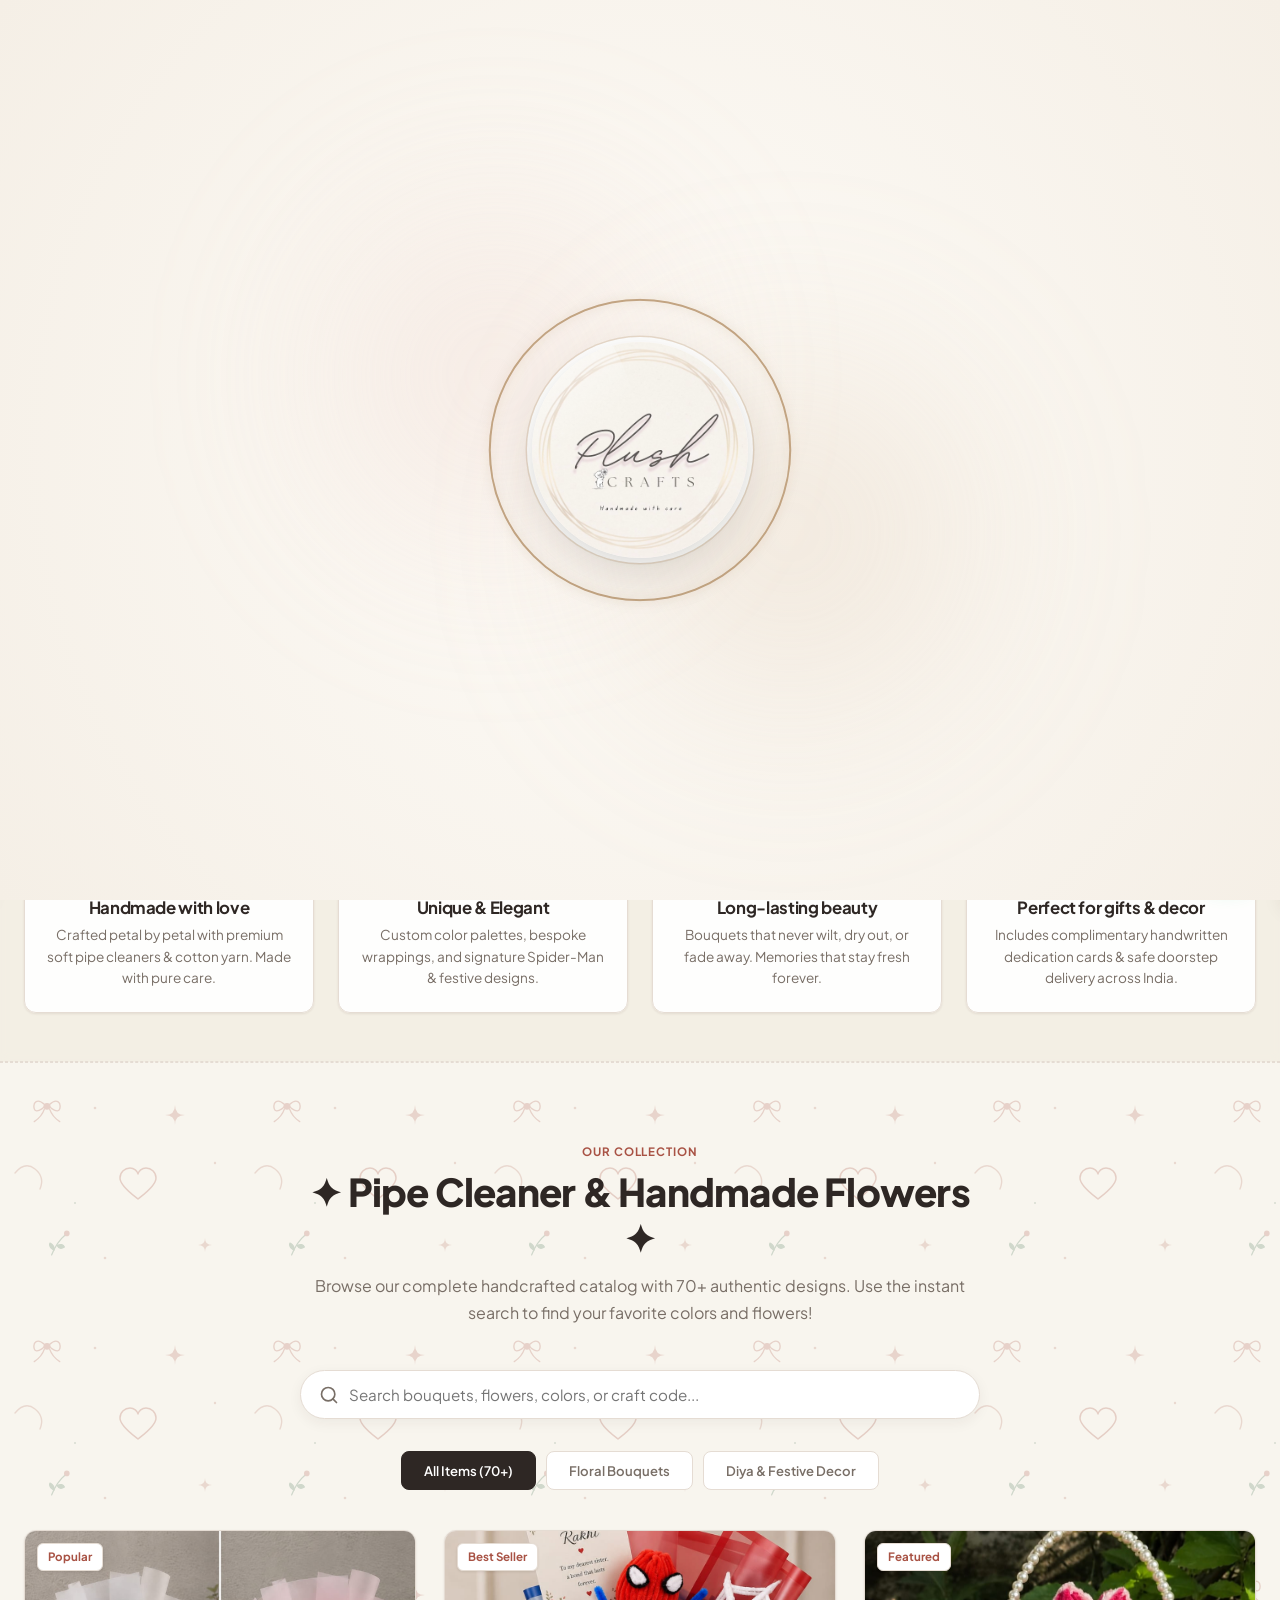
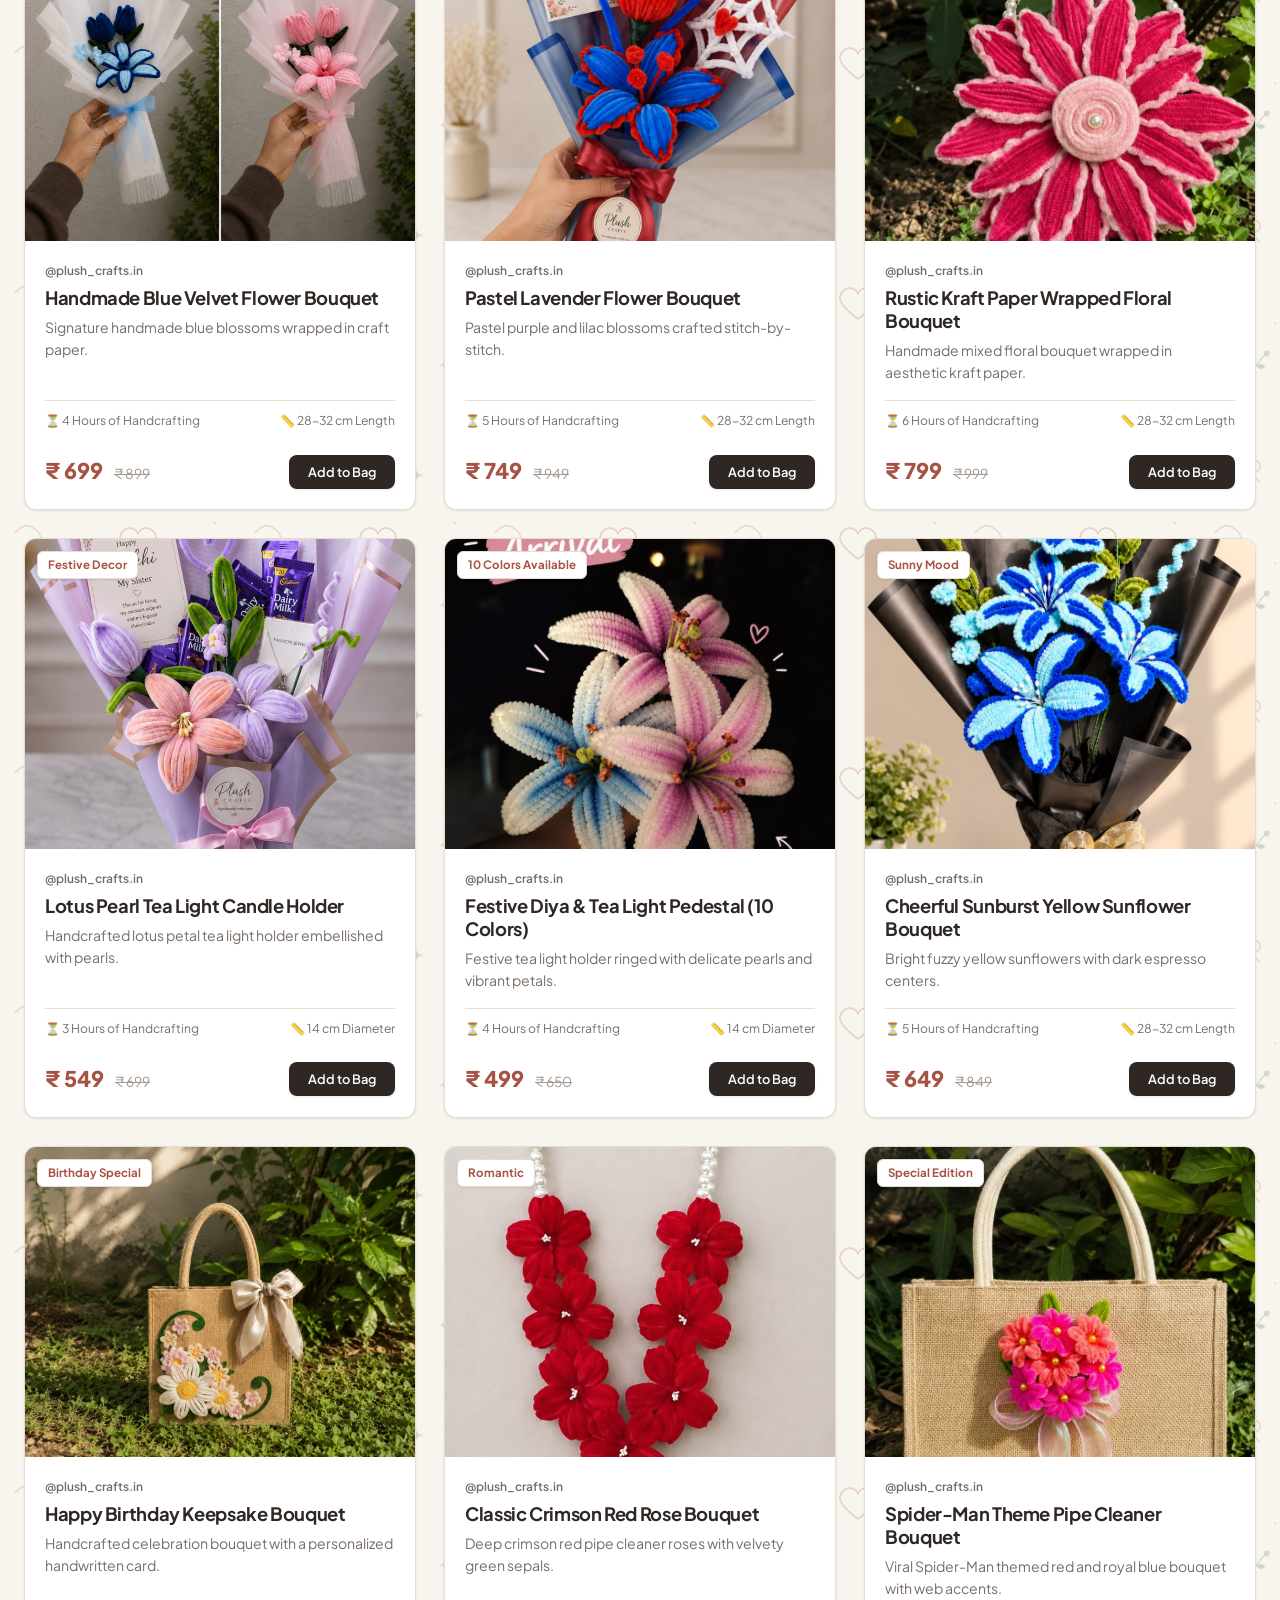
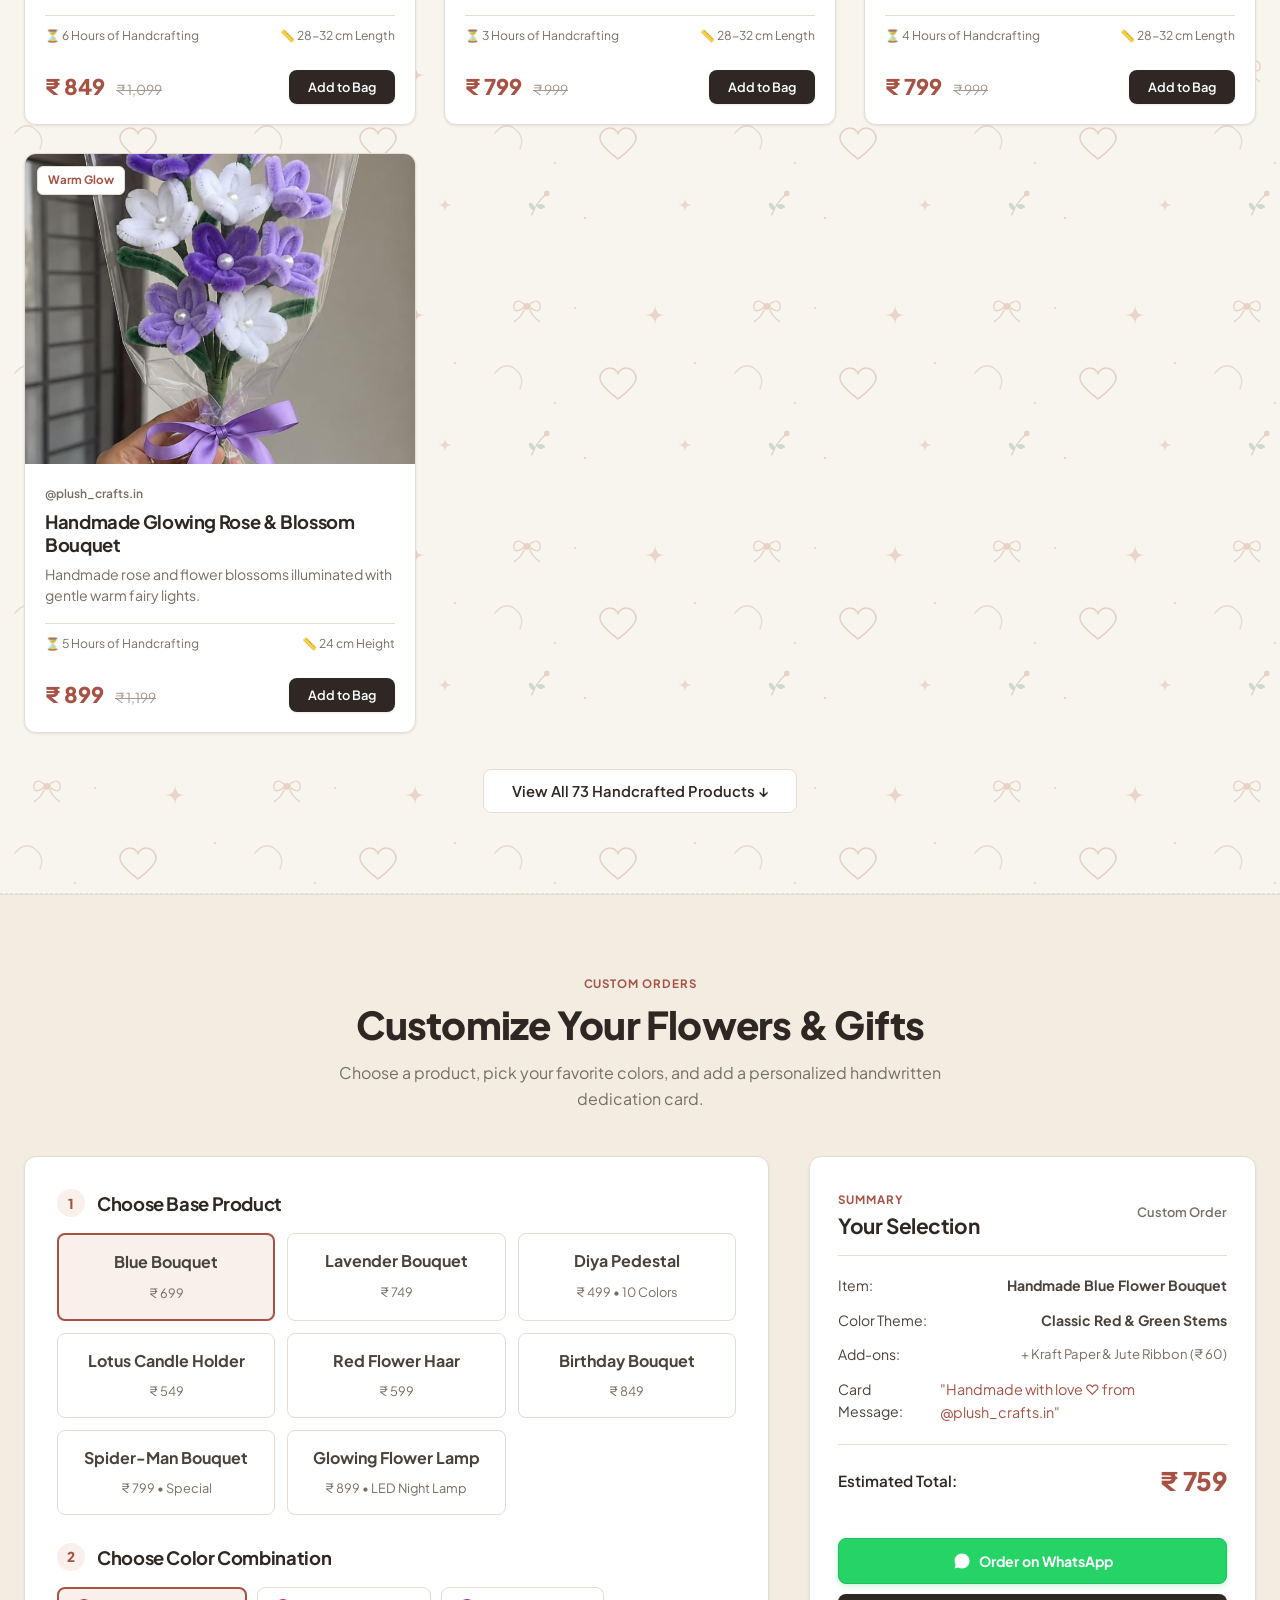
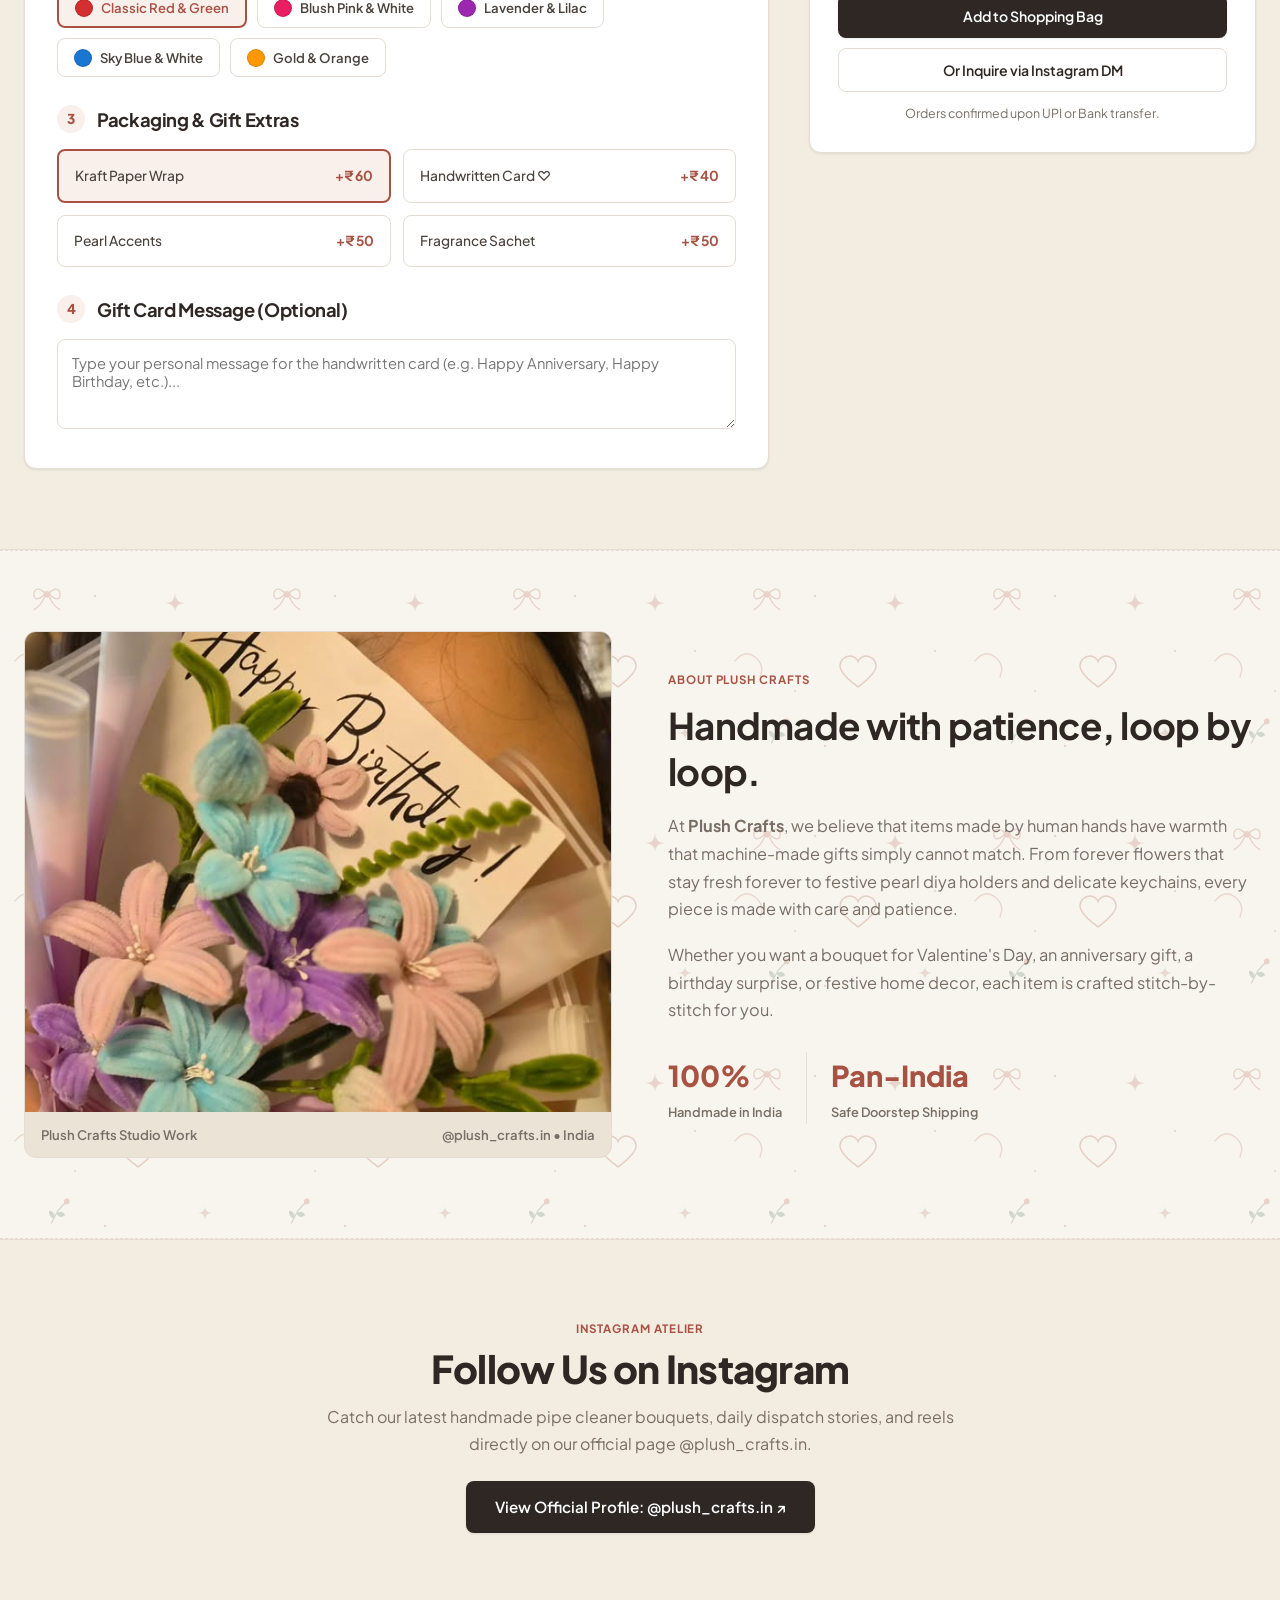
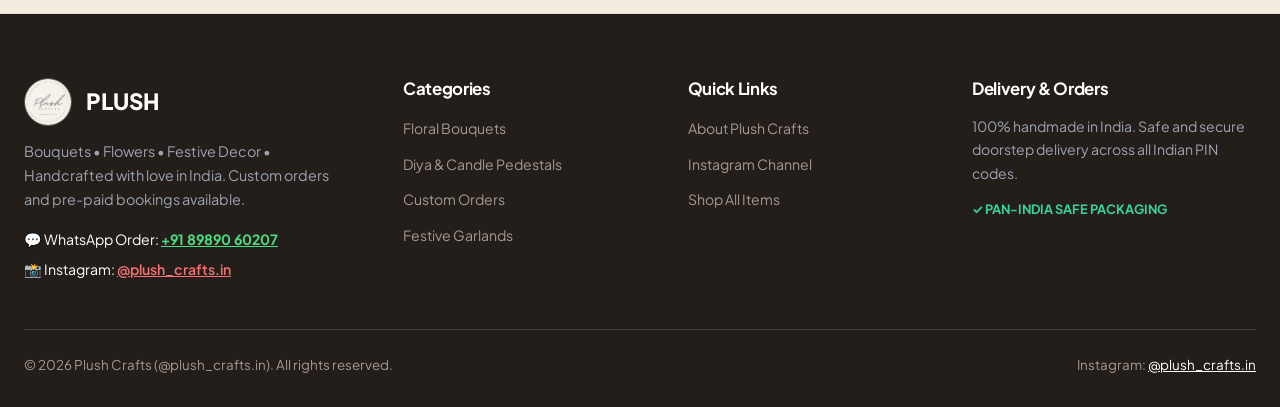
==== commit da2e987f: "Ultra-aesthetic luxury boutique logo reveal animation with golden thread and satin sheen" ====
--- a/index.html
+++ b/index.html
@@ -11,57 +11,35 @@
 </head>
 <body>
 
-  <!-- Creative Blooming Flower Petal Preloader (Pure Logo Artistry — Zero Text) -->
+  <!-- Ultra-Aesthetic Boutique Preloader (Pure Minimal Luxury — Zero Text) -->
   <div id="plushPreloader" class="plush-preloader" aria-label="Plush Crafts">
-    <!-- Ambient Radiance Aura -->
-    <div class="preloader-backdrop-glow"></div>
-
-    <!-- Soft Golden Floating Fireflies -->
-    <div class="preloader-floating-orbs">
-      <span class="firefly f-1"></span>
-      <span class="firefly f-2"></span>
-      <span class="firefly f-3"></span>
-      <span class="firefly f-4"></span>
-      <span class="firefly f-5"></span>
-      <span class="firefly f-6"></span>
-    </div>
-
-    <!-- The 3D Blooming Flower Stage -->
-    <div class="preloader-bloom-theater">
-      <!-- Outer Velvet Flower Petals (Blooming at 8 Angles) -->
-      <div class="flower-petals-outer">
-        <div class="petal-outer po-1"></div>
-        <div class="petal-outer po-2"></div>
-        <div class="petal-outer po-3"></div>
-        <div class="petal-outer po-4"></div>
-        <div class="petal-outer po-5"></div>
-        <div class="petal-outer po-6"></div>
-        <div class="petal-outer po-7"></div>
-        <div class="petal-outer po-8"></div>
-      </div>
-
-      <!-- Inner Golden Flower Petals (Offset by 22.5deg) -->
-      <div class="flower-petals-inner">
-        <div class="petal-inner pi-1"></div>
-        <div class="petal-inner pi-2"></div>
-        <div class="petal-inner pi-3"></div>
-        <div class="petal-inner pi-4"></div>
-        <div class="petal-inner pi-5"></div>
-        <div class="petal-inner pi-6"></div>
-        <div class="petal-inner pi-7"></div>
-        <div class="petal-inner pi-8"></div>
-      </div>
-
-      <!-- Rotating Golden Stitched Orbit Ring -->
-      <svg class="flower-orbit-svg" viewBox="0 0 360 360">
-        <circle cx="180" cy="180" r="170" class="orbit-glow-path" />
-        <circle cx="180" cy="180" r="170" class="orbit-dash-path" />
+    <!-- Soft Golden-Hour Sunlight Blur Glows -->
+    <div class="aesthetic-glow-bg">
+      <div class="glow-orb orb-1"></div>
+      <div class="glow-orb orb-2"></div>
+    </div>
+
+    <!-- Central Aesthetic Logo Showcase -->
+    <div class="aesthetic-stage">
+      <!-- Concentric Whispering Silk Ripples -->
+      <div class="silk-ripple ripple-1"></div>
+      <div class="silk-ripple ripple-2"></div>
+
+      <!-- Golden Hairline Stitch Halo (SVG Circle Draw) -->
+      <svg class="golden-halo-svg" viewBox="0 0 260 260">
+        <circle cx="130" cy="130" r="122" class="halo-guide-track" />
+        <circle cx="130" cy="130" r="122" class="halo-draw-thread" />
       </svg>
 
-      <!-- Center Logo Medallion Core -->
-      <div class="preloader-logo-core">
-        <img src="assets/images/plush_official_logo.png" alt="Plush Crafts" class="preloader-logo-img" />
-        <div class="logo-prism-gleam"></div>
+      <!-- Dainty Twinkling Star Glints -->
+      <div class="aesthetic-star-glint glint-1">✦</div>
+      <div class="aesthetic-star-glint glint-2">✦</div>
+      <div class="aesthetic-star-glint glint-3">✦</div>
+
+      <!-- Luxury Porcelain Logo Medallion -->
+      <div class="aesthetic-medallion">
+        <img src="assets/images/plush_official_logo.png" alt="Plush Crafts" class="aesthetic-logo-img" />
+        <div class="satin-light-sheen"></div>
       </div>
     </div>
   </div>
--- a/styles.css
+++ b/styles.css
@@ -128,7 +128,7 @@
   inset: 0;
   width: 100vw;
   height: 100vh;
-  background-color: var(--color-canvas);
+  background: radial-gradient(circle at center, #FDFBF7 0%, #F5EFE6 100%);
   z-index: 999999;
   display: flex;
   align-items: center;
@@ -146,212 +146,191 @@
   pointer-events: none;
 }
 
-/* Ambient Breathing Aura */
-.preloader-backdrop-glow {
-  position: absolute;
-  width: 600px;
-  height: 600px;
-  border-radius: 50%;
-  background: radial-gradient(circle, rgba(168, 82, 68, 0.22) 0%, rgba(194, 164, 130, 0.15) 38%, rgba(248, 245, 238, 0) 70%);
-  animation: auraBreatheSoft 4.5s ease-in-out infinite;
-  pointer-events: none;
-  z-index: 1;
-}
-
-@keyframes auraBreatheSoft {
-  0%, 100% { transform: scale(0.92); opacity: 0.65; }
-  50% { transform: scale(1.22); opacity: 1; }
-}
-
-/* Soft Golden Floating Fireflies */
-.preloader-floating-orbs {
+/* ===================================================================
+ * AESTHETIC BOUTIQUE PRELOADER (Ultra-Clean, Minimal Luxury — Zero Text)
+ * =================================================================== */
+.aesthetic-glow-bg {
   position: absolute;
   inset: 0;
   pointer-events: none;
-  z-index: 2;
   overflow: hidden;
-}
-
-.firefly {
+  z-index: 1;
+}
+
+.glow-orb {
   position: absolute;
-  width: 8px;
-  height: 8px;
   border-radius: 50%;
-  background: radial-gradient(circle, #FFE4B5 10%, rgba(194, 164, 130, 0.8) 60%, transparent 100%);
-  box-shadow: 0 0 10px rgba(194, 164, 130, 0.9), 0 0 20px rgba(168, 82, 68, 0.5);
-  opacity: 0;
-  animation: fireflyFloat 4.8s ease-in-out infinite;
-}
-
-.f-1 { left: 22%; top: 72%; animation-delay: 0.3s; transform: scale(1.2); }
-.f-2 { left: 76%; top: 68%; animation-delay: 1.1s; transform: scale(0.9); }
-.f-3 { left: 30%; top: 28%; animation-delay: 2.0s; transform: scale(1.4); }
-.f-4 { left: 72%; top: 32%; animation-delay: 0.7s; transform: scale(0.8); }
-.f-5 { left: 50%; top: 82%; animation-delay: 1.7s; transform: scale(1.1); }
-.f-6 { left: 16%; top: 48%; animation-delay: 2.6s; transform: scale(1.3); }
-
-@keyframes fireflyFloat {
-  0% { transform: translateY(20px) scale(0.5); opacity: 0; }
-  30% { opacity: 0.9; }
-  70% { opacity: 0.9; }
-  100% { transform: translateY(-70px) scale(1.2); opacity: 0; }
-}
-
-/* The 3D Blooming Flower Stage */
-.preloader-bloom-theater {
+  filter: blur(85px);
+  opacity: 0.55;
+  animation: orbDrift 8s ease-in-out infinite alternate;
+}
+
+.orb-1 {
+  width: 480px;
+  height: 480px;
+  background: radial-gradient(circle, rgba(232, 200, 190, 0.7) 0%, rgba(248, 245, 238, 0) 70%);
+  top: 15%;
+  left: 20%;
+  animation-delay: 0s;
+}
+
+.orb-2 {
+  width: 520px;
+  height: 520px;
+  background: radial-gradient(circle, rgba(212, 185, 155, 0.6) 0%, rgba(248, 245, 238, 0) 70%);
+  bottom: 12%;
+  right: 18%;
+  animation-delay: -4s;
+}
+
+@keyframes orbDrift {
+  0% { transform: translate(0, 0) scale(0.95); opacity: 0.45; }
+  100% { transform: translate(30px, -25px) scale(1.1); opacity: 0.65; }
+}
+
+/* Central Stage */
+.aesthetic-stage {
   position: relative;
-  width: 320px;
-  height: 320px;
+  width: 300px;
+  height: 300px;
   display: flex;
   align-items: center;
   justify-content: center;
   z-index: 10;
 }
 
-/* Flower Petals Layers */
-.flower-petals-outer,
-.flower-petals-inner {
+/* Concentric Whispering Silk Ripples */
+.silk-ripple {
   position: absolute;
   inset: 0;
-  display: flex;
-  align-items: center;
-  justify-content: center;
+  border-radius: 50%;
+  border: 1px solid rgba(194, 164, 130, 0.38);
   pointer-events: none;
-}
-
-/* Outer Velvet Terracotta Petals */
-.petal-outer {
+  opacity: 0;
+  transform: scale(0.85);
+  animation: silkRipplePulse 3.4s cubic-bezier(0.2, 0.8, 0.4, 1) infinite;
+}
+
+.ripple-1 { animation-delay: 0.7s; }
+.ripple-2 { animation-delay: 1.9s; }
+
+@keyframes silkRipplePulse {
+  0% {
+    transform: scale(0.85);
+    opacity: 0;
+    border-color: rgba(194, 164, 130, 0.5);
+  }
+  30% {
+    opacity: 0.75;
+  }
+  100% {
+    transform: scale(1.42);
+    opacity: 0;
+    border-color: rgba(194, 164, 130, 0);
+  }
+}
+
+/* Golden Hairline Stitch Halo */
+.golden-halo-svg {
   position: absolute;
-  width: 68px;
-  height: 120px;
-  border-radius: 50% 50% 50% 50% / 65% 65% 35% 35%;
-  background: linear-gradient(to top, rgba(168, 82, 68, 0.9) 0%, rgba(212, 139, 126, 0.7) 60%, rgba(248, 245, 238, 0.3) 100%);
-  box-shadow: 0 4px 16px rgba(168, 82, 68, 0.22);
-  transform-origin: center bottom;
-  opacity: 0;
-  animation: petalBloomOuter 1.4s cubic-bezier(0.34, 1.56, 0.64, 1) forwards;
-}
-
-.po-1 { --rot: 0deg;   animation-delay: 0.20s; }
-.po-2 { --rot: 45deg;  animation-delay: 0.26s; }
-.po-3 { --rot: 90deg;  animation-delay: 0.32s; }
-.po-4 { --rot: 135deg; animation-delay: 0.38s; }
-.po-5 { --rot: 180deg; animation-delay: 0.44s; }
-.po-6 { --rot: 225deg; animation-delay: 0.50s; }
-.po-7 { --rot: 270deg; animation-delay: 0.56s; }
-.po-8 { --rot: 315deg; animation-delay: 0.62s; }
-
-@keyframes petalBloomOuter {
-  0% {
-    transform: rotate(var(--rot)) translateY(0px) scale(0.15);
-    opacity: 0;
-  }
-  60% {
-    opacity: 0.88;
-  }
-  100% {
-    transform: rotate(var(--rot)) translateY(-95px) scale(1);
-    opacity: 0.85;
-  }
-}
-
-/* Inner Golden Champagne Petals (Offset by 22.5deg) */
-.petal-inner {
-  position: absolute;
-  width: 52px;
-  height: 95px;
-  border-radius: 50% 50% 50% 50% / 65% 65% 35% 35%;
-  background: linear-gradient(to top, rgba(194, 164, 130, 0.85) 0%, rgba(232, 214, 203, 0.65) 65%, rgba(255, 255, 255, 0.4) 100%);
-  box-shadow: 0 2px 10px rgba(194, 164, 130, 0.25);
-  transform-origin: center bottom;
-  opacity: 0;
-  animation: petalBloomInner 1.4s cubic-bezier(0.34, 1.56, 0.64, 1) forwards;
-}
-
-.pi-1 { --rot: 22.5deg;  animation-delay: 0.35s; }
-.pi-2 { --rot: 67.5deg;  animation-delay: 0.41s; }
-.pi-3 { --rot: 112.5deg; animation-delay: 0.47s; }
-.pi-4 { --rot: 157.5deg; animation-delay: 0.53s; }
-.pi-5 { --rot: 202.5deg; animation-delay: 0.59s; }
-.pi-6 { --rot: 247.5deg; animation-delay: 0.65s; }
-.pi-7 { --rot: 292.5deg; animation-delay: 0.71s; }
-.pi-8 { --rot: 337.5deg; animation-delay: 0.77s; }
-
-@keyframes petalBloomInner {
-  0% {
-    transform: rotate(var(--rot)) translateY(0px) scale(0.15);
-    opacity: 0;
-  }
-  60% {
-    opacity: 0.95;
-  }
-  100% {
-    transform: rotate(var(--rot)) translateY(-80px) scale(1);
-    opacity: 0.9;
-  }
-}
-
-/* Rotating Golden Stitched Orbit Ring */
-.flower-orbit-svg {
-  position: absolute;
-  inset: -15px;
-  width: calc(100% + 30px);
-  height: calc(100% + 30px);
+  inset: -10px;
+  width: calc(100% + 20px);
+  height: calc(100% + 20px);
   pointer-events: none;
-  animation: orbitRingSlowSpin 30s linear infinite;
-}
-
-.orbit-glow-path {
+  transform: rotate(-90deg);
+  z-index: 15;
+}
+
+.halo-guide-track {
   fill: none;
-  stroke: rgba(229, 220, 211, 0.45);
-  stroke-width: 1;
-}
-
-.orbit-dash-path {
+  stroke: rgba(194, 164, 130, 0.16);
+  stroke-width: 1.2;
+}
+
+.halo-draw-thread {
   fill: none;
   stroke: #C2A482;
-  stroke-width: 2.2;
-  stroke-dasharray: 8 14;
+  stroke-width: 1.6;
   stroke-linecap: round;
-}
-
-@keyframes orbitRingSlowSpin {
-  from { transform: rotate(0deg); }
-  to { transform: rotate(360deg); }
-}
-
-/* Center Logo Medallion Core */
-.preloader-logo-core {
+  stroke-dasharray: 767;
+  stroke-dashoffset: 767;
+  animation: drawHaloThread 1.8s cubic-bezier(0.25, 1, 0.5, 1) 0.3s forwards;
+  filter: drop-shadow(0 0 4px rgba(194, 164, 130, 0.5));
+}
+
+@keyframes drawHaloThread {
+  0% { stroke-dashoffset: 767; }
+  100% { stroke-dashoffset: 0; }
+}
+
+/* Dainty Twinkling Star Glints */
+.aesthetic-star-glint {
+  position: absolute;
+  color: #C2A482;
+  font-family: serif;
+  user-select: none;
+  pointer-events: none;
+  z-index: 16;
+  opacity: 0;
+  text-shadow: 0 0 6px rgba(194, 164, 130, 0.6);
+  animation: starTwinkle 2.5s ease-in-out infinite;
+}
+
+.glint-1 {
+  top: 10%;
+  right: 12%;
+  font-size: 15px;
+  animation-delay: 0.6s;
+}
+
+.glint-2 {
+  bottom: 14%;
+  left: 14%;
+  font-size: 11px;
+  animation-delay: 1.3s;
+}
+
+.glint-3 {
+  top: 22%;
+  left: 14%;
+  font-size: 9px;
+  animation-delay: 2.0s;
+}
+
+@keyframes starTwinkle {
+  0%, 100% {
+    transform: scale(0.3) rotate(0deg);
+    opacity: 0;
+  }
+  45%, 55% {
+    transform: scale(1.15) rotate(45deg);
+    opacity: 0.85;
+  }
+}
+
+/* Luxury Porcelain Logo Medallion */
+.aesthetic-medallion {
   position: relative;
-  width: 220px;
-  height: 220px;
+  width: 216px;
+  height: 216px;
   border-radius: 50%;
   overflow: hidden;
   display: flex;
   align-items: center;
   justify-content: center;
-  box-shadow: 0 18px 45px rgba(46, 39, 36, 0.18), 0 0 40px rgba(168, 82, 68, 0.15);
-  border: 4px solid #FFFFFF;
   background: #FAF7F2;
+  box-shadow:
+    0 18px 45px rgba(46, 39, 36, 0.12),
+    0 4px 12px rgba(46, 39, 36, 0.05),
+    0 0 0 5px rgba(255, 255, 255, 0.95),
+    0 0 0 6.5px rgba(194, 164, 130, 0.32);
   z-index: 20;
-  animation: coreBloomPop 1.3s cubic-bezier(0.34, 1.56, 0.64, 1) 0.25s both,
-             coreGentleBreathe 4s ease-in-out 1.6s infinite;
-}
-
-@media (max-width: 480px) {
-  .preloader-bloom-theater { width: 280px; height: 280px; }
-  .preloader-logo-core { width: 185px; height: 185px; }
-  @keyframes petalBloomOuter {
-    0% { transform: rotate(var(--rot)) translateY(0px) scale(0.15); opacity: 0; }
-    100% { transform: rotate(var(--rot)) translateY(-82px) scale(0.9); opacity: 0.85; }
-  }
-  @keyframes petalBloomInner {
-    0% { transform: rotate(var(--rot)) translateY(0px) scale(0.15); opacity: 0; }
-    100% { transform: rotate(var(--rot)) translateY(-68px) scale(0.9); opacity: 0.9; }
-  }
-}
-
-.preloader-logo-img {
+  animation:
+    medallionFocusIn 1.35s cubic-bezier(0.22, 1, 0.36, 1) 0.15s both,
+    medallionFloat 4.2s ease-in-out 1.5s infinite;
+}
+
+.aesthetic-logo-img {
   width: 100%;
   height: 100%;
   object-fit: cover;
@@ -359,61 +338,79 @@
   border-radius: 50%;
 }
 
-@keyframes coreBloomPop {
+@keyframes medallionFocusIn {
   0% {
     opacity: 0;
-    transform: scale(0.5) rotate(-10deg);
-    filter: blur(8px);
-  }
-  70% {
+    transform: scale(0.9);
+    filter: blur(14px) brightness(1.08);
+  }
+  65% {
     opacity: 1;
-    transform: scale(1.06) rotate(2deg);
-    filter: blur(0px);
+    filter: blur(1px) brightness(1.02);
   }
   100% {
     opacity: 1;
-    transform: scale(1) rotate(0deg);
-    filter: blur(0px);
-  }
-}
-
-@keyframes coreGentleBreathe {
+    transform: scale(1);
+    filter: blur(0px) brightness(1);
+  }
+}
+
+@keyframes medallionFloat {
   0%, 100% {
     transform: translateY(0px) scale(1);
-    box-shadow: 0 18px 45px rgba(46, 39, 36, 0.18), 0 0 40px rgba(168, 82, 68, 0.15);
+    box-shadow:
+      0 18px 45px rgba(46, 39, 36, 0.12),
+      0 4px 12px rgba(46, 39, 36, 0.05),
+      0 0 0 5px rgba(255, 255, 255, 0.95),
+      0 0 0 6.5px rgba(194, 164, 130, 0.32);
   }
   50% {
-    transform: translateY(-8px) scale(1.025);
-    box-shadow: 0 24px 55px rgba(46, 39, 36, 0.22), 0 0 55px rgba(168, 82, 68, 0.28);
-  }
-}
-
-/* Glass Light Gleam Sweeping Across the Finished Medallion */
-.logo-prism-gleam {
+    transform: translateY(-6px) scale(1.015);
+    box-shadow:
+      0 24px 55px rgba(46, 39, 36, 0.16),
+      0 6px 16px rgba(46, 39, 36, 0.08),
+      0 0 0 5px rgba(255, 255, 255, 0.95),
+      0 0 0 6.5px rgba(194, 164, 130, 0.45);
+  }
+}
+
+/* Liquid Satin Light Sheen */
+.satin-light-sheen {
   position: absolute;
-  top: -60%;
-  left: -160%;
-  width: 220%;
-  height: 220%;
+  top: -50%;
+  left: -150%;
+  width: 200%;
+  height: 200%;
   border-radius: 50%;
   background: linear-gradient(
-    115deg,
-    rgba(255, 255, 255, 0) 38%,
-    rgba(255, 255, 255, 0.45) 48%,
-    rgba(255, 255, 255, 0.95) 50%,
-    rgba(255, 255, 255, 0.45) 52%,
+    118deg,
+    rgba(255, 255, 255, 0) 36%,
+    rgba(255, 255, 255, 0.42) 48%,
+    rgba(255, 255, 255, 0.88) 50%,
+    rgba(255, 255, 255, 0.42) 52%,
     rgba(255, 255, 255, 0) 64%
   );
   transform: rotate(25deg);
-  animation: gleamPrismSweep 2.8s ease-in-out 1.2s infinite;
+  animation: satinSheenGlide 2.8s ease-in-out 1.1s infinite;
   pointer-events: none;
-  z-index: 30;
-}
-
-@keyframes gleamPrismSweep {
-  0% { left: -160%; opacity: 0; }
-  20% { opacity: 1; }
-  65%, 100% { left: 160%; opacity: 0; }
+  z-index: 25;
+}
+
+@keyframes satinSheenGlide {
+  0% { left: -150%; opacity: 0; }
+  18% { opacity: 0.95; }
+  60%, 100% { left: 150%; opacity: 0; }
+}
+
+@media (max-width: 480px) {
+  .aesthetic-stage {
+    width: 250px;
+    height: 250px;
+  }
+  .aesthetic-medallion {
+    width: 180px;
+    height: 180px;
+  }
 }
 
 /* Navbar Logo Animation */
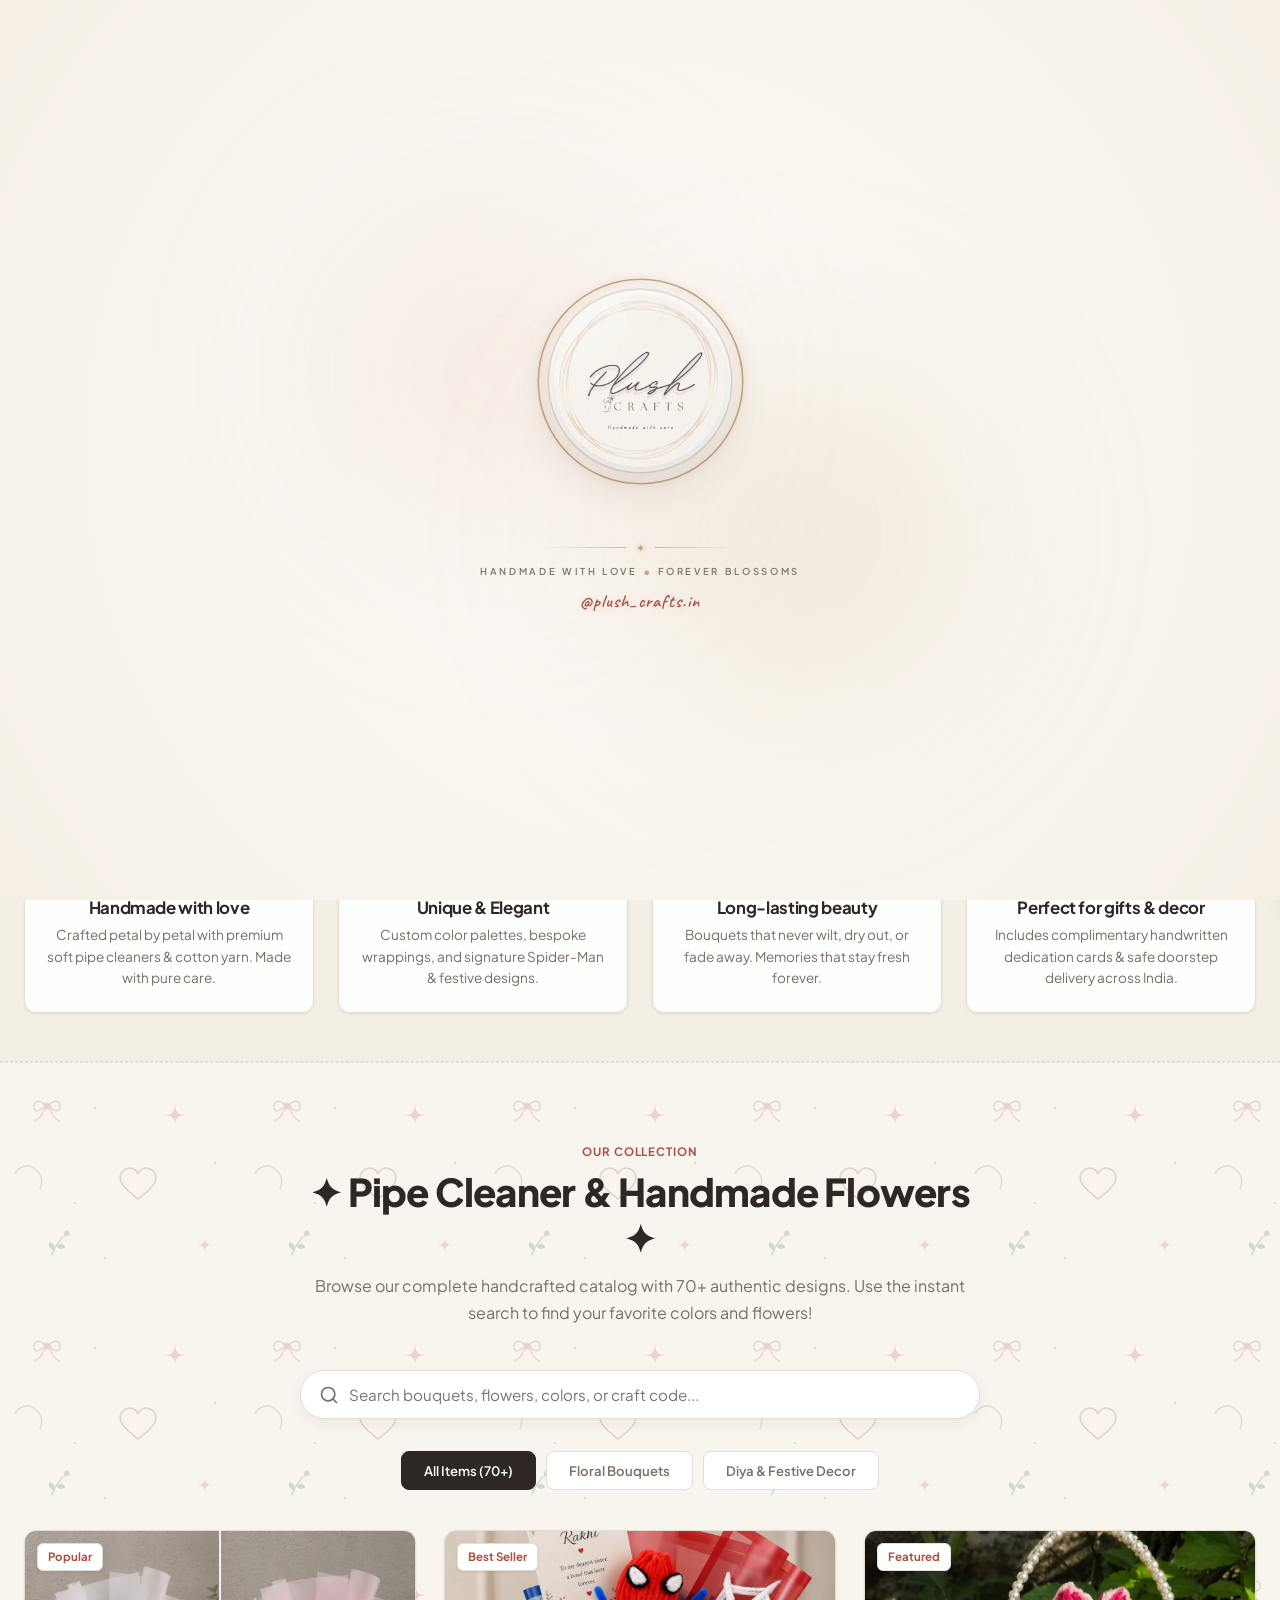
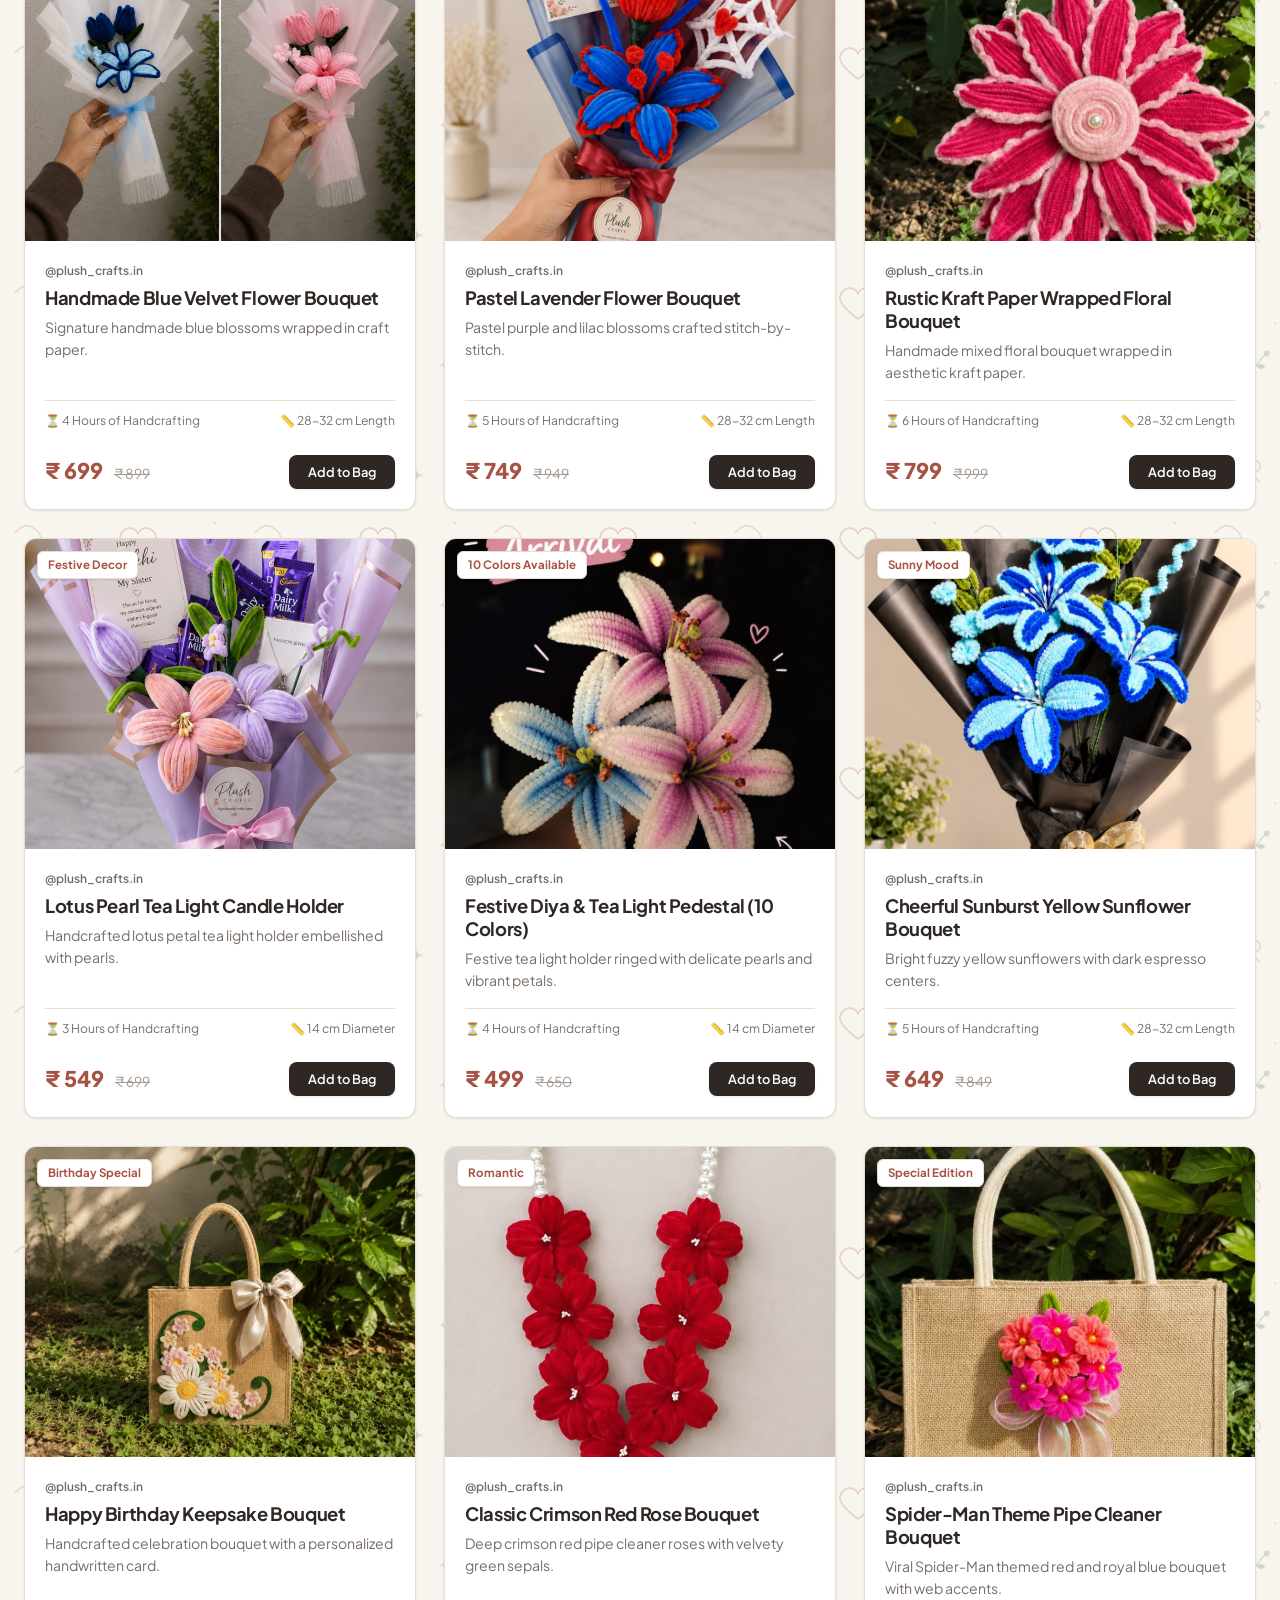
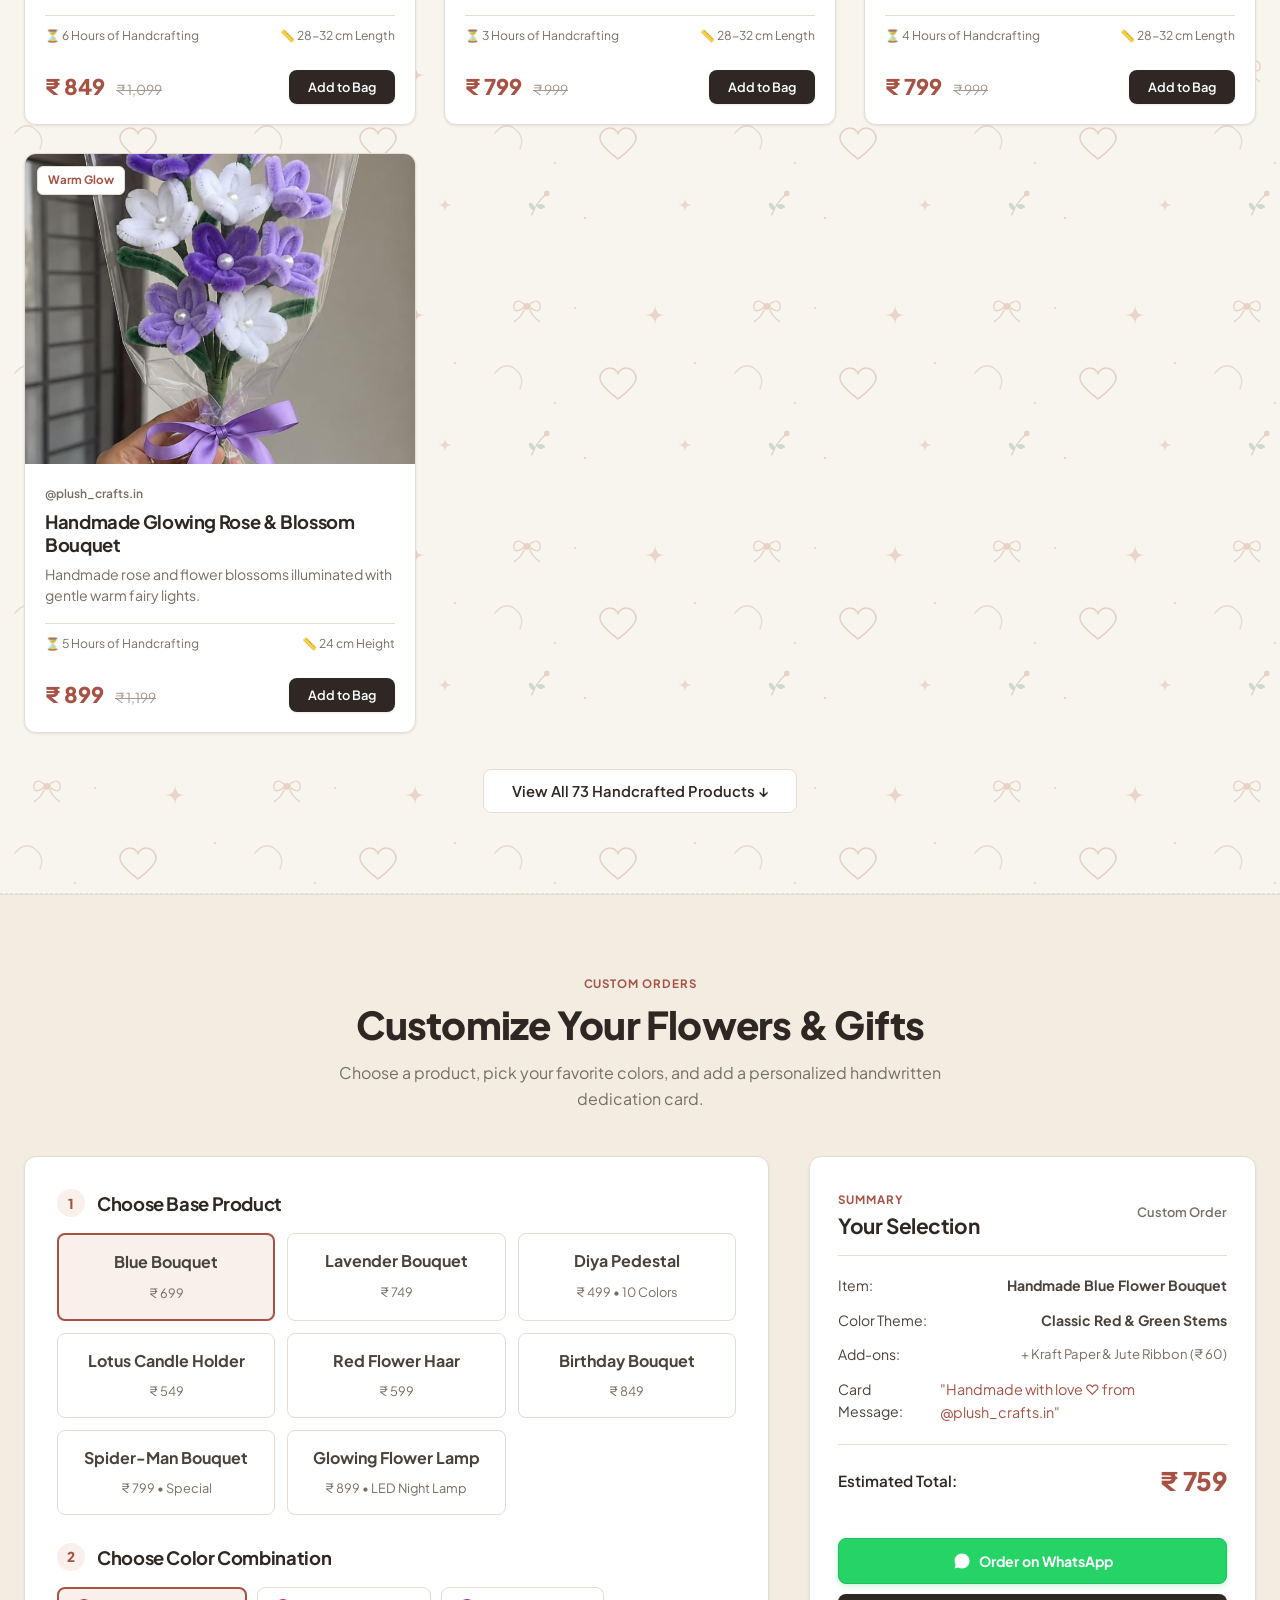
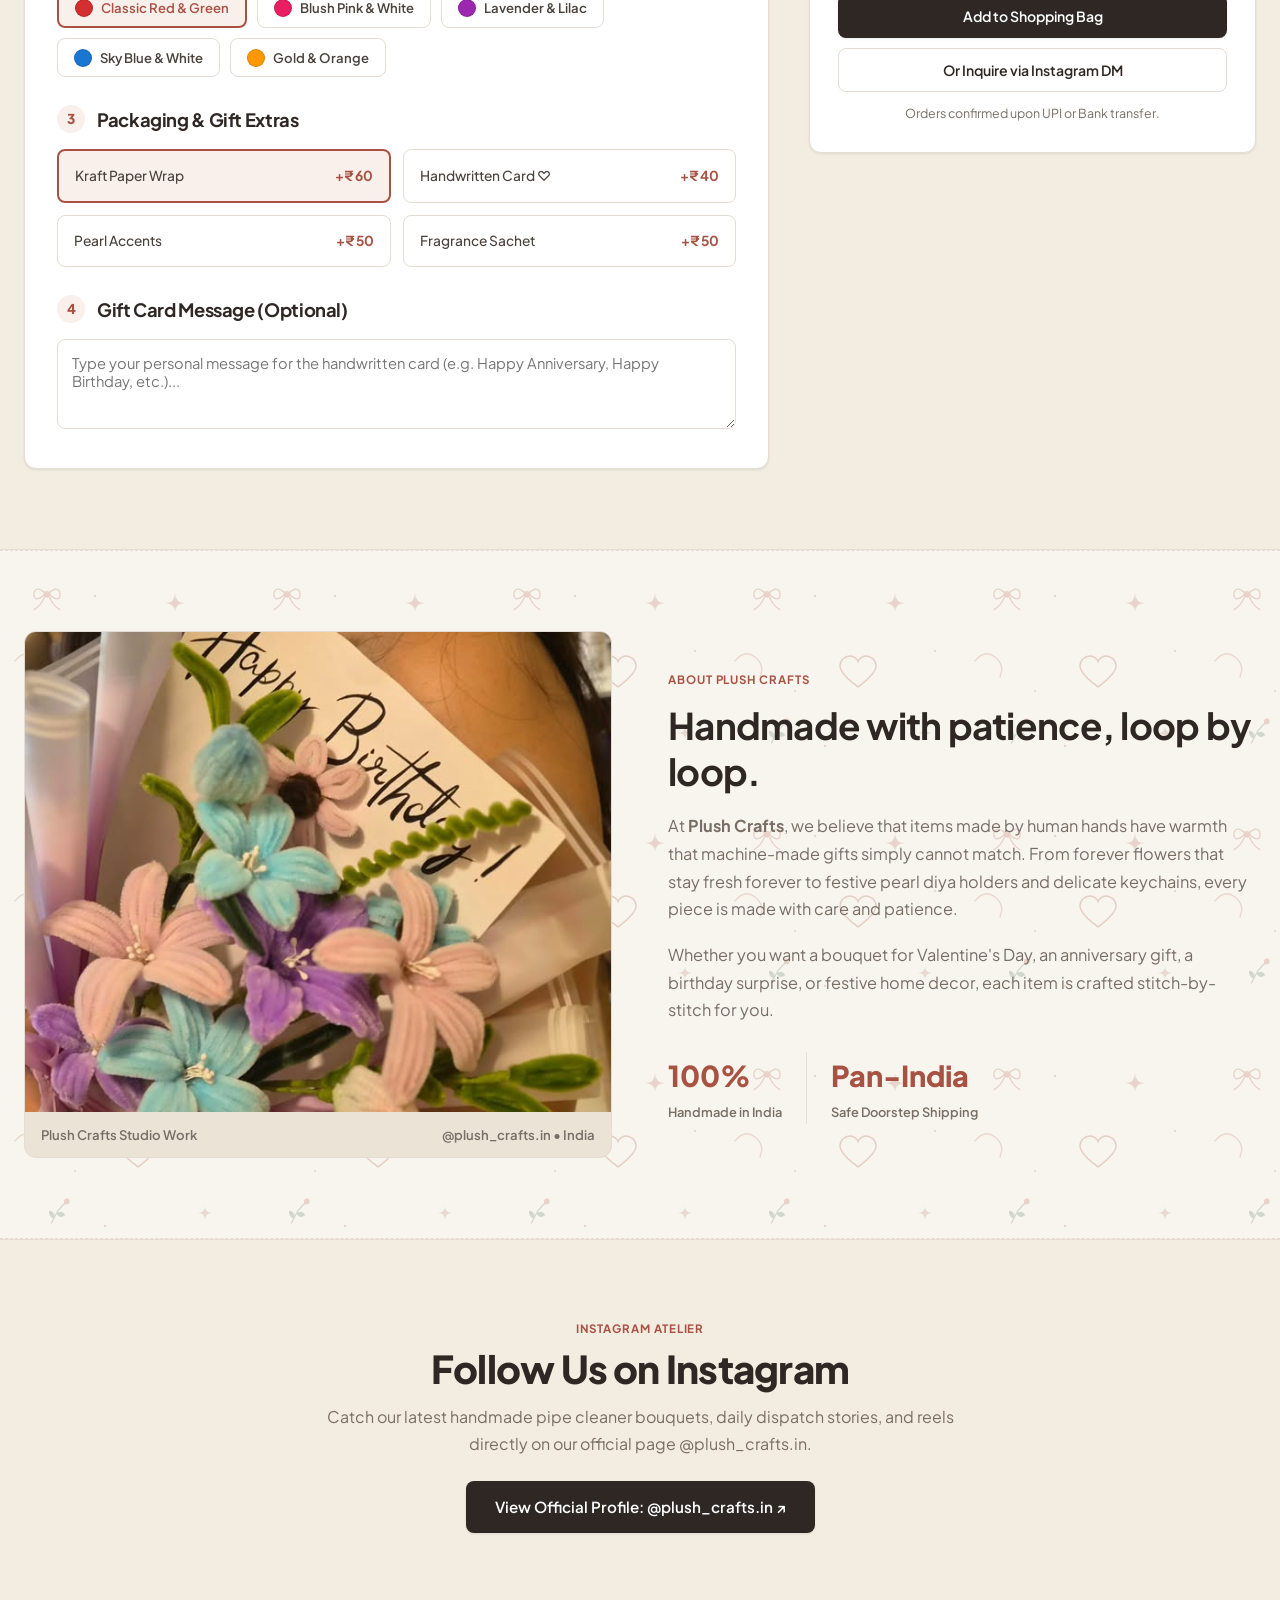
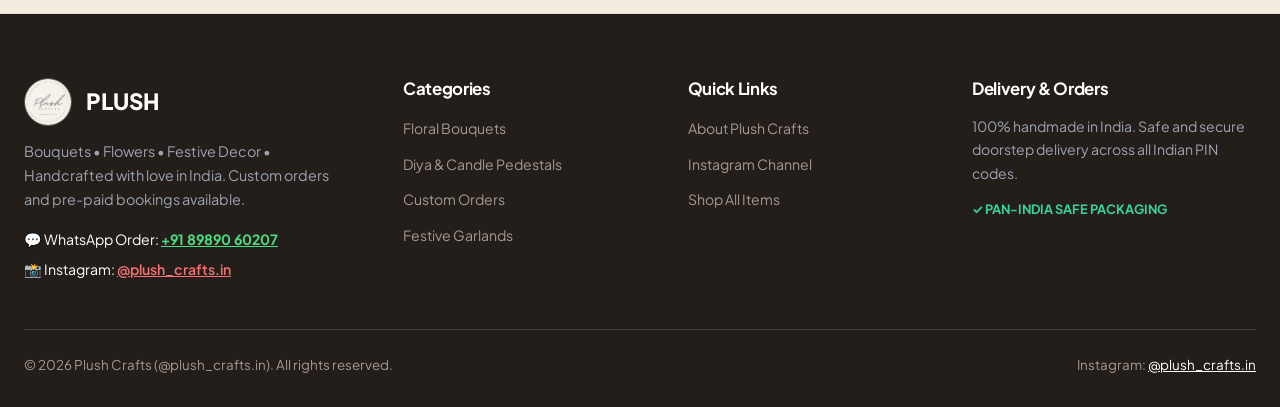
==== commit 81896ddc: "Elevate preloader animation with haute editorial typography and craft wording reveal" ====
--- a/index.html
+++ b/index.html
@@ -11,35 +11,60 @@
 </head>
 <body>
 
-  <!-- Ultra-Aesthetic Boutique Preloader (Pure Minimal Luxury — Zero Text) -->
-  <div id="plushPreloader" class="plush-preloader" aria-label="Plush Crafts">
+  <!-- Ultra-Aesthetic Boutique Preloader (Haute Logo & Craft Typography) -->
+  <div id="plushPreloader" class="plush-preloader" aria-label="Plush Crafts Atelier">
     <!-- Soft Golden-Hour Sunlight Blur Glows -->
     <div class="aesthetic-glow-bg">
       <div class="glow-orb orb-1"></div>
       <div class="glow-orb orb-2"></div>
     </div>
 
-    <!-- Central Aesthetic Logo Showcase -->
+    <!-- Central Aesthetic Stage -->
     <div class="aesthetic-stage">
-      <!-- Concentric Whispering Silk Ripples -->
-      <div class="silk-ripple ripple-1"></div>
-      <div class="silk-ripple ripple-2"></div>
-
-      <!-- Golden Hairline Stitch Halo (SVG Circle Draw) -->
-      <svg class="golden-halo-svg" viewBox="0 0 260 260">
-        <circle cx="130" cy="130" r="122" class="halo-guide-track" />
-        <circle cx="130" cy="130" r="122" class="halo-draw-thread" />
-      </svg>
-
-      <!-- Dainty Twinkling Star Glints -->
-      <div class="aesthetic-star-glint glint-1">✦</div>
-      <div class="aesthetic-star-glint glint-2">✦</div>
-      <div class="aesthetic-star-glint glint-3">✦</div>
-
-      <!-- Luxury Porcelain Logo Medallion -->
-      <div class="aesthetic-medallion">
-        <img src="assets/images/plush_official_logo.png" alt="Plush Crafts" class="aesthetic-logo-img" />
-        <div class="satin-light-sheen"></div>
+      <!-- Medallion Showcase Area -->
+      <div class="aesthetic-medallion-box">
+        <!-- Concentric Whispering Silk Ripples -->
+        <div class="silk-ripple ripple-1"></div>
+        <div class="silk-ripple ripple-2"></div>
+
+        <!-- Golden Hairline Stitch Halo (SVG Circle Draw) -->
+        <svg class="golden-halo-svg" viewBox="0 0 240 240">
+          <circle cx="120" cy="120" r="112" class="halo-guide-track" />
+          <circle cx="120" cy="120" r="112" class="halo-draw-thread" />
+        </svg>
+
+        <!-- Dainty Twinkling Star Glints -->
+        <div class="aesthetic-star-glint glint-1">✦</div>
+        <div class="aesthetic-star-glint glint-2">✦</div>
+        <div class="aesthetic-star-glint glint-3">✦</div>
+
+        <!-- Luxury Porcelain Logo Medallion -->
+        <div class="aesthetic-medallion">
+          <img src="assets/images/plush_official_logo.png" alt="Plush Crafts" class="aesthetic-logo-img" />
+          <div class="satin-light-sheen"></div>
+        </div>
+      </div>
+
+      <!-- Haute Editorial Typography & Wording Block -->
+      <div class="aesthetic-brand-wording">
+        <h1 class="aesthetic-brand-title" aria-label="PLUSH">
+          <span class="letter-char" style="--char-idx: 0">P</span>
+          <span class="letter-char" style="--char-idx: 1">L</span>
+          <span class="letter-char" style="--char-idx: 2">U</span>
+          <span class="letter-char" style="--char-idx: 3">S</span>
+          <span class="letter-char" style="--char-idx: 4">H</span>
+        </h1>
+        <div class="aesthetic-wording-divider">
+          <span class="divider-wing wing-left"></span>
+          <span class="divider-sparkle">✦</span>
+          <span class="divider-wing wing-right"></span>
+        </div>
+        <p class="aesthetic-tagline">
+          <span class="tagline-word">HANDMADE WITH LOVE</span>
+          <span class="tagline-dot">•</span>
+          <span class="tagline-word">FOREVER BLOSSOMS</span>
+        </p>
+        <div class="aesthetic-signature-pill">@plush_crafts.in</div>
       </div>
     </div>
   </div>
--- a/styles.css
+++ b/styles.css
@@ -7,7 +7,7 @@
  * ===================================================================
  */
 
-@import url('https://fonts.googleapis.com/css2?family=Caveat:wght@500;600;700&family=Plus+Jakarta+Sans:wght@300;400;500;600;700;800&family=Inter:wght@400;500;600;700&display=swap');
+@import url('https://fonts.googleapis.com/css2?family=Caveat:wght@500;600;700&family=Cormorant+Garamond:wght@400;500;600;700&family=Plus+Jakarta+Sans:wght@300;400;500;600;700;800&family=Inter:wght@400;500;600;700&display=swap');
 
 :root {
   /* =======================================================
@@ -191,18 +191,29 @@
 /* Central Stage */
 .aesthetic-stage {
   position: relative;
-  width: 300px;
-  height: 300px;
-  display: flex;
+  display: flex;
+  flex-direction: column;
   align-items: center;
   justify-content: center;
+  gap: 18px;
   z-index: 10;
+  padding: 20px;
+}
+
+/* Medallion Box */
+.aesthetic-medallion-box {
+  position: relative;
+  width: 195px;
+  height: 195px;
+  display: flex;
+  align-items: center;
+  justify-content: center;
 }
 
 /* Concentric Whispering Silk Ripples */
 .silk-ripple {
   position: absolute;
-  inset: 0;
+  inset: -15px;
   border-radius: 50%;
   border: 1px solid rgba(194, 164, 130, 0.38);
   pointer-events: none;
@@ -233,9 +244,9 @@
 /* Golden Hairline Stitch Halo */
 .golden-halo-svg {
   position: absolute;
-  inset: -10px;
-  width: calc(100% + 20px);
-  height: calc(100% + 20px);
+  inset: -12px;
+  width: calc(100% + 24px);
+  height: calc(100% + 24px);
   pointer-events: none;
   transform: rotate(-90deg);
   z-index: 15;
@@ -252,14 +263,14 @@
   stroke: #C2A482;
   stroke-width: 1.6;
   stroke-linecap: round;
-  stroke-dasharray: 767;
-  stroke-dashoffset: 767;
+  stroke-dasharray: 704;
+  stroke-dashoffset: 704;
   animation: drawHaloThread 1.8s cubic-bezier(0.25, 1, 0.5, 1) 0.3s forwards;
   filter: drop-shadow(0 0 4px rgba(194, 164, 130, 0.5));
 }
 
 @keyframes drawHaloThread {
-  0% { stroke-dashoffset: 767; }
+  0% { stroke-dashoffset: 704; }
   100% { stroke-dashoffset: 0; }
 }
 
@@ -277,22 +288,22 @@
 }
 
 .glint-1 {
-  top: 10%;
-  right: 12%;
+  top: 8%;
+  right: 6%;
   font-size: 15px;
   animation-delay: 0.6s;
 }
 
 .glint-2 {
-  bottom: 14%;
-  left: 14%;
+  bottom: 10%;
+  left: 8%;
   font-size: 11px;
   animation-delay: 1.3s;
 }
 
 .glint-3 {
-  top: 22%;
-  left: 14%;
+  top: 18%;
+  left: 10%;
   font-size: 9px;
   animation-delay: 2.0s;
 }
@@ -311,8 +322,8 @@
 /* Luxury Porcelain Logo Medallion */
 .aesthetic-medallion {
   position: relative;
-  width: 216px;
-  height: 216px;
+  width: 172px;
+  height: 172px;
   border-radius: 50%;
   overflow: hidden;
   display: flex;
@@ -402,14 +413,205 @@
   60%, 100% { left: 150%; opacity: 0; }
 }
 
+/* ===================================================================
+ * HAUTE EDITORIAL TYPOGRAPHY & WORDING ANIMATIONS
+ * =================================================================== */
+.aesthetic-brand-wording {
+  display: flex;
+  flex-direction: column;
+  align-items: center;
+  justify-content: center;
+  text-align: center;
+  gap: 5px;
+  z-index: 20;
+}
+
+/* Brand Title: P L U S H */
+.aesthetic-brand-title {
+  font-family: 'Cormorant Garamond', 'Playfair Display', Georgia, serif;
+  font-size: 34px;
+  font-weight: 600;
+  text-transform: uppercase;
+  margin: 0;
+  line-height: 1.1;
+  letter-spacing: 0.42em;
+  text-indent: 0.42em;
+  background: linear-gradient(135deg, #2E2724 0%, #4D3F37 50%, #C2A482 100%);
+  -webkit-background-clip: text;
+  -webkit-text-fill-color: transparent;
+  display: flex;
+  justify-content: center;
+  align-items: center;
+}
+
+.letter-char {
+  display: inline-block;
+  opacity: 0;
+  transform: translateY(14px) scale(0.9);
+  filter: blur(8px);
+  animation: letterAscend 1s cubic-bezier(0.2, 0.8, 0.3, 1) forwards;
+  animation-delay: calc(0.65s + var(--char-idx) * 0.08s);
+}
+
+@keyframes letterAscend {
+  0% {
+    opacity: 0;
+    transform: translateY(14px) scale(0.9);
+    filter: blur(8px);
+  }
+  60% {
+    opacity: 1;
+    filter: blur(0.5px);
+  }
+  100% {
+    opacity: 1;
+    transform: translateY(0px) scale(1);
+    filter: blur(0px);
+  }
+}
+
+/* Subtle Golden Hairline Divider with Starlight */
+.aesthetic-wording-divider {
+  display: flex;
+  align-items: center;
+  justify-content: center;
+  gap: 10px;
+  width: 190px;
+  margin: 3px 0 4px;
+}
+
+.divider-wing {
+  height: 1px;
+  flex: 1;
+  transform: scaleX(0);
+}
+
+.wing-left {
+  background: linear-gradient(to right, transparent, rgba(194, 164, 130, 0.75));
+  transform-origin: right;
+  animation: expandWing 0.9s cubic-bezier(0.2, 0.8, 0.3, 1) 1.05s forwards;
+}
+
+.wing-right {
+  background: linear-gradient(to left, transparent, rgba(194, 164, 130, 0.75));
+  transform-origin: left;
+  animation: expandWing 0.9s cubic-bezier(0.2, 0.8, 0.3, 1) 1.05s forwards;
+}
+
+@keyframes expandWing {
+  0% { transform: scaleX(0); }
+  100% { transform: scaleX(1); }
+}
+
+.divider-sparkle {
+  color: #C2A482;
+  font-size: 11px;
+  line-height: 1;
+  opacity: 0;
+  transform: scale(0.2);
+  text-shadow: 0 0 6px rgba(194, 164, 130, 0.7);
+  animation: sparklePop 0.8s cubic-bezier(0.34, 1.56, 0.64, 1) 1.0s forwards;
+}
+
+@keyframes sparklePop {
+  0% {
+    opacity: 0;
+    transform: scale(0.2) rotate(-45deg);
+  }
+  100% {
+    opacity: 1;
+    transform: scale(1) rotate(0deg);
+  }
+}
+
+/* Artisanal Tagline */
+.aesthetic-tagline {
+  font-family: 'Plus Jakarta Sans', sans-serif;
+  font-size: 9.5px;
+  font-weight: 600;
+  text-transform: uppercase;
+  letter-spacing: 0.28em;
+  margin: 0;
+  color: #786E66;
+  display: flex;
+  align-items: center;
+  gap: 5px;
+  opacity: 0;
+  transform: translateY(8px);
+  filter: blur(4px);
+  animation: taglineFadeIn 0.95s cubic-bezier(0.2, 0.8, 0.3, 1) 1.22s forwards;
+}
+
+.tagline-dot {
+  color: #C2A482;
+  font-size: 12px;
+}
+
+@keyframes taglineFadeIn {
+  0% {
+    opacity: 0;
+    transform: translateY(8px);
+    filter: blur(4px);
+  }
+  100% {
+    opacity: 0.95;
+    transform: translateY(0);
+    filter: blur(0px);
+  }
+}
+
+/* Handwritten Signature Pill */
+.aesthetic-signature-pill {
+  font-family: 'Caveat', cursive;
+  font-size: 18px;
+  font-weight: 600;
+  color: var(--color-brand-rose);
+  letter-spacing: 0.05em;
+  margin-top: 1px;
+  opacity: 0;
+  transform: translateY(6px);
+  filter: drop-shadow(0 1px 3px rgba(168, 82, 68, 0.15));
+  animation: signatureSlideIn 0.9s cubic-bezier(0.2, 0.8, 0.3, 1) 1.4s forwards;
+}
+
+@keyframes signatureSlideIn {
+  0% {
+    opacity: 0;
+    transform: translateY(6px);
+  }
+  100% {
+    opacity: 1;
+    transform: translateY(0);
+  }
+}
+
 @media (max-width: 480px) {
   .aesthetic-stage {
-    width: 250px;
-    height: 250px;
+    gap: 14px;
+    padding: 15px;
+  }
+  .aesthetic-medallion-box {
+    width: 165px;
+    height: 165px;
   }
   .aesthetic-medallion {
-    width: 180px;
-    height: 180px;
+    width: 145px;
+    height: 145px;
+  }
+  .aesthetic-brand-title {
+    font-size: 27px;
+    letter-spacing: 0.36em;
+    text-indent: 0.36em;
+  }
+  .aesthetic-tagline {
+    font-size: 8px;
+    letter-spacing: 0.22em;
+  }
+  .aesthetic-wording-divider {
+    width: 150px;
+  }
+  .aesthetic-signature-pill {
+    font-size: 16px;
   }
 }
 
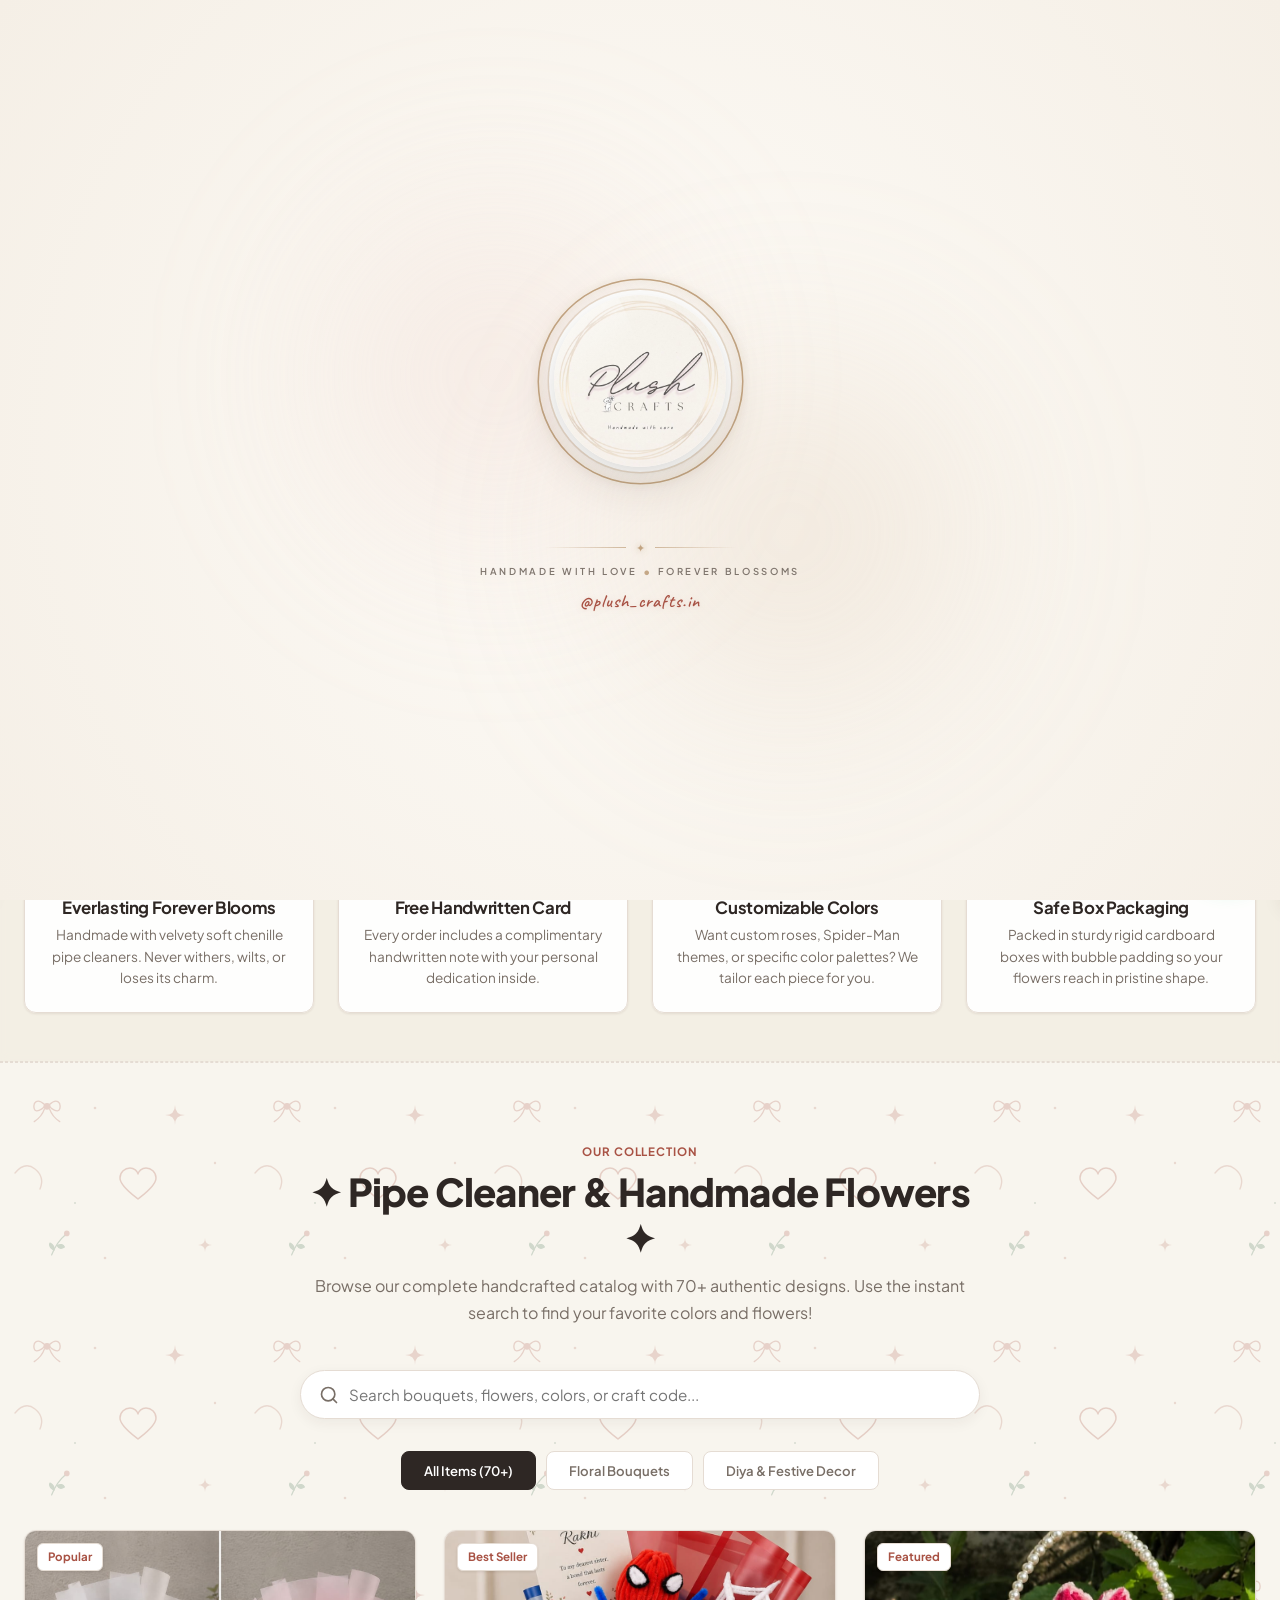
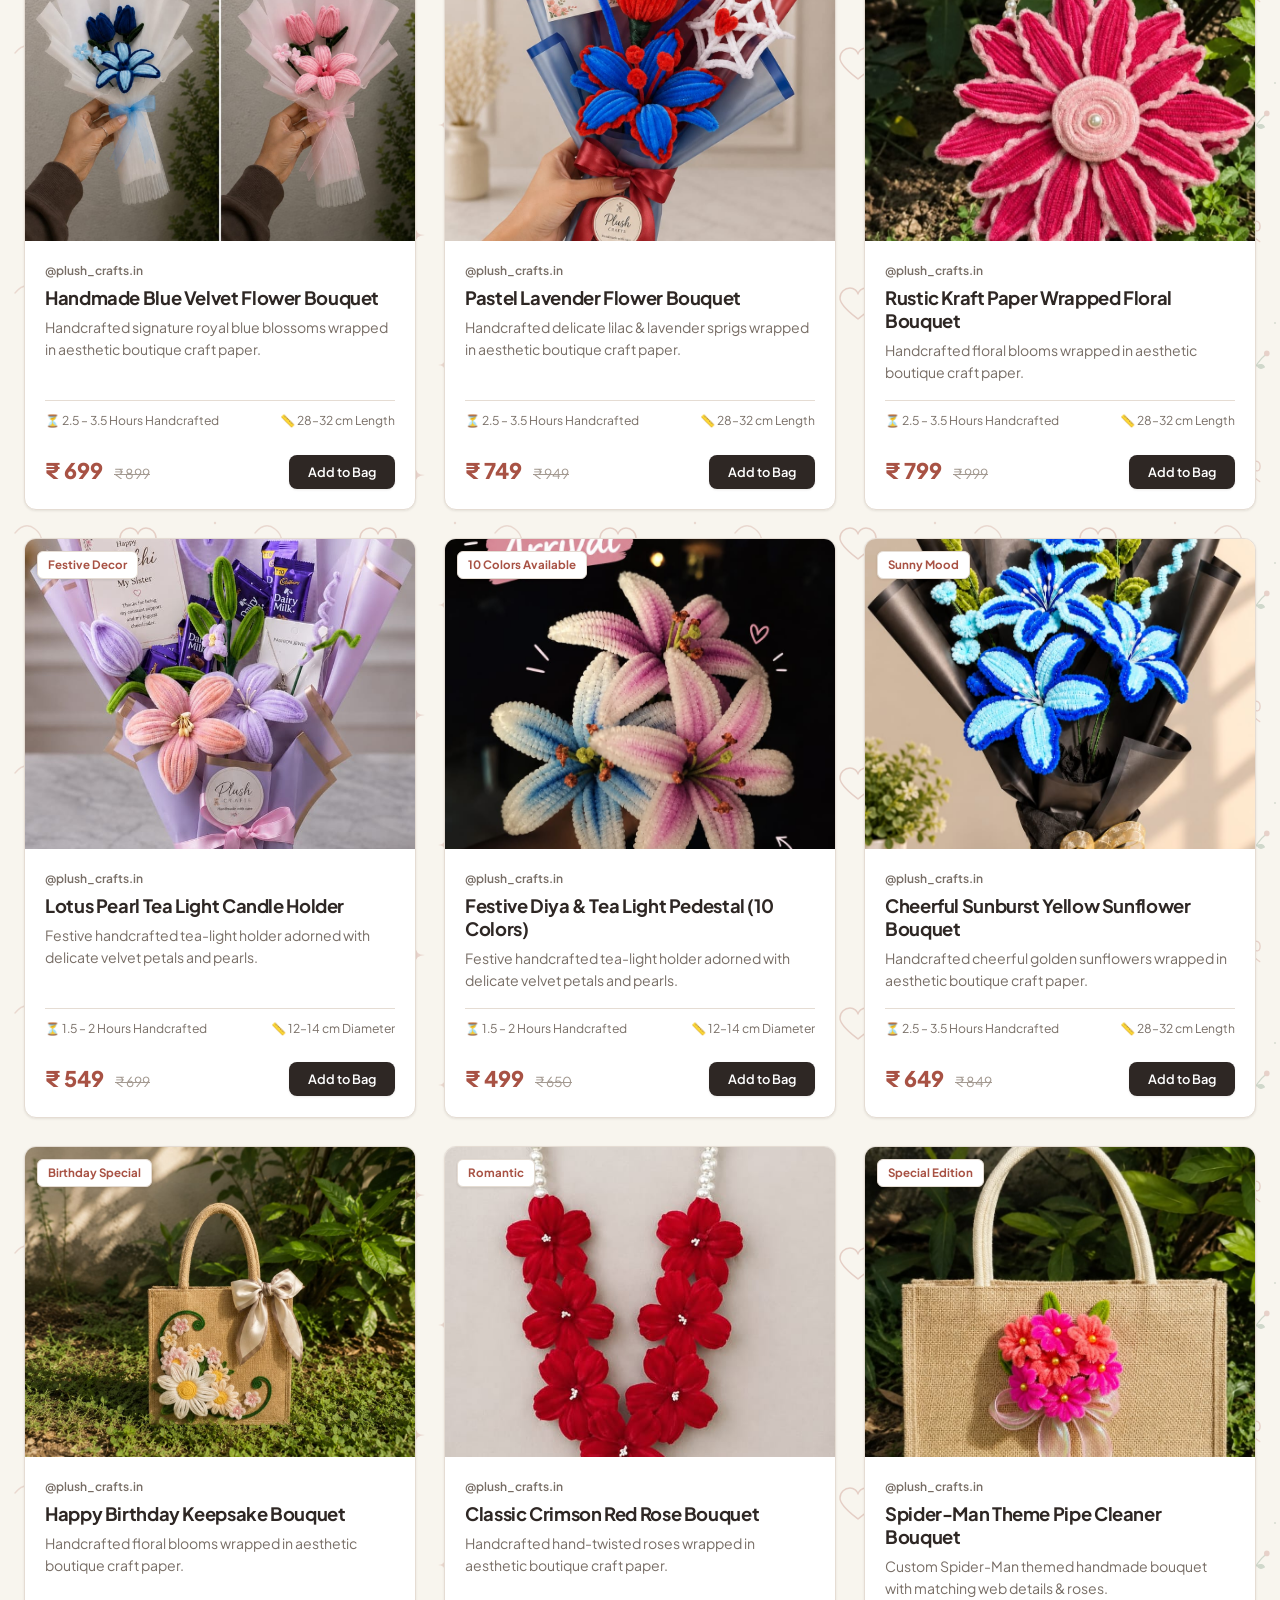
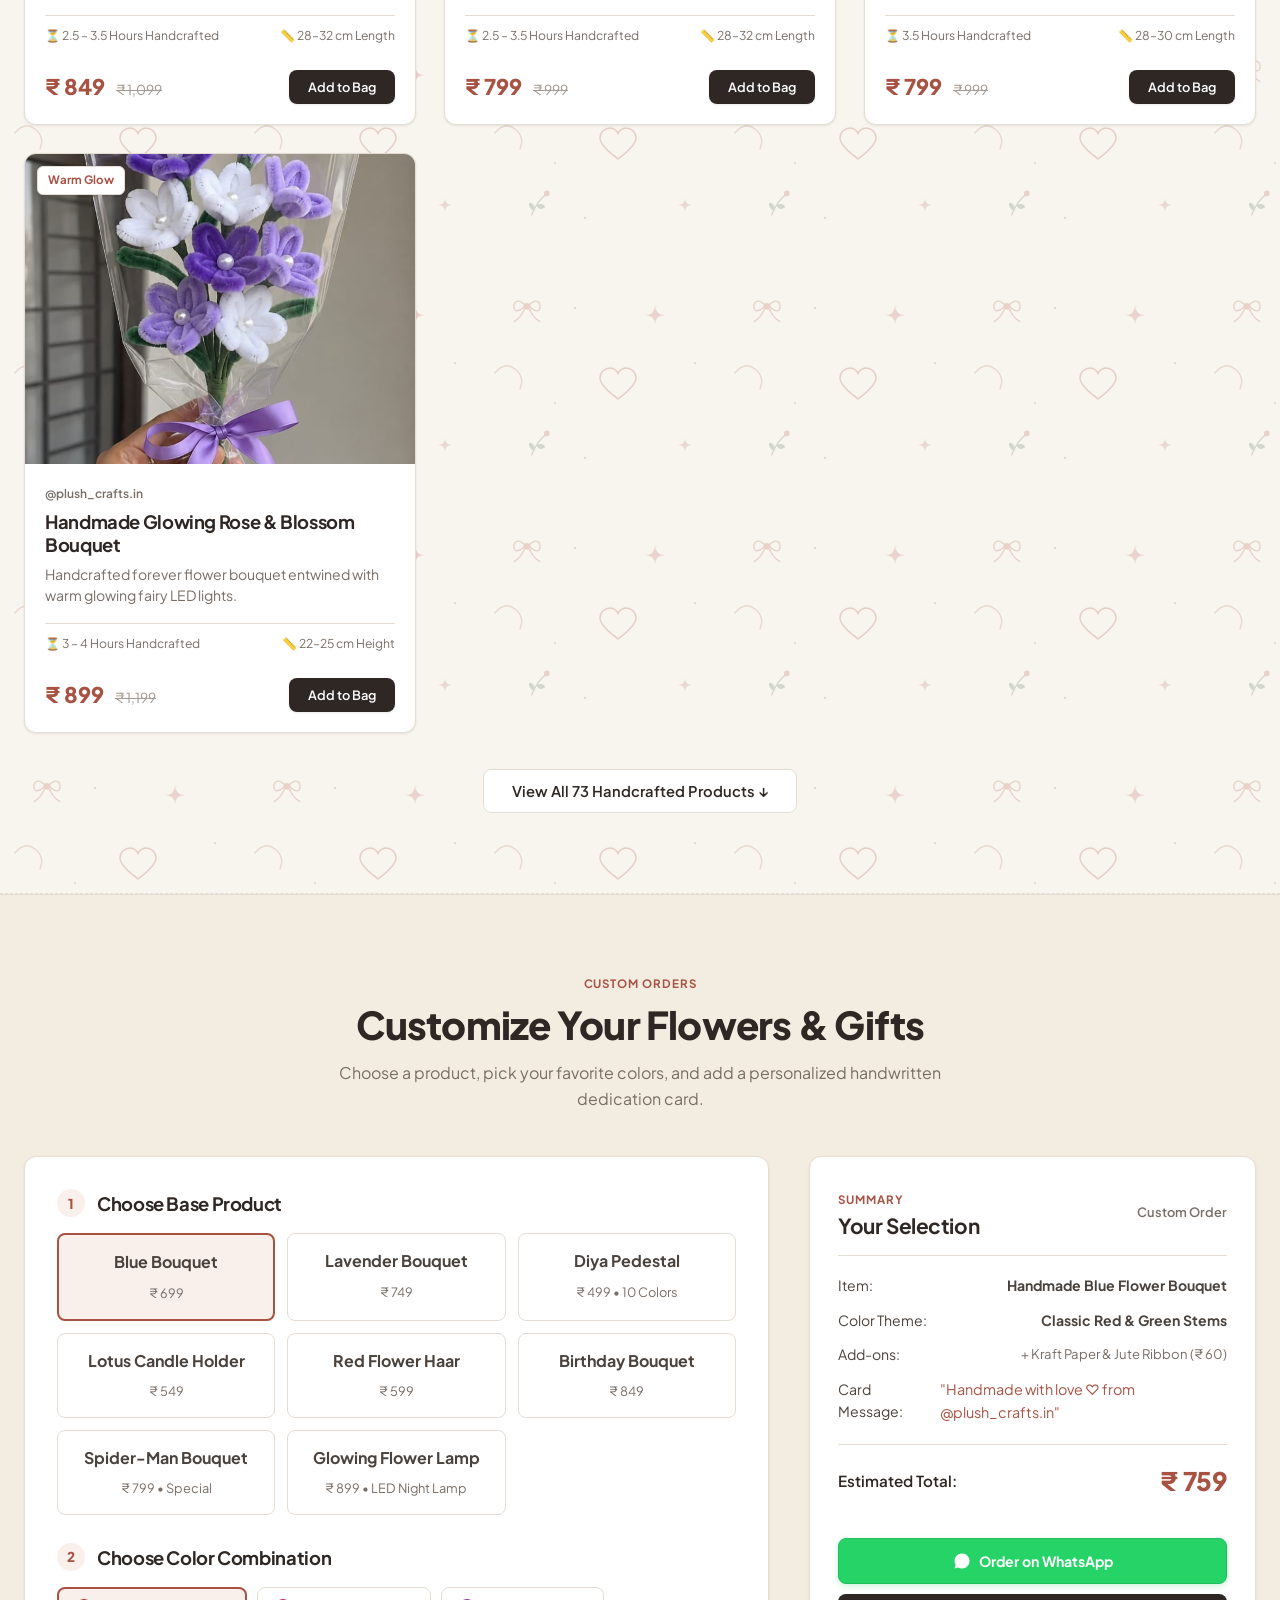
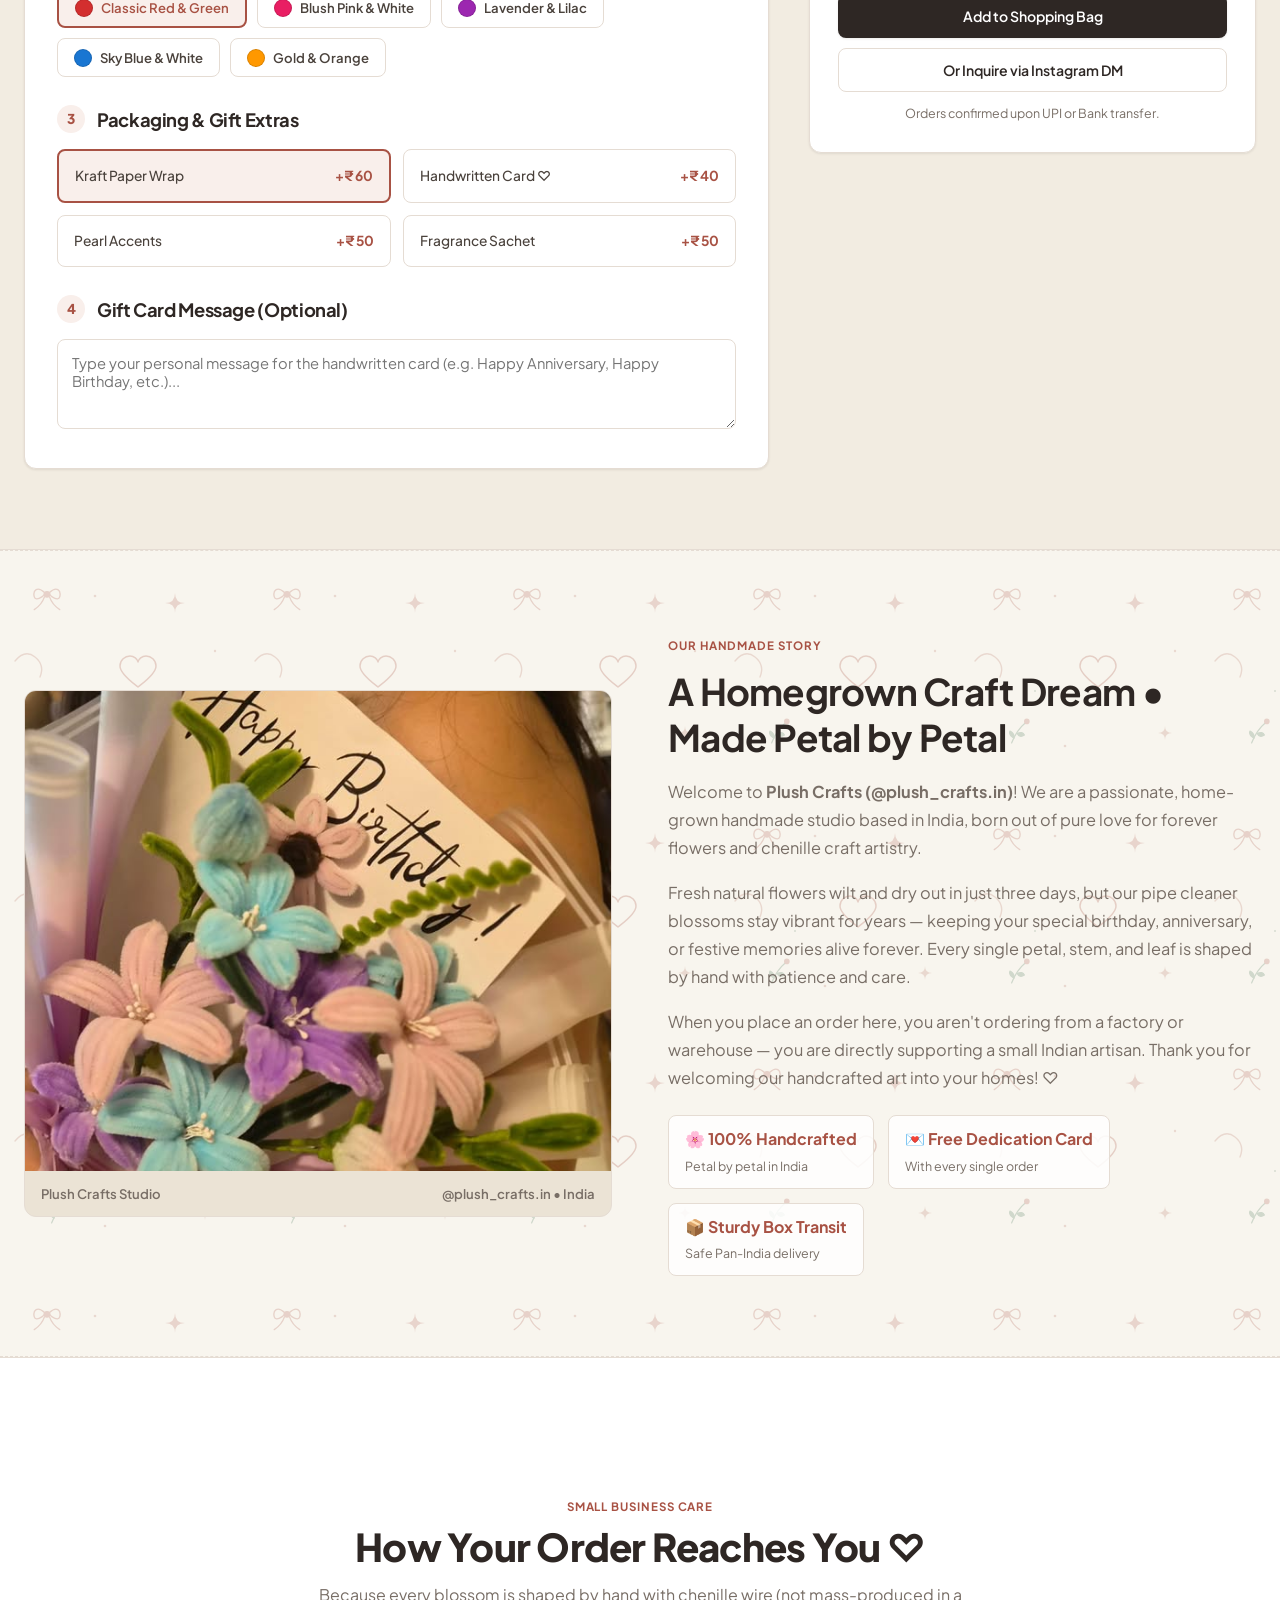
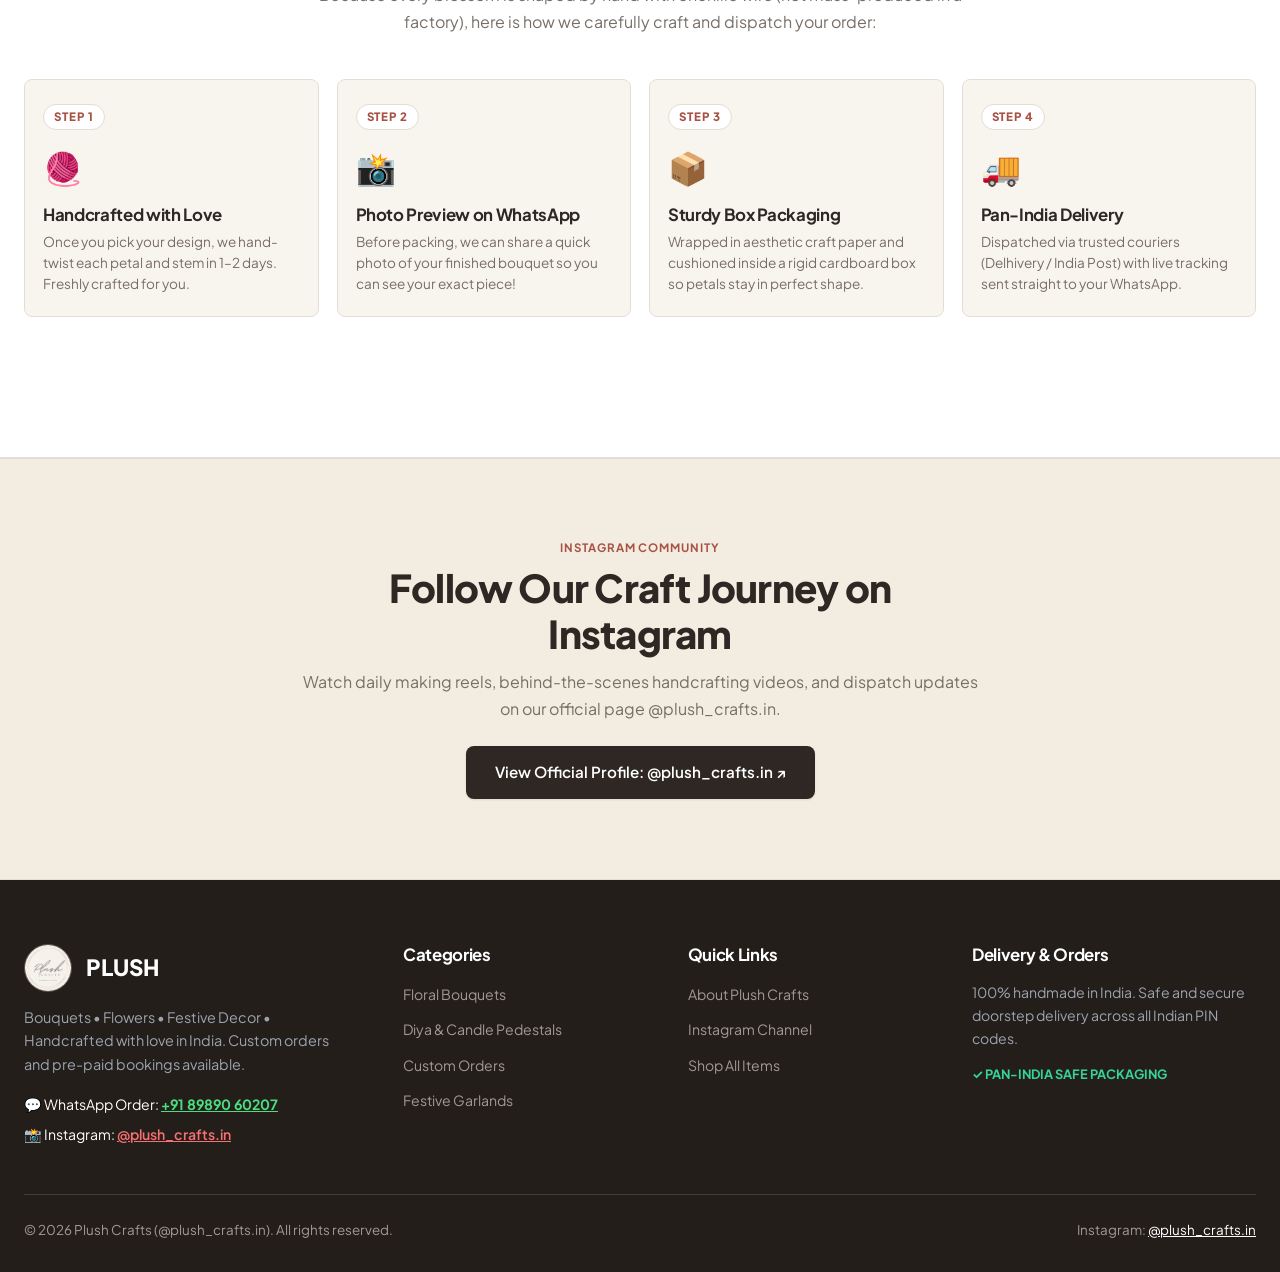
==== commit cfc842d6: "Humanize entire boutique: genuine small-business story, realistic dispatch policy, category-specific" ====
--- a/index.html
+++ b/index.html
@@ -12,7 +12,7 @@
 <body>
 
   <!-- Ultra-Aesthetic Boutique Preloader (Haute Logo & Craft Typography) -->
-  <div id="plushPreloader" class="plush-preloader" aria-label="Plush Crafts Atelier">
+  <div id="plushPreloader" class="plush-preloader" aria-label="Plush Crafts Handmade Studio">
     <!-- Soft Golden-Hour Sunlight Blur Glows -->
     <div class="aesthetic-glow-bg">
       <div class="glow-orb orb-1"></div>
@@ -77,7 +77,7 @@
         <img src="assets/images/plush_official_logo.png" alt="Plush Crafts Official Monogram" class="brand-logo-img" />
         <div class="brand-text-block">
           <span class="brand-title-plush">PLUSH</span>
-          <span class="brand-subtitle-craft">Plush Crafts Atelier</span>
+          <span class="brand-subtitle-craft">Handmade Flower Studio</span>
         </div>
       </a>
 
@@ -246,28 +246,28 @@
     </div>
   </section>
 
-  <!-- Core Values - 4 Aesthetic Pillars -->
-  <section class="editorial-values" aria-label="Why Plush Crafts">
+  <!-- Genuine Small-Batch Craft Studio Promises -->
+  <section class="editorial-values" aria-label="Our Small Business Promise">
     <div class="values-grid">
       <div class="value-item-card">
-        <div class="value-icon-bubble">🍃</div>
-        <h3 class="value-title">Handmade with love</h3>
-        <p class="value-desc">Crafted petal by petal with premium soft pipe cleaners & cotton yarn. Made with pure care.</p>
+        <div class="value-icon-bubble">🌸</div>
+        <h3 class="value-title">Everlasting Forever Blooms</h3>
+        <p class="value-desc">Handmade with velvety soft chenille pipe cleaners. Never withers, wilts, or loses its charm.</p>
       </div>
       <div class="value-item-card">
-        <div class="value-icon-bubble">🌸</div>
-        <h3 class="value-title">Unique & Elegant</h3>
-        <p class="value-desc">Custom color palettes, bespoke wrappings, and signature Spider-Man & festive designs.</p>
+        <div class="value-icon-bubble">💌</div>
+        <h3 class="value-title">Free Handwritten Card</h3>
+        <p class="value-desc">Every order includes a complimentary handwritten note with your personal dedication inside.</p>
       </div>
       <div class="value-item-card">
-        <div class="value-icon-bubble">🤍</div>
-        <h3 class="value-title">Long-lasting beauty</h3>
-        <p class="value-desc">Bouquets that never wilt, dry out, or fade away. Memories that stay fresh forever.</p>
+        <div class="value-icon-bubble">🎨</div>
+        <h3 class="value-title">Customizable Colors</h3>
+        <p class="value-desc">Want custom roses, Spider-Man themes, or specific color palettes? We tailor each piece for you.</p>
       </div>
       <div class="value-item-card">
-        <div class="value-icon-bubble">🎁</div>
-        <h3 class="value-title">Perfect for gifts & decor</h3>
-        <p class="value-desc">Includes complimentary handwritten dedication cards & safe doorstep delivery across India.</p>
+        <div class="value-icon-bubble">📦</div>
+        <h3 class="value-title">Safe Box Packaging</h3>
+        <p class="value-desc">Packed in sturdy rigid cardboard boxes with bubble padding so your flowers reach in pristine shape.</p>
       </div>
     </div>
   </section>
@@ -501,49 +501,96 @@
     </div>
   </section>
 
-  <!-- About Us Section with Dedicated Craft Doodle Background -->
+  <!-- About Us Section: Real Home-Grown Handmade Dream Story -->
   <section id="storySection" class="craft-doodle-section">
     <div class="section-shell">
       <div class="story-two-col">
       <div class="story-frame">
         <img src="assets/images/insta_post_7.jpg" alt="Plush Crafts Handcrafted Flowers & Decor" />
         <div style="padding: 12px 16px; display: flex; justify-content: space-between; font-size: 0.82rem; color: var(--color-ink-muted); font-weight: 600;">
-          <span>Plush Crafts Studio Work</span>
+          <span>Plush Crafts Studio</span>
           <span>@plush_crafts.in • India</span>
         </div>
       </div>
 
       <div class="story-copy">
-        <span class="spaced-caps">About Plush Crafts</span>
-        <h2>Handmade with patience, loop by loop.</h2>
+        <span class="spaced-caps">Our Handmade Story</span>
+        <h2>A Homegrown Craft Dream • Made Petal by Petal</h2>
         <p>
-          At <strong>Plush Crafts</strong>, we believe that items made by human hands have warmth that machine-made gifts simply cannot match. From forever flowers that stay fresh forever to festive pearl diya holders and delicate keychains, every piece is made with care and patience.
+          Welcome to <strong>Plush Crafts (@plush_crafts.in)</strong>! We are a passionate, home-grown handmade studio based in India, born out of pure love for forever flowers and chenille craft artistry.
         </p>
         <p>
-          Whether you want a bouquet for Valentine's Day, an anniversary gift, a birthday surprise, or festive home decor, each item is crafted stitch-by-stitch for you.
+          Fresh natural flowers wilt and dry out in just three days, but our pipe cleaner blossoms stay vibrant for years — keeping your special birthday, anniversary, or festive memories alive forever. Every single petal, stem, and leaf is shaped by hand with patience and care.
         </p>
-        <div style="margin-top: 28px; display: flex; gap: 24px;">
-          <div>
-            <strong style="font-size: 1.8rem; color: var(--color-red); display: block; font-weight: 800;">100%</strong>
-            <span style="font-size: 0.8rem; color: var(--color-ink-muted); font-weight: 600;">Handmade in India</span>
-          </div>
-          <div style="border-left: 1px solid var(--color-border); padding-left: 24px;">
-            <strong style="font-size: 1.8rem; color: var(--color-red); display: block; font-weight: 800;">Pan-India</strong>
-            <span style="font-size: 0.8rem; color: var(--color-ink-muted); font-weight: 600;">Safe Doorstep Shipping</span>
+        <p>
+          When you place an order here, you aren't ordering from a factory or warehouse — you are directly supporting a small Indian artisan. Thank you for welcoming our handcrafted art into your homes! ♡
+        </p>
+        <div style="margin-top: 24px; display: flex; flex-wrap: wrap; gap: 14px;">
+          <div style="background: rgba(255,255,255,0.85); padding: 10px 16px; border-radius: 8px; border: 1px solid var(--color-border);">
+            <strong style="color: var(--color-red); font-size: 1rem; display: block;">🌸 100% Handcrafted</strong>
+            <span style="font-size: 0.78rem; color: var(--color-ink-muted);">Petal by petal in India</span>
+          </div>
+          <div style="background: rgba(255,255,255,0.85); padding: 10px 16px; border-radius: 8px; border: 1px solid var(--color-border);">
+            <strong style="color: var(--color-red); font-size: 1rem; display: block;">💌 Free Dedication Card</strong>
+            <span style="font-size: 0.78rem; color: var(--color-ink-muted);">With every single order</span>
+          </div>
+          <div style="background: rgba(255,255,255,0.85); padding: 10px 16px; border-radius: 8px; border: 1px solid var(--color-border);">
+            <strong style="color: var(--color-red); font-size: 1rem; display: block;">📦 Sturdy Box Transit</strong>
+            <span style="font-size: 0.78rem; color: var(--color-ink-muted);">Safe Pan-India delivery</span>
           </div>
         </div>
       </div>
     </div>
   </div>
 </section>
+
+  <!-- How Your Order Reaches You (Small Business Transparency) -->
+  <section class="order-journey-section">
+    <div class="section-shell">
+      <div class="section-headline-block">
+        <span class="spaced-caps section-label">Small Business Care</span>
+        <h2 class="section-title">How Your Order Reaches You ♡</h2>
+        <p class="section-desc">
+          Because every blossom is shaped by hand with chenille wire (not mass-produced in a factory), here is how we carefully craft and dispatch your order:
+        </p>
+      </div>
+
+      <div class="journey-grid">
+        <div class="journey-card">
+          <div class="journey-step-tag">Step 1</div>
+          <div class="journey-emoji">🧶</div>
+          <h3 class="journey-title">Handcrafted with Love</h3>
+          <p class="journey-desc">Once you pick your design, we hand-twist each petal and stem in 1–2 days. Freshly crafted for you.</p>
+        </div>
+        <div class="journey-card">
+          <div class="journey-step-tag">Step 2</div>
+          <div class="journey-emoji">📸</div>
+          <h3 class="journey-title">Photo Preview on WhatsApp</h3>
+          <p class="journey-desc">Before packing, we can share a quick photo of your finished bouquet so you can see your exact piece!</p>
+        </div>
+        <div class="journey-card">
+          <div class="journey-step-tag">Step 3</div>
+          <div class="journey-emoji">📦</div>
+          <h3 class="journey-title">Sturdy Box Packaging</h3>
+          <p class="journey-desc">Wrapped in aesthetic craft paper and cushioned inside a rigid cardboard box so petals stay in perfect shape.</p>
+        </div>
+        <div class="journey-card">
+          <div class="journey-step-tag">Step 4</div>
+          <div class="journey-emoji">🚚</div>
+          <h3 class="journey-title">Pan-India Delivery</h3>
+          <p class="journey-desc">Dispatched via trusted couriers (Delhivery / India Post) with live tracking sent straight to your WhatsApp.</p>
+        </div>
+      </div>
+    </div>
+  </section>
 
   <!-- Official Instagram Channel Banner -->
   <section id="instagramSection" class="instagram-banner">
     <div class="section-headline-block" style="margin-bottom: 24px;">
-      <span class="spaced-caps section-label">Instagram Atelier</span>
-      <h2 class="section-title">Follow Us on Instagram</h2>
+      <span class="spaced-caps section-label">Instagram Community</span>
+      <h2 class="section-title">Follow Our Craft Journey on Instagram</h2>
       <p class="section-desc">
-        Catch our latest handmade pipe cleaner bouquets, daily dispatch stories, and reels directly on our official page @plush_crafts.in.
+        Watch daily making reels, behind-the-scenes handcrafting videos, and dispatch updates on our official page @plush_crafts.in.
       </p>
     </div>
 
--- a/styles.css
+++ b/styles.css
@@ -2621,3 +2621,81 @@
     height: 150px !important;
   }
 }
+
+/* ===================================================================
+ * ORDER JOURNEY / SMALL BUSINESS TRANSPARENCY SECTION
+ * =================================================================== */
+.order-journey-section {
+  padding: 60px 0;
+  background-color: var(--color-surface);
+  border-top: 1px solid var(--color-border);
+  border-bottom: 1px solid var(--color-border);
+}
+
+.journey-grid {
+  display: grid;
+  grid-template-columns: repeat(4, 1fr);
+  gap: 18px;
+  margin-top: 32px;
+}
+
+.journey-card {
+  background: var(--color-canvas);
+  border: 1px solid var(--color-border);
+  border-radius: var(--radius-sm);
+  padding: 22px 18px;
+  position: relative;
+  transition: transform 0.25s ease, box-shadow 0.25s ease;
+}
+
+.journey-card:hover {
+  transform: translateY(-4px);
+  box-shadow: 0 10px 24px rgba(46, 39, 36, 0.08);
+}
+
+.journey-step-tag {
+  display: inline-block;
+  font-size: 0.72rem;
+  font-weight: 800;
+  text-transform: uppercase;
+  letter-spacing: 0.08em;
+  background: var(--color-surface);
+  color: var(--color-red);
+  padding: 3px 10px;
+  border-radius: 20px;
+  border: 1px solid var(--color-border);
+  margin-bottom: 12px;
+}
+
+.journey-emoji {
+  font-size: 2rem;
+  margin-bottom: 10px;
+}
+
+.journey-title {
+  font-size: 1.05rem;
+  font-weight: 700;
+  color: var(--color-ink);
+  margin-bottom: 6px;
+}
+
+.journey-desc {
+  font-size: 0.85rem;
+  color: var(--color-ink-muted);
+  line-height: 1.55;
+  margin: 0;
+}
+
+@media (max-width: 900px) {
+  .journey-grid {
+    grid-template-columns: repeat(2, 1fr);
+    gap: 16px;
+  }
+}
+
+@media (max-width: 520px) {
+  .journey-grid {
+    grid-template-columns: 1fr;
+    gap: 14px;
+  }
+}
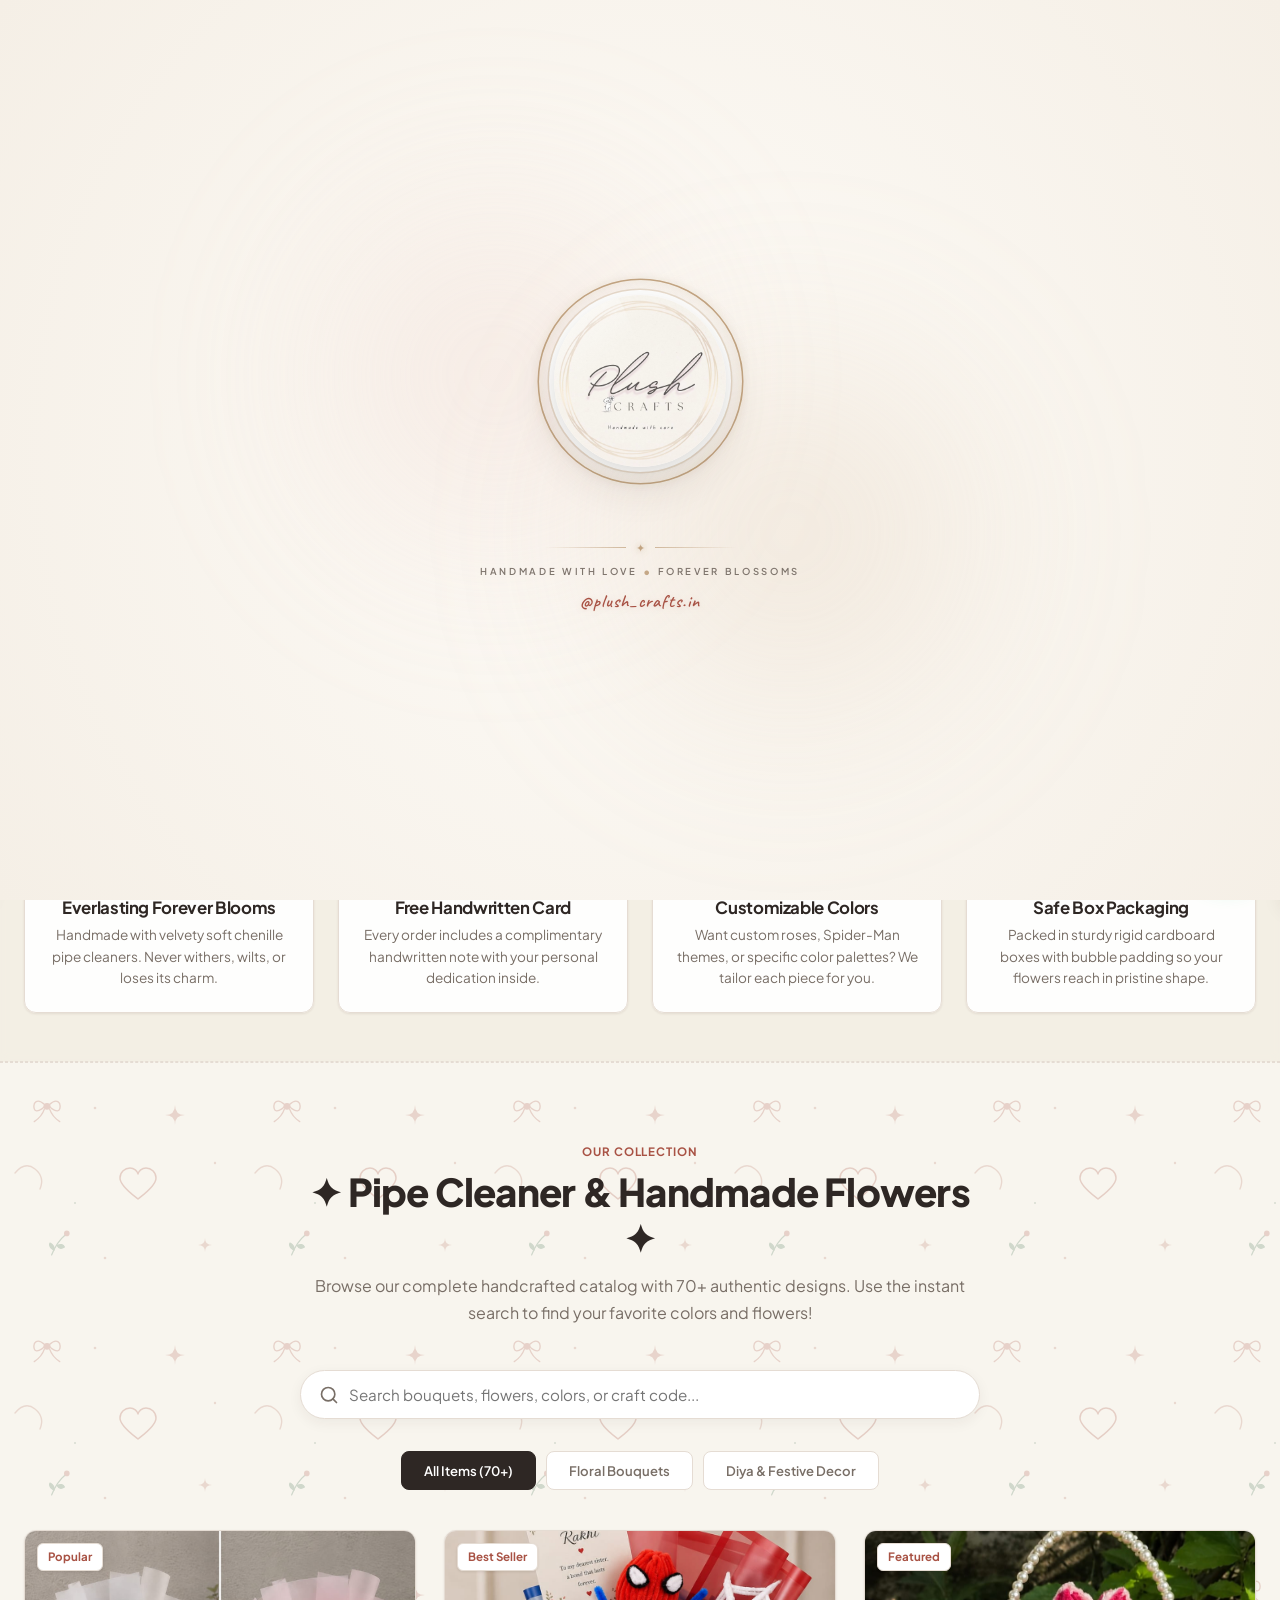
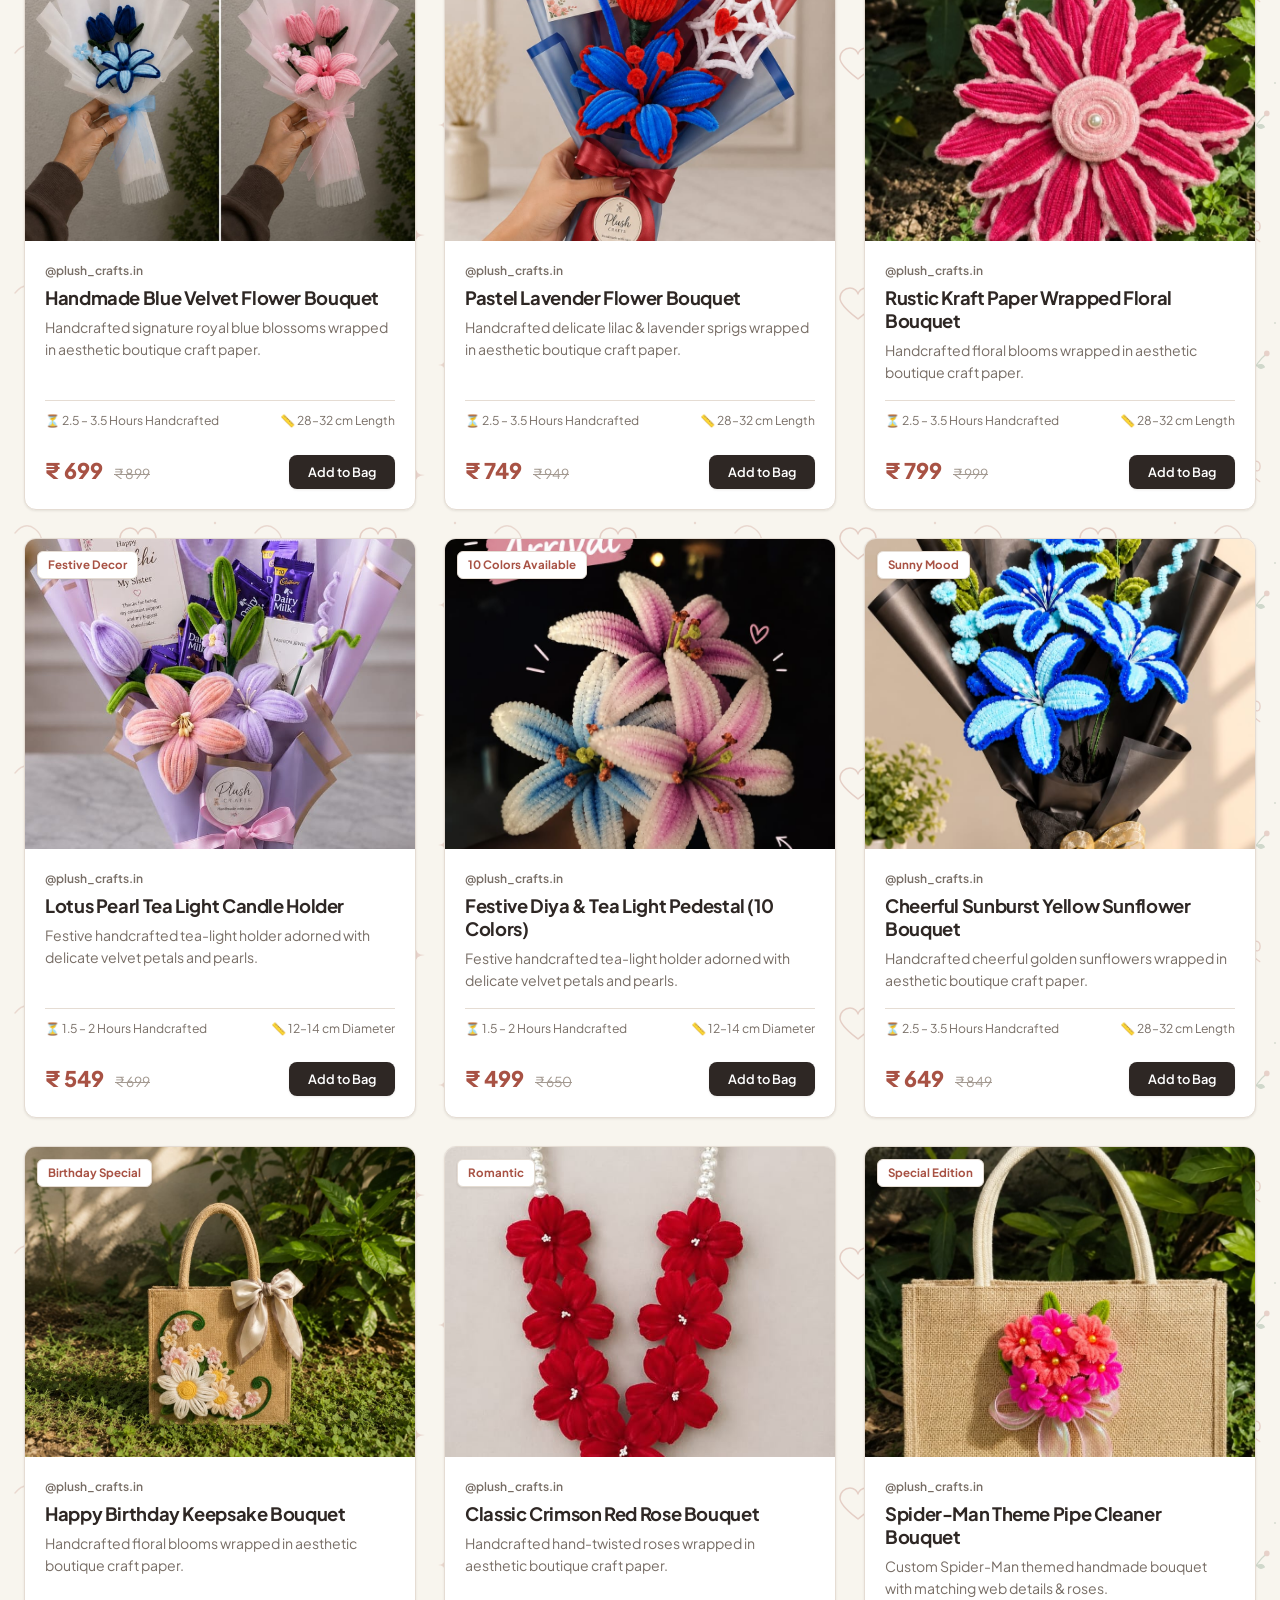
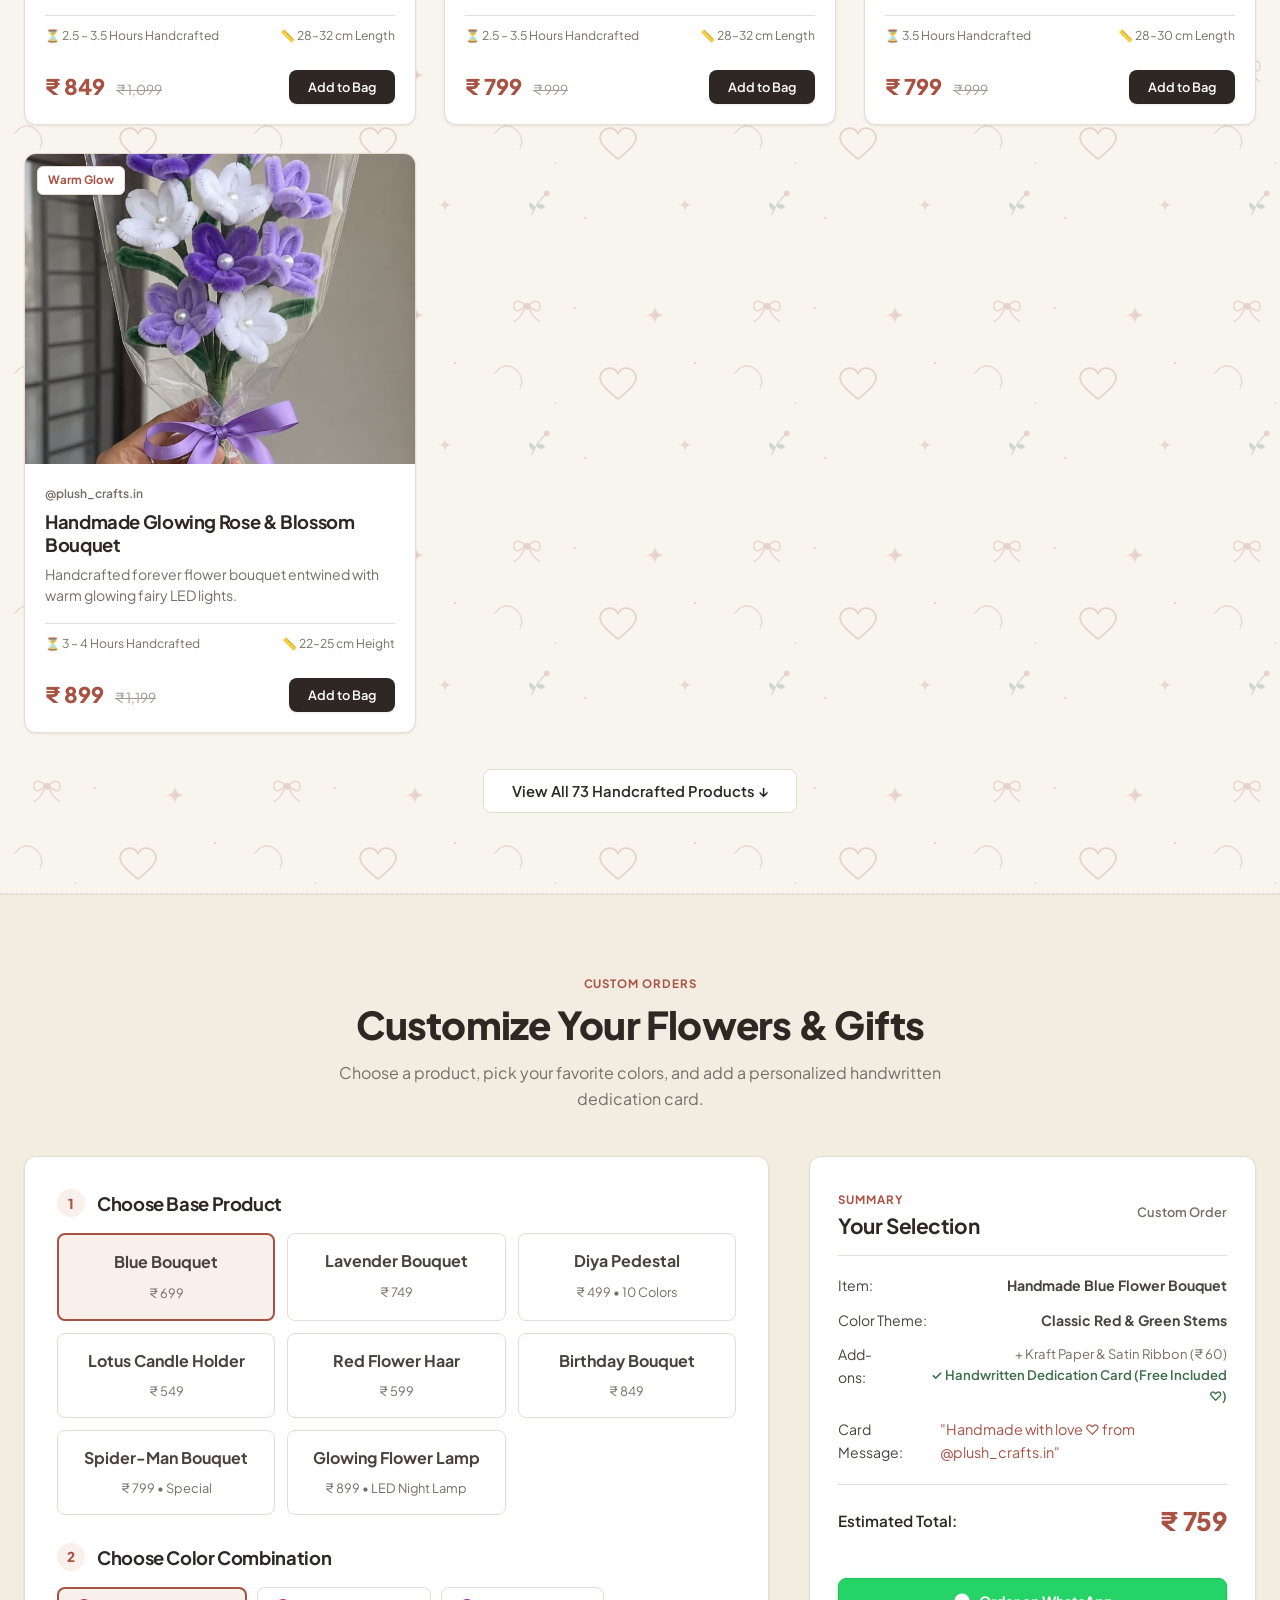
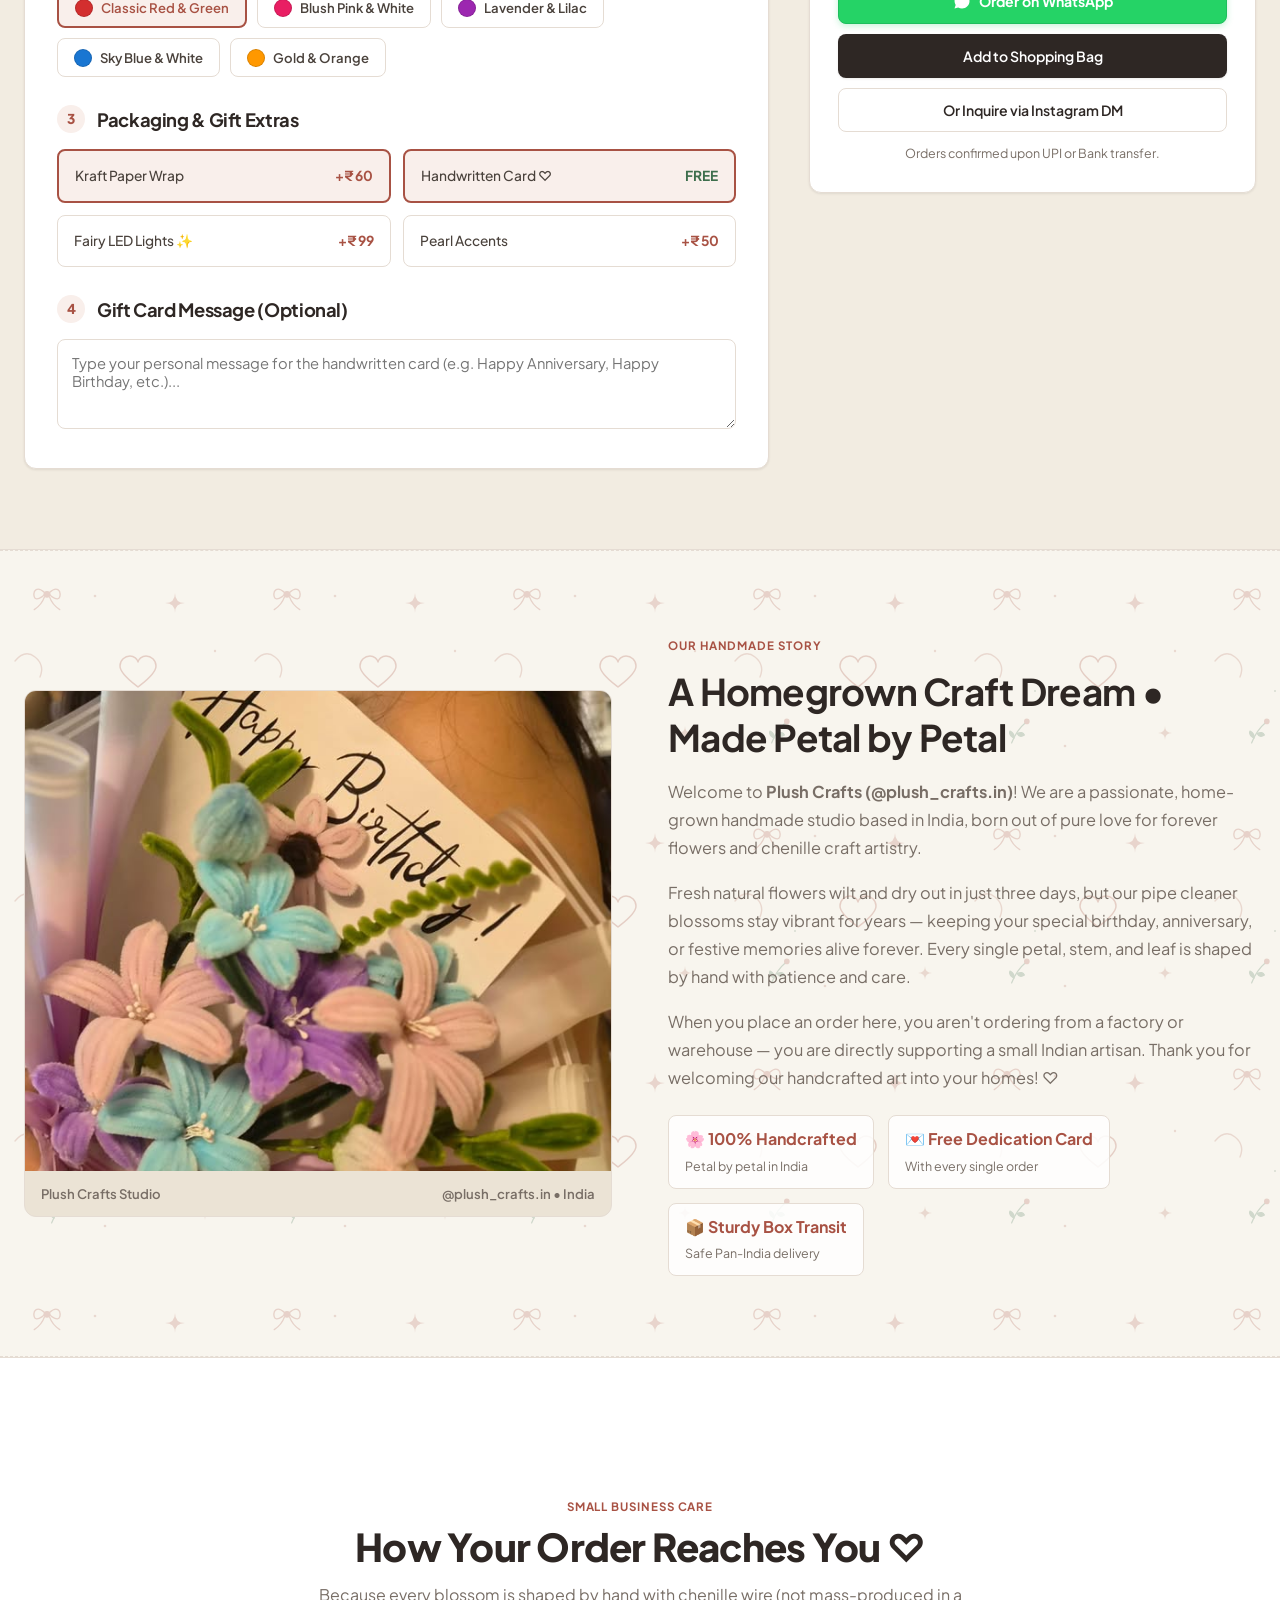
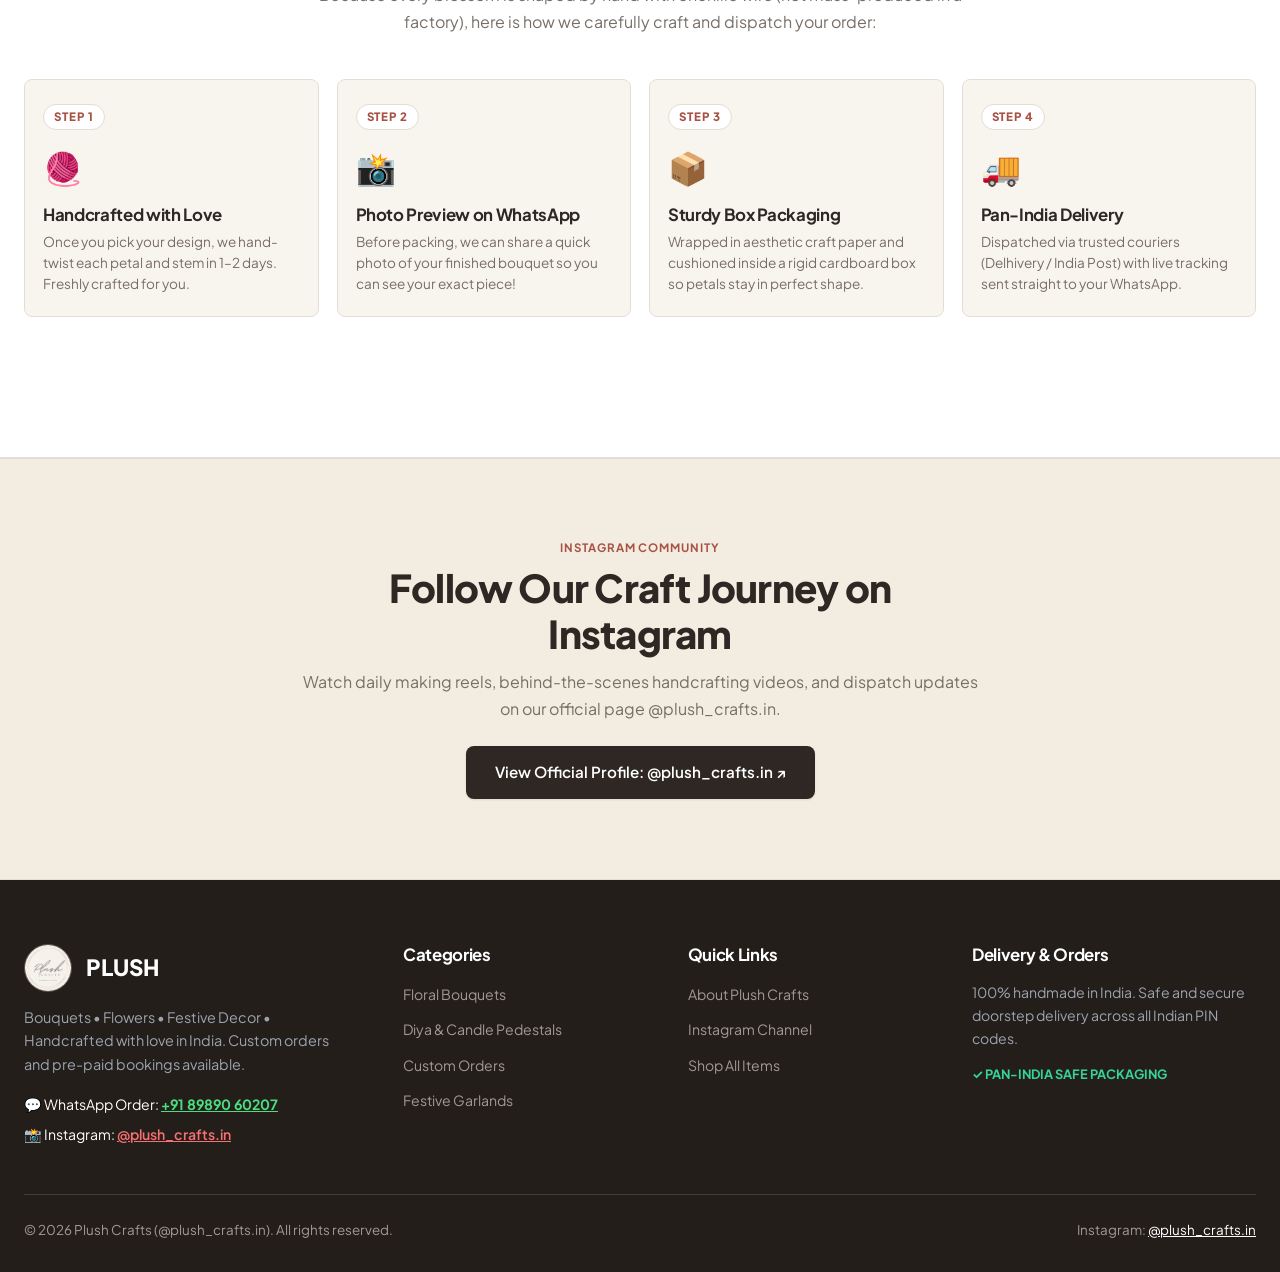
==== commit bf9a6af0: "Eliminate remaining 10% AI artifacts: match free gift card in customizer, replace fragrance sachet w" ====
--- a/index.html
+++ b/index.html
@@ -4,7 +4,7 @@
   <meta charset="UTF-8">
   <meta name="viewport" content="width=device-width, initial-scale=1.0">
   <title>PLUSH — Plush Crafts | Handmade Flowers & Bouquets (@plush_crafts.in)</title>
-  <meta name="description" content="Plush Crafts (@plush_crafts.in) - Beautiful handmade crochet flower bouquets, forever flowers that never fade, festive diya candle holders, and custom gifts. Pan-India delivery.">
+  <meta name="description" content="Plush Crafts (@plush_crafts.in) - Beautiful handmade pipe cleaner flower bouquets, forever blossoms that never fade, festive diya candle holders, and custom gifts. Pan-India delivery.">
   
   <link rel="icon" href="assets/images/plush_official_logo.png">
   <link rel="stylesheet" href="styles.css">
@@ -186,7 +186,7 @@
     <div class="hero-layout">
       <div>
         <div class="hero-pretitle spaced-caps">
-          ✦ Pipe Cleaner & Crochet Flowers • Handmade in India ✦
+          ✦ Handcrafted Pipe Cleaner Flowers • Forever Blooms Made in India ✦
         </div>
         <h1 class="hero-headline">
           Handcrafted with love, <span class="serif-italic">flower by flower</span>.
@@ -195,7 +195,7 @@
           Brighten your space with everlasting blooms ♡
         </div>
         <p class="hero-description">
-          Welcome to <strong>Plush Crafts (@plush_crafts.in)</strong>! Discover charming pipe cleaner flower bouquets, crochet forever flowers that never fade, festive diya candle holders, and glowing night lamps.
+          Welcome to <strong>Plush Crafts (@plush_crafts.in)</strong>! Discover charming pipe cleaner flower bouquets, forever blossoms that never wilt, festive diya candle holders, and glowing fairy night lamps.
         </p>
 
         <div class="hero-actions">
@@ -417,20 +417,20 @@
             <h3 class="step-heading">Packaging & Gift Extras</h3>
           </div>
           <div class="embellishment-list">
-            <div class="embellishment-box active" data-embellish-id="kraft-wrap" data-embellish-name="Kraft Paper Wrap & Jute Ribbon" data-embellish-price="60">
+            <div class="embellishment-box active" data-embellish-id="kraft-wrap" data-embellish-name="Kraft Paper Wrap & Satin Ribbon" data-embellish-price="60">
               <span>Kraft Paper Wrap</span>
               <strong style="color: var(--color-red);">+₹ 60</strong>
             </div>
-            <div class="embellishment-box" data-embellish-id="gift-card" data-embellish-name="Handwritten Gift Card" data-embellish-price="40">
+            <div class="embellishment-box active" data-embellish-id="gift-card" data-embellish-name="Handwritten Dedication Card" data-embellish-price="0">
               <span>Handwritten Card ♡</span>
-              <strong style="color: var(--color-red);">+₹ 40</strong>
+              <strong style="color: var(--color-green);">FREE</strong>
+            </div>
+            <div class="embellishment-box" data-embellish-id="fairy-lights" data-embellish-name="Warm Fairy LED Lights" data-embellish-price="99">
+              <span>Fairy LED Lights ✨</span>
+              <strong style="color: var(--color-red);">+₹ 99</strong>
             </div>
             <div class="embellishment-box" data-embellish-id="extra-pearls" data-embellish-name="Pearl Bead Accents" data-embellish-price="50">
               <span>Pearl Accents</span>
-              <strong style="color: var(--color-red);">+₹ 50</strong>
-            </div>
-            <div class="embellishment-box" data-embellish-id="scented-sprig" data-embellish-name="Fragrance Sachet" data-embellish-price="50">
-              <span>Fragrance Sachet</span>
               <strong style="color: var(--color-red);">+₹ 50</strong>
             </div>
           </div>
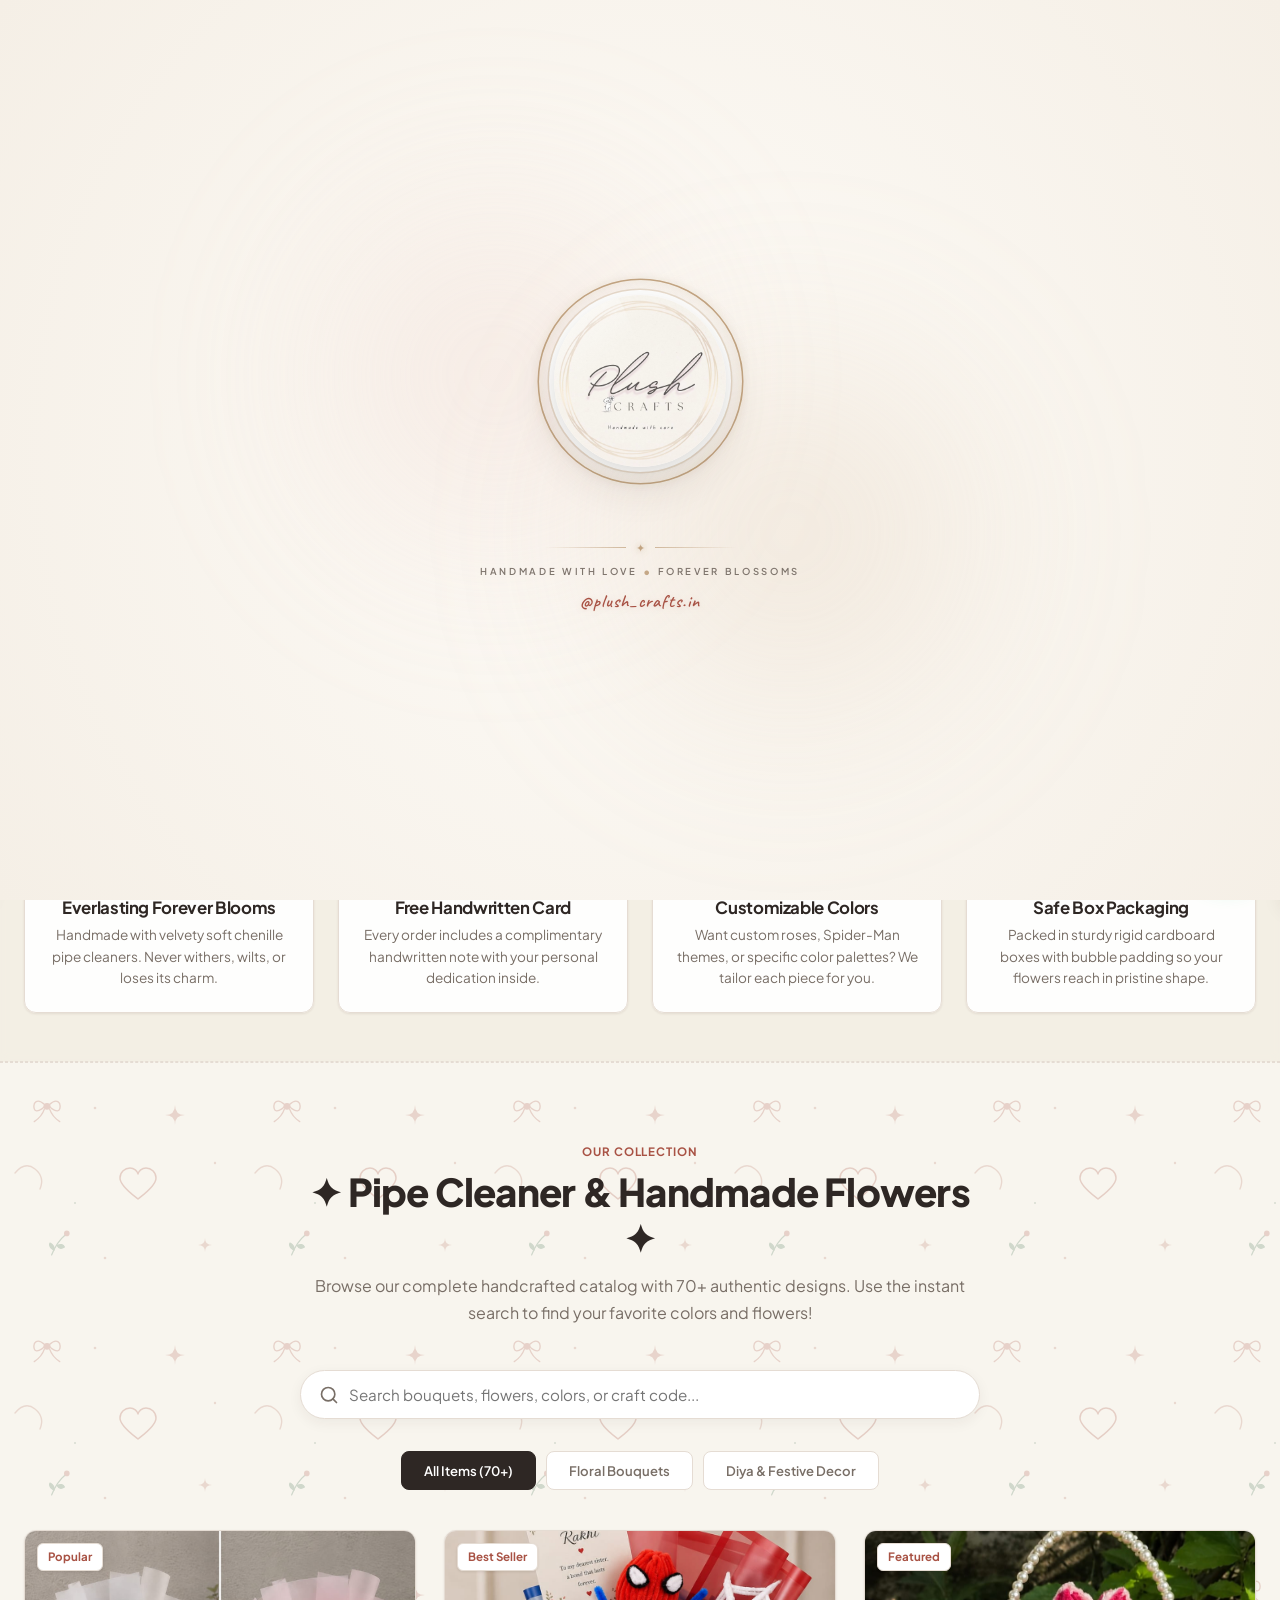
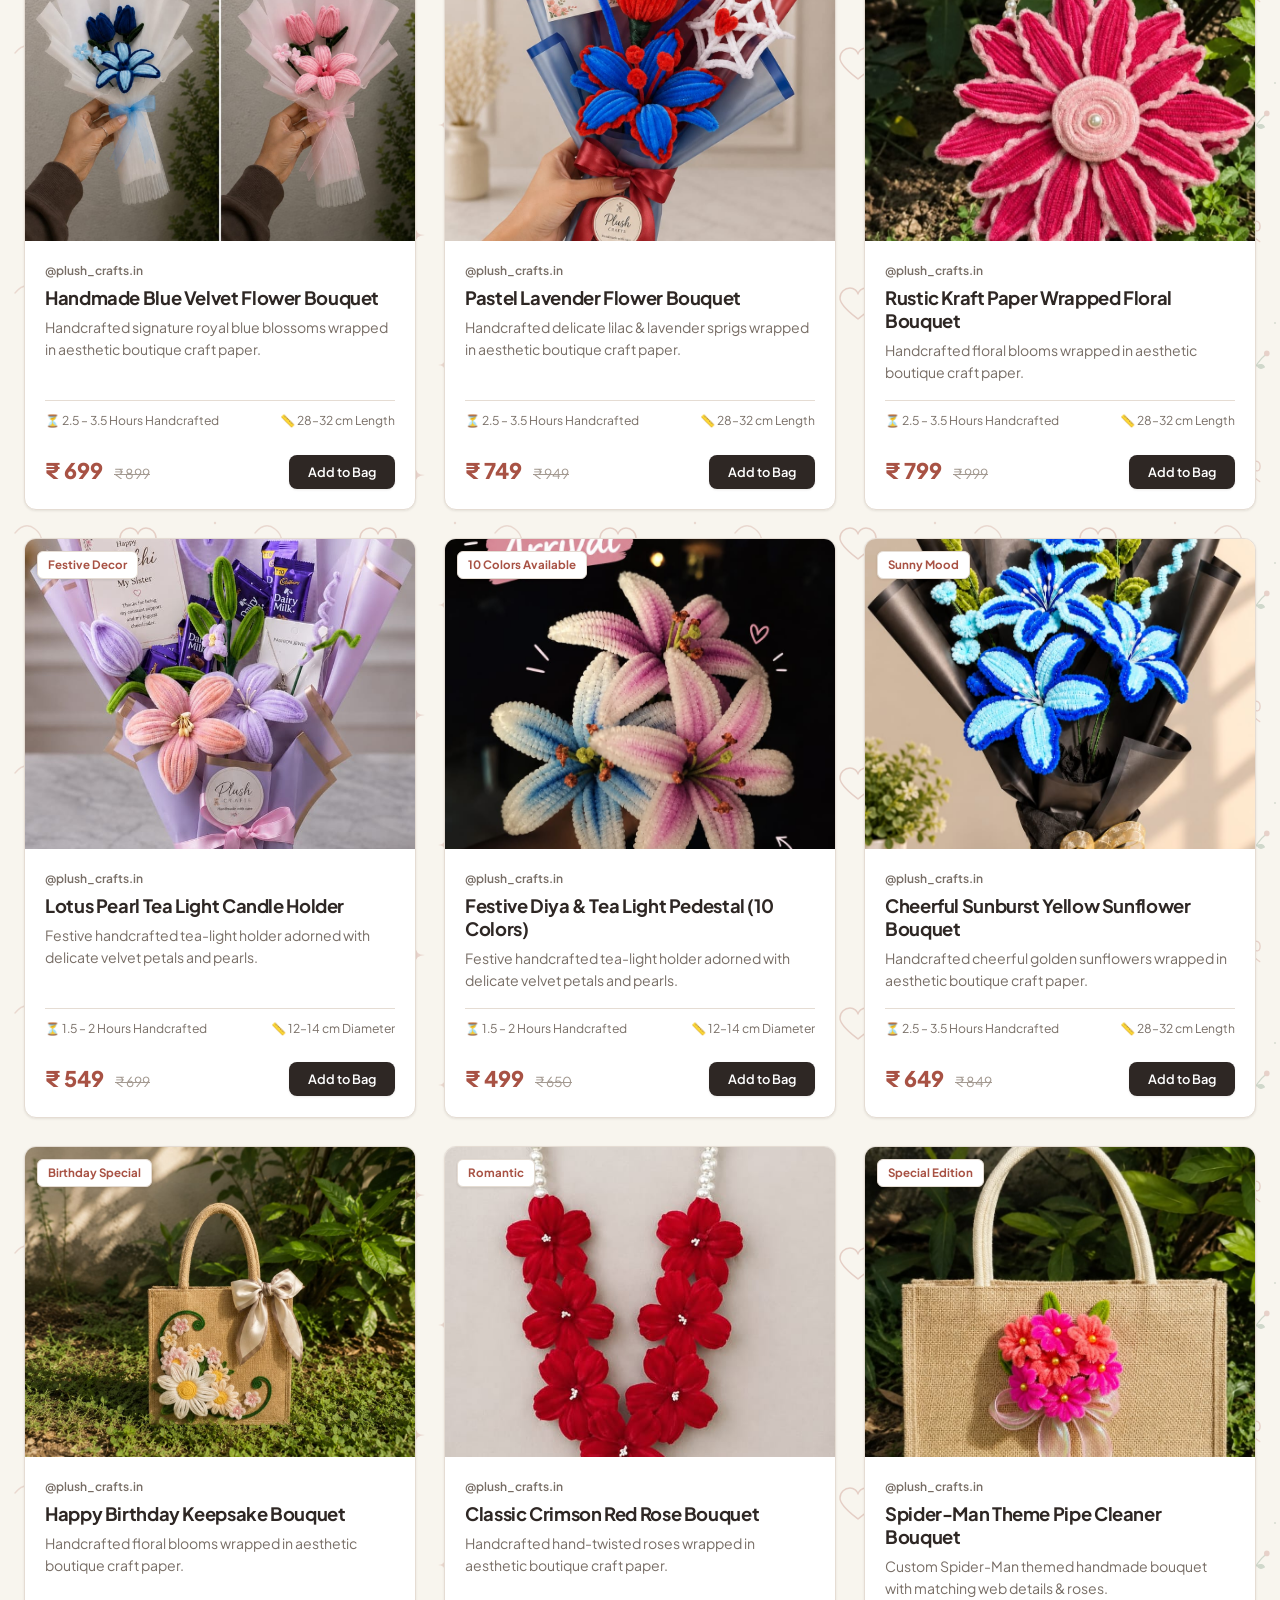
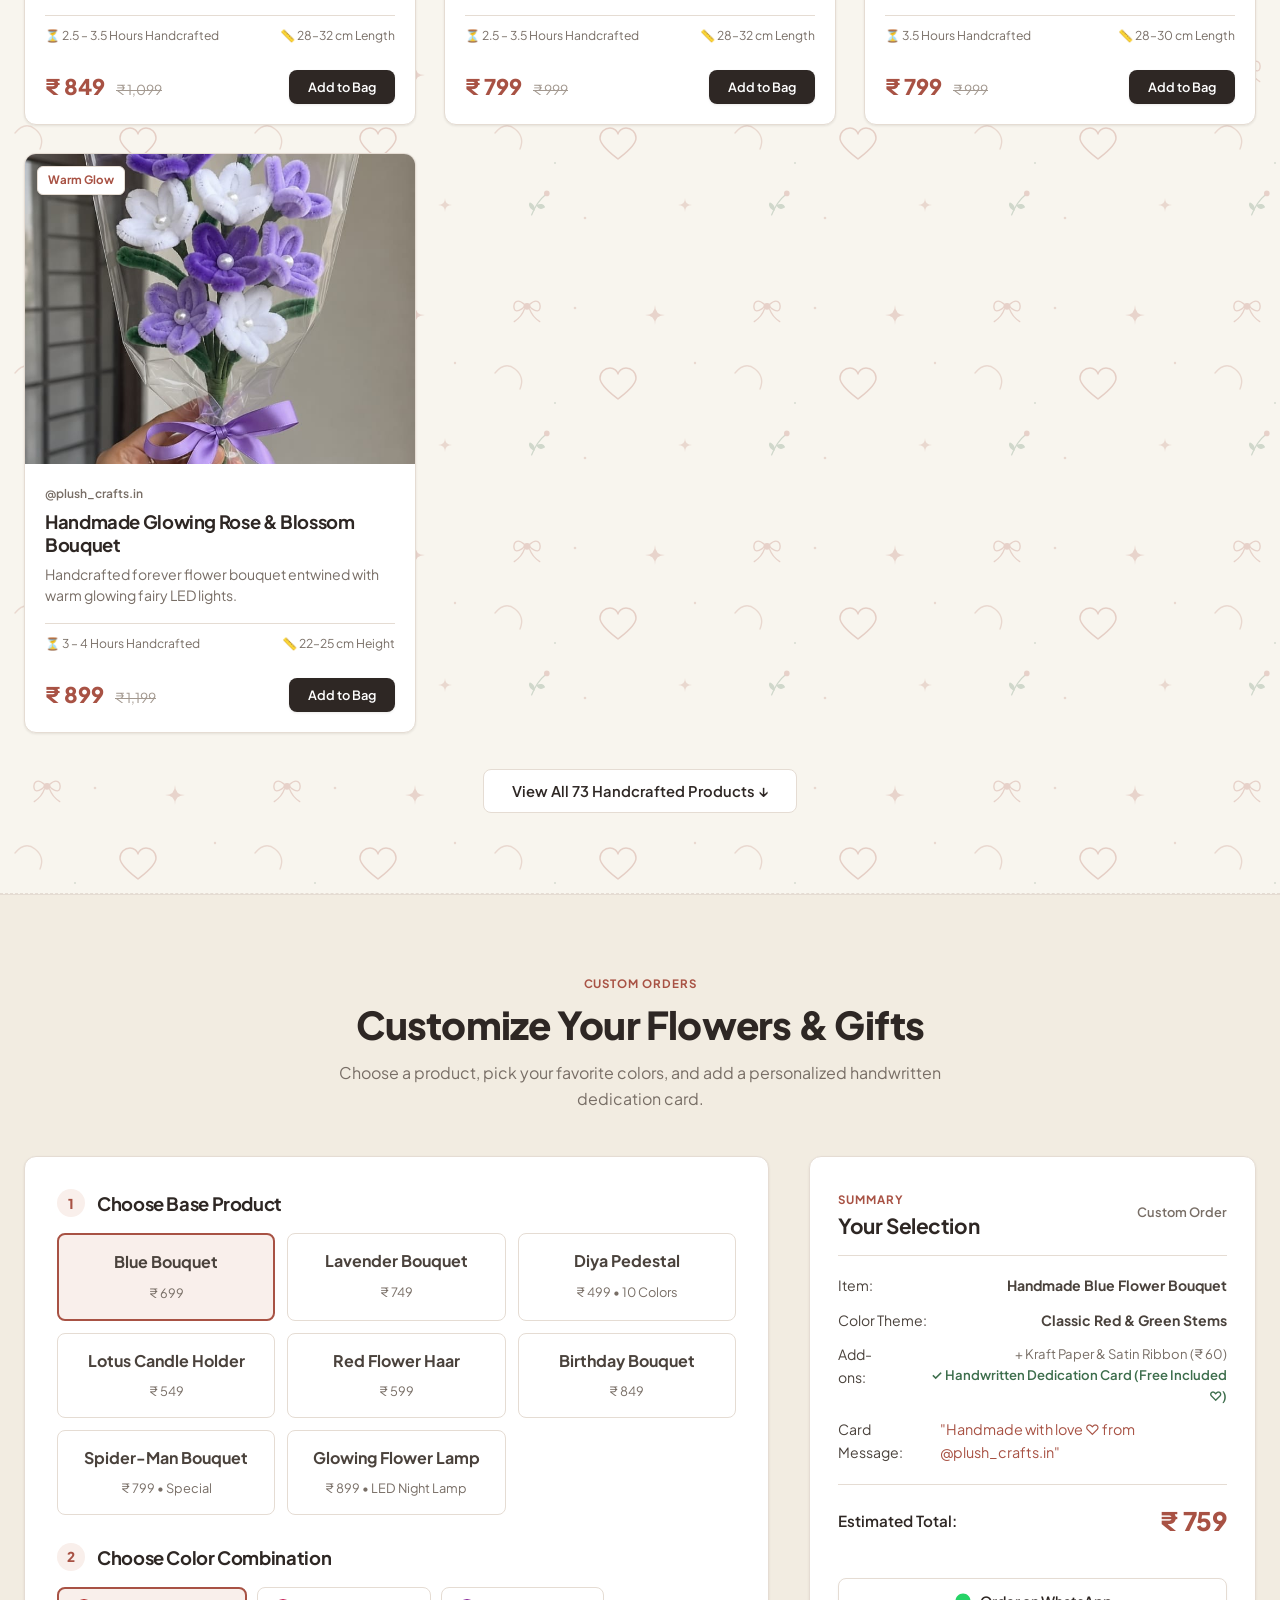
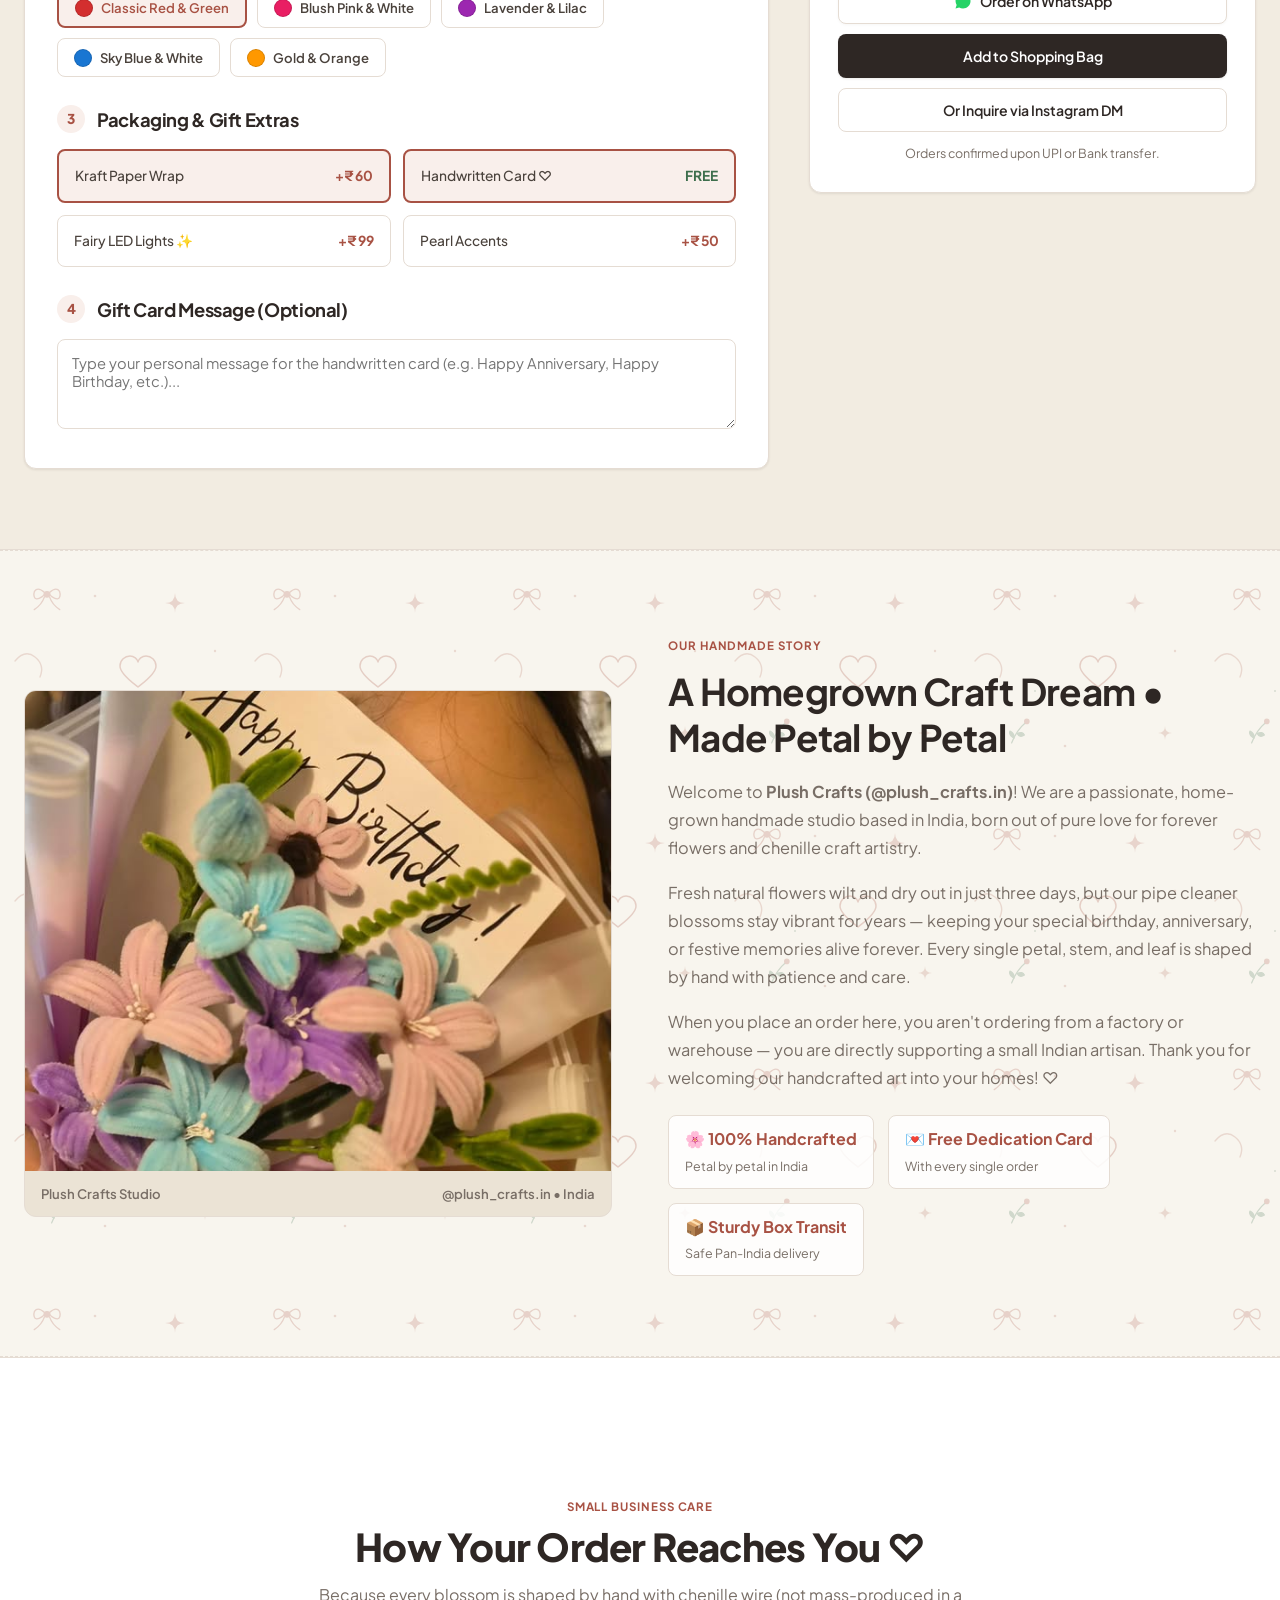
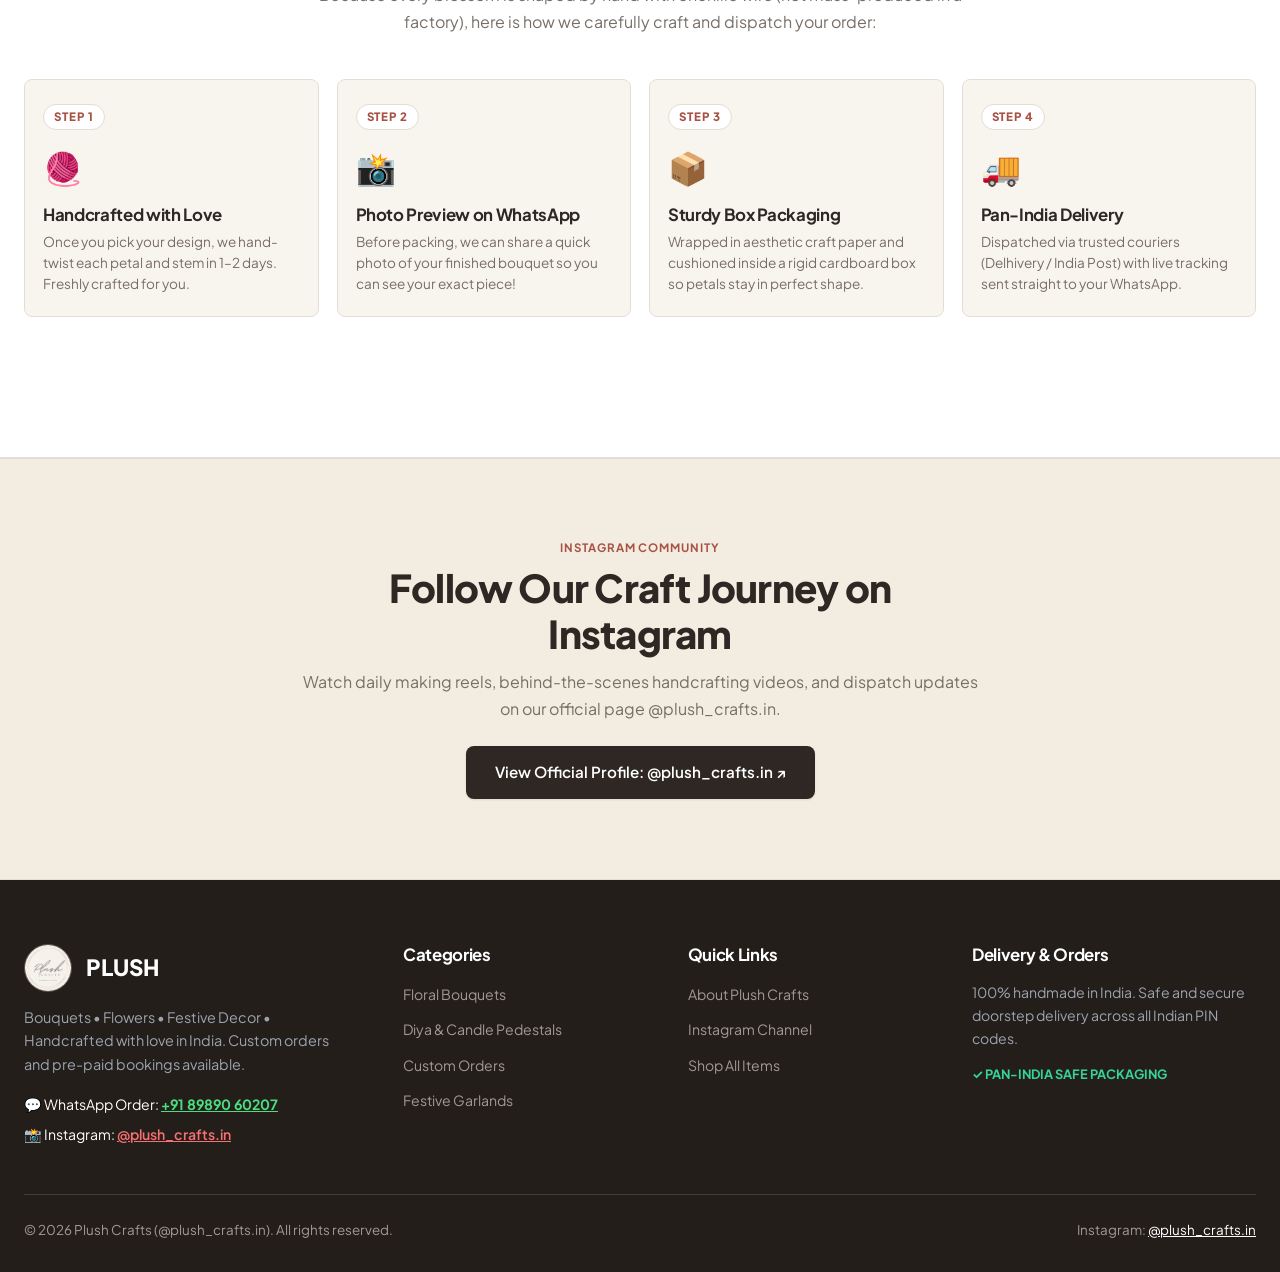
==== commit 541e0d51: "Update WhatsApp checkout button text to simply 'Order on WhatsApp' without phone number" ====
--- a/index.html
+++ b/index.html
@@ -659,7 +659,7 @@
         <svg width="18" height="18" viewBox="0 0 24 24" fill="currentColor">
           <path d="M17.472 14.382c-.301-.15-1.78-.879-2.056-.98-.276-.1-.477-.15-.678.15-.2.301-.779.98-.955 1.18-.176.2-.352.226-.653.076-.301-.15-1.272-.469-2.423-1.496-.897-.8-1.503-1.789-1.68-2.09-.176-.301-.019-.464.132-.614.136-.135.301-.352.452-.528.15-.176.2-.301.301-.502.101-.2.05-.377-.025-.528-.075-.15-.678-1.634-.93-2.24-.245-.589-.494-.509-.678-.519l-.578-.01c-.2 0-.527.075-.803.377-.276.301-1.054 1.03-1.054 2.512 0 1.482 1.08 2.912 1.23 3.113.15.2 2.125 3.245 5.148 4.552.719.311 1.28.497 1.718.636.722.23 1.379.197 1.899.12.578-.087 1.78-.727 2.03-1.43.25-.703.25-1.305.176-1.43-.075-.126-.276-.201-.577-.351zM12.04 2C6.52 2 2.04 6.48 2.04 12c0 1.94.55 3.75 1.5 5.29L2 22l4.87-1.48C8.34 21.37 10.13 22 12.04 22c5.52 0 10-4.48 10-10S17.56 2 12.04 2z"/>
         </svg>
-        Order via WhatsApp (+91 89890 60207)
+        Order on WhatsApp
       </button>
 
       <button class="btn btn-outline" onclick="completeOrderViaInstagram()" style="width: 100%; padding: 11px; font-size: 0.88rem;">
--- a/styles.css
+++ b/styles.css
@@ -864,20 +864,28 @@
 }
 
 .btn-whatsapp {
-  background-color: #25D366;
-  color: #FFFFFF !important;
-  border: 1px solid #1EBE5D;
-  box-shadow: 0 2px 6px rgba(37, 211, 102, 0.25);
-  font-weight: 700;
+  background-color: #FFFFFF;
+  color: var(--color-ink) !important;
+  border: 1px solid var(--color-border);
+  box-shadow: 0 1px 3px rgba(46, 39, 36, 0.04);
+  font-weight: 600;
   display: inline-flex;
   align-items: center;
   justify-content: center;
   gap: 8px;
+  transition: all var(--transition-fast);
+}
+
+.btn-whatsapp svg {
+  color: #25D366;
+  fill: #25D366;
 }
 
 .btn-whatsapp:hover {
-  background-color: #1EBE5D;
-  box-shadow: 0 6px 14px rgba(37, 211, 102, 0.4);
+  background-color: #F8F5EE;
+  border-color: #25D366;
+  color: #128C7E !important;
+  box-shadow: 0 4px 12px rgba(37, 211, 102, 0.15);
   transform: translateY(-1px);
 }
 
